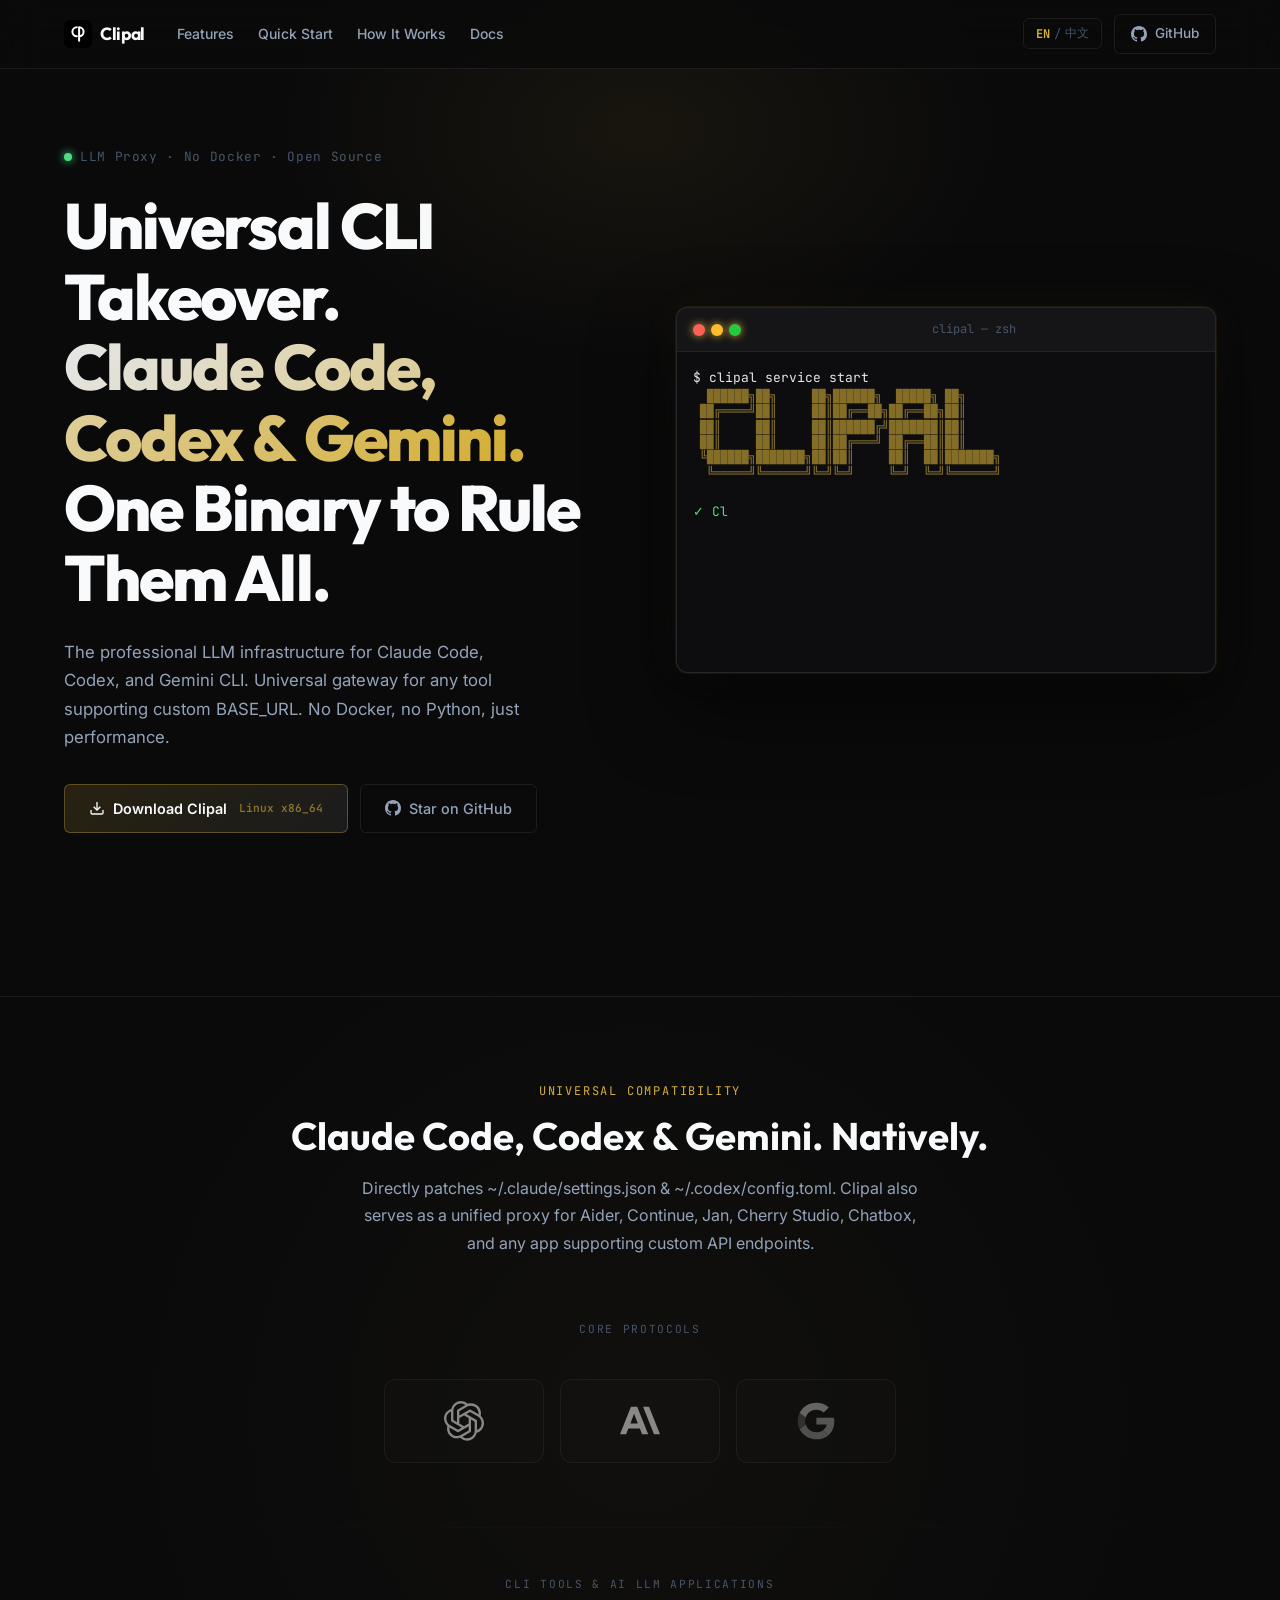
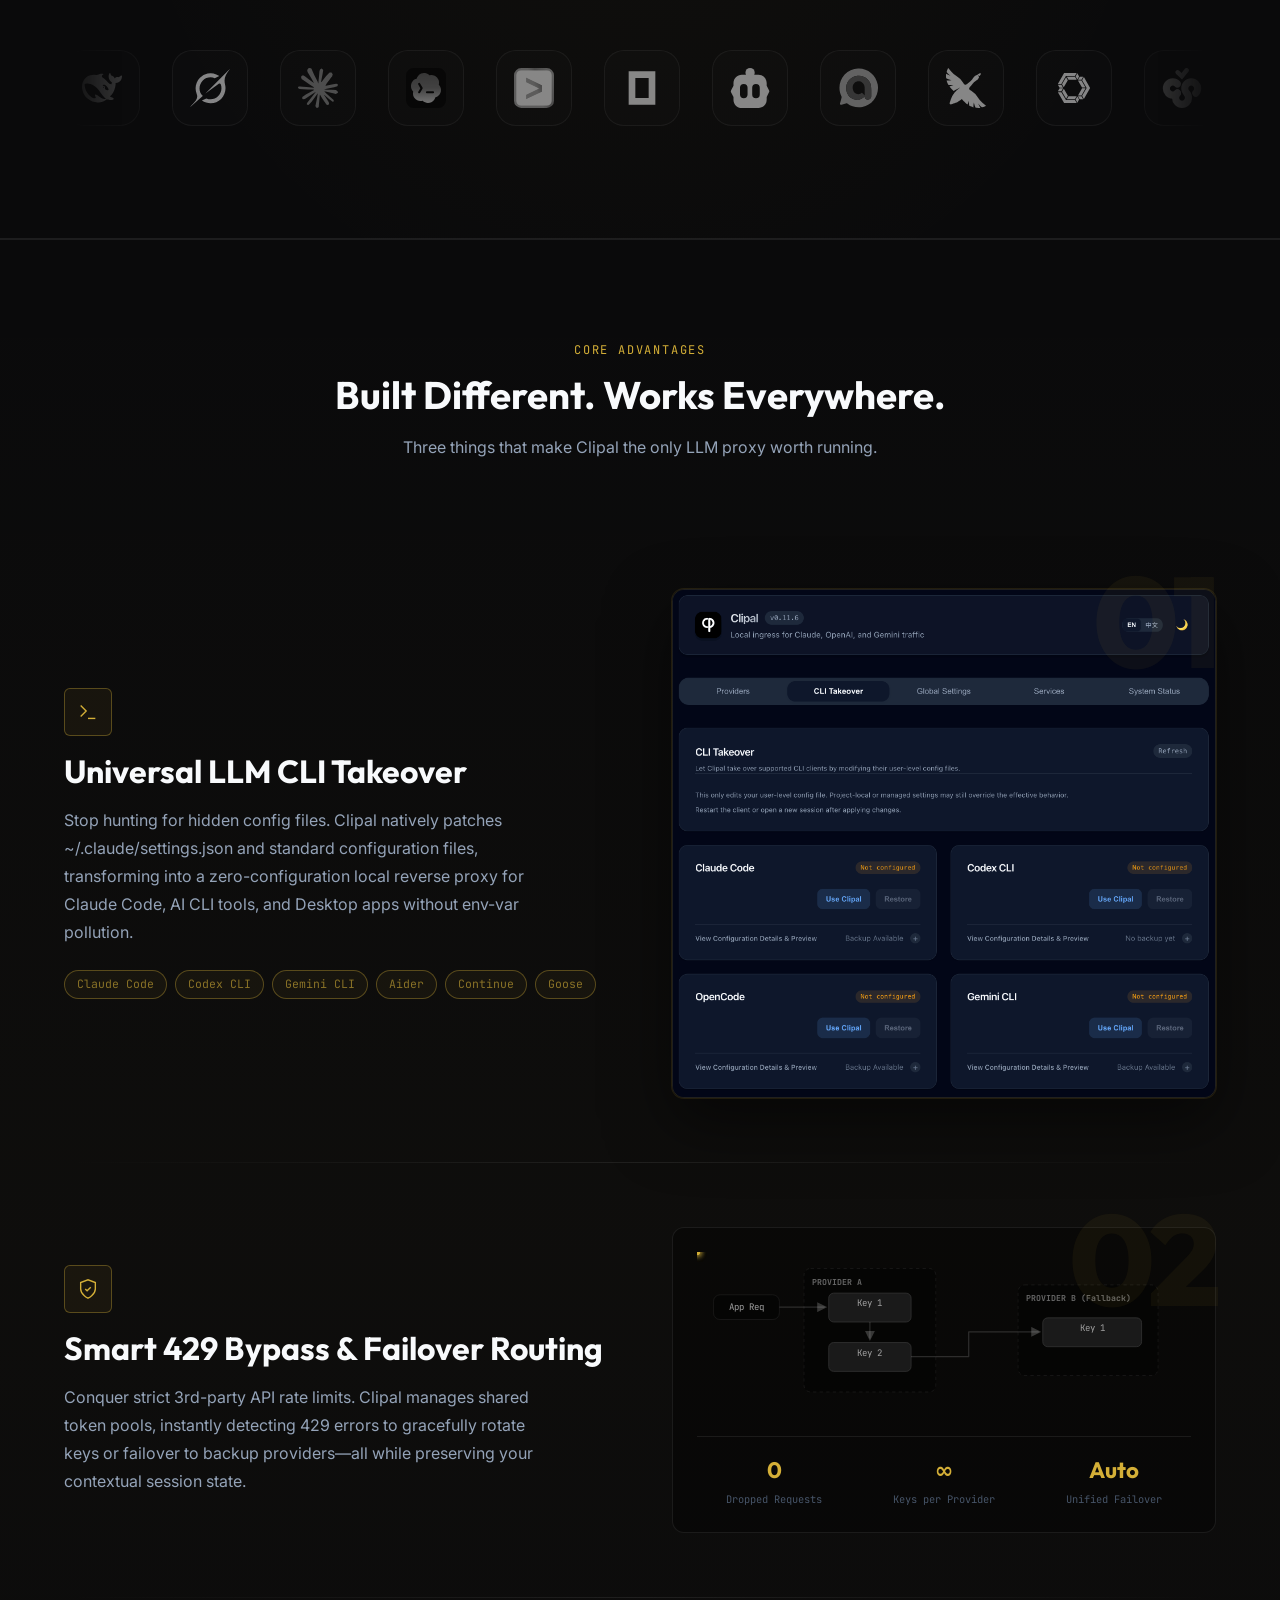
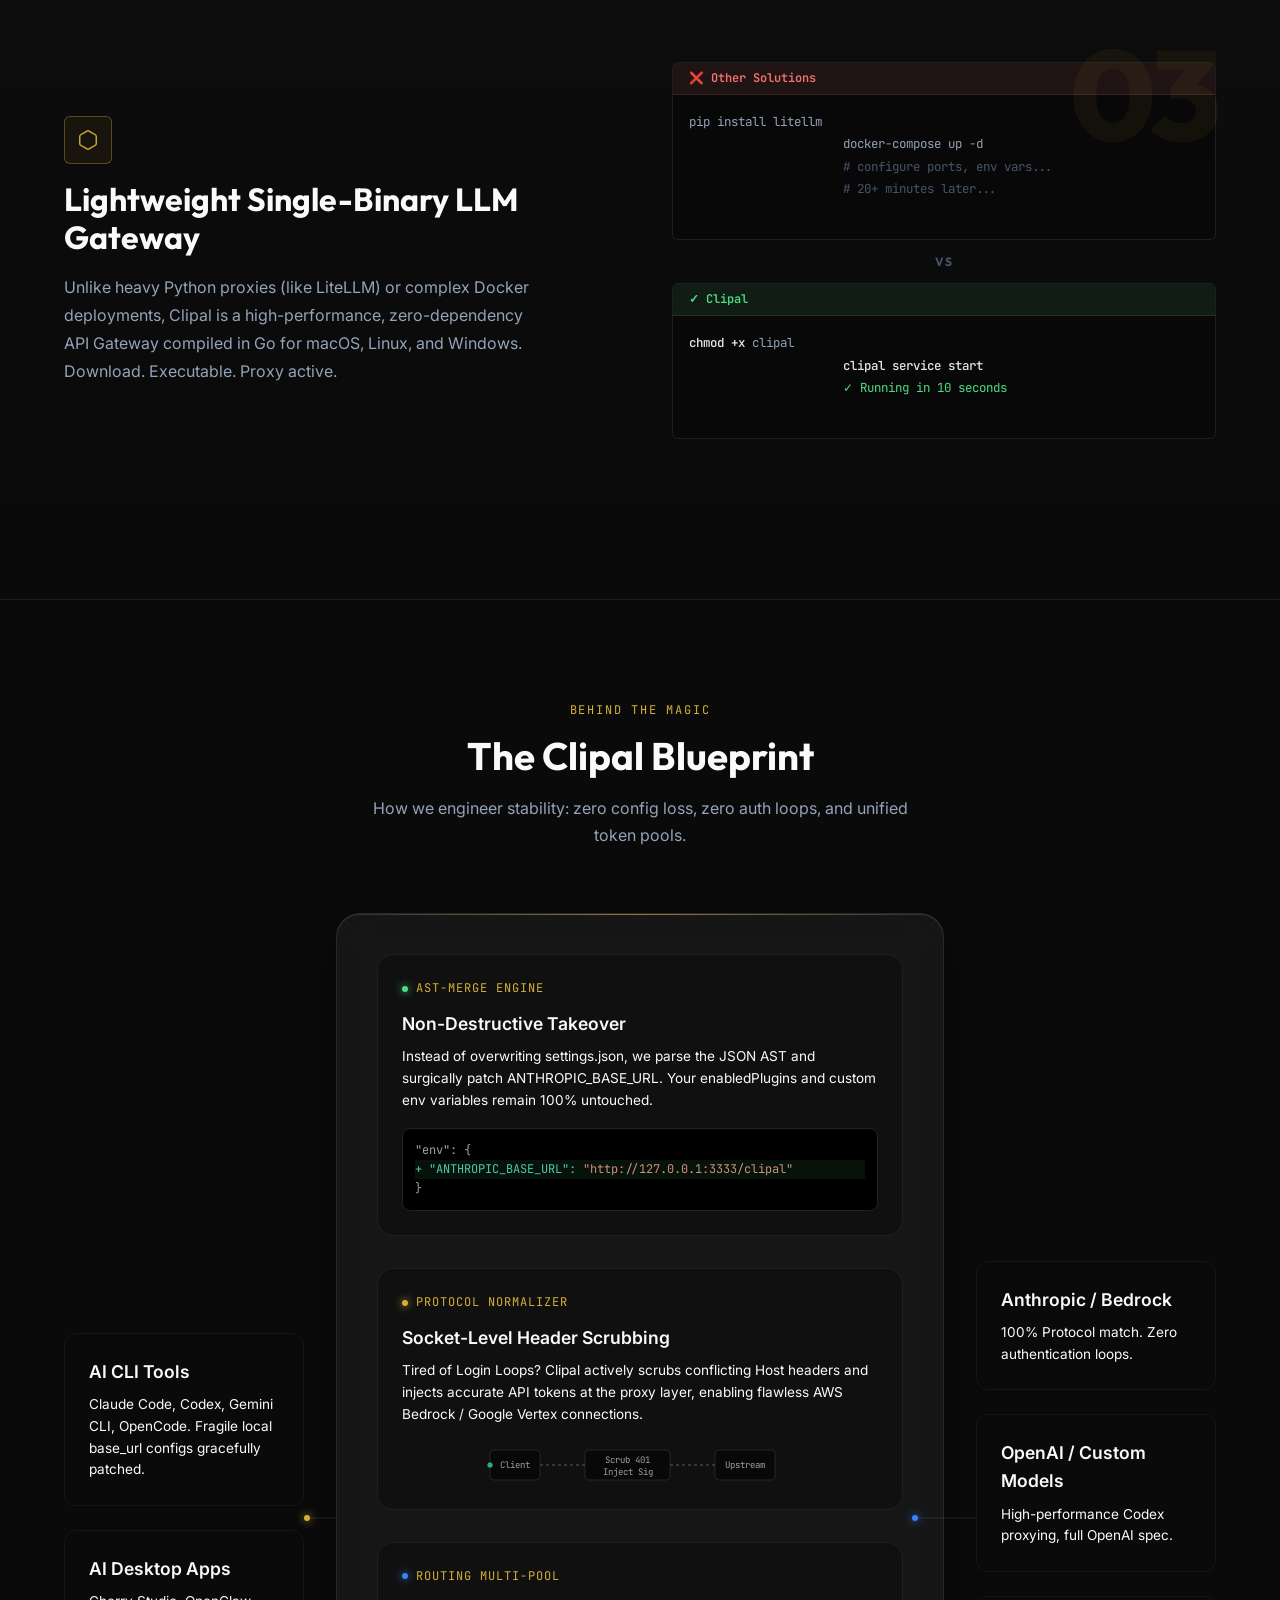
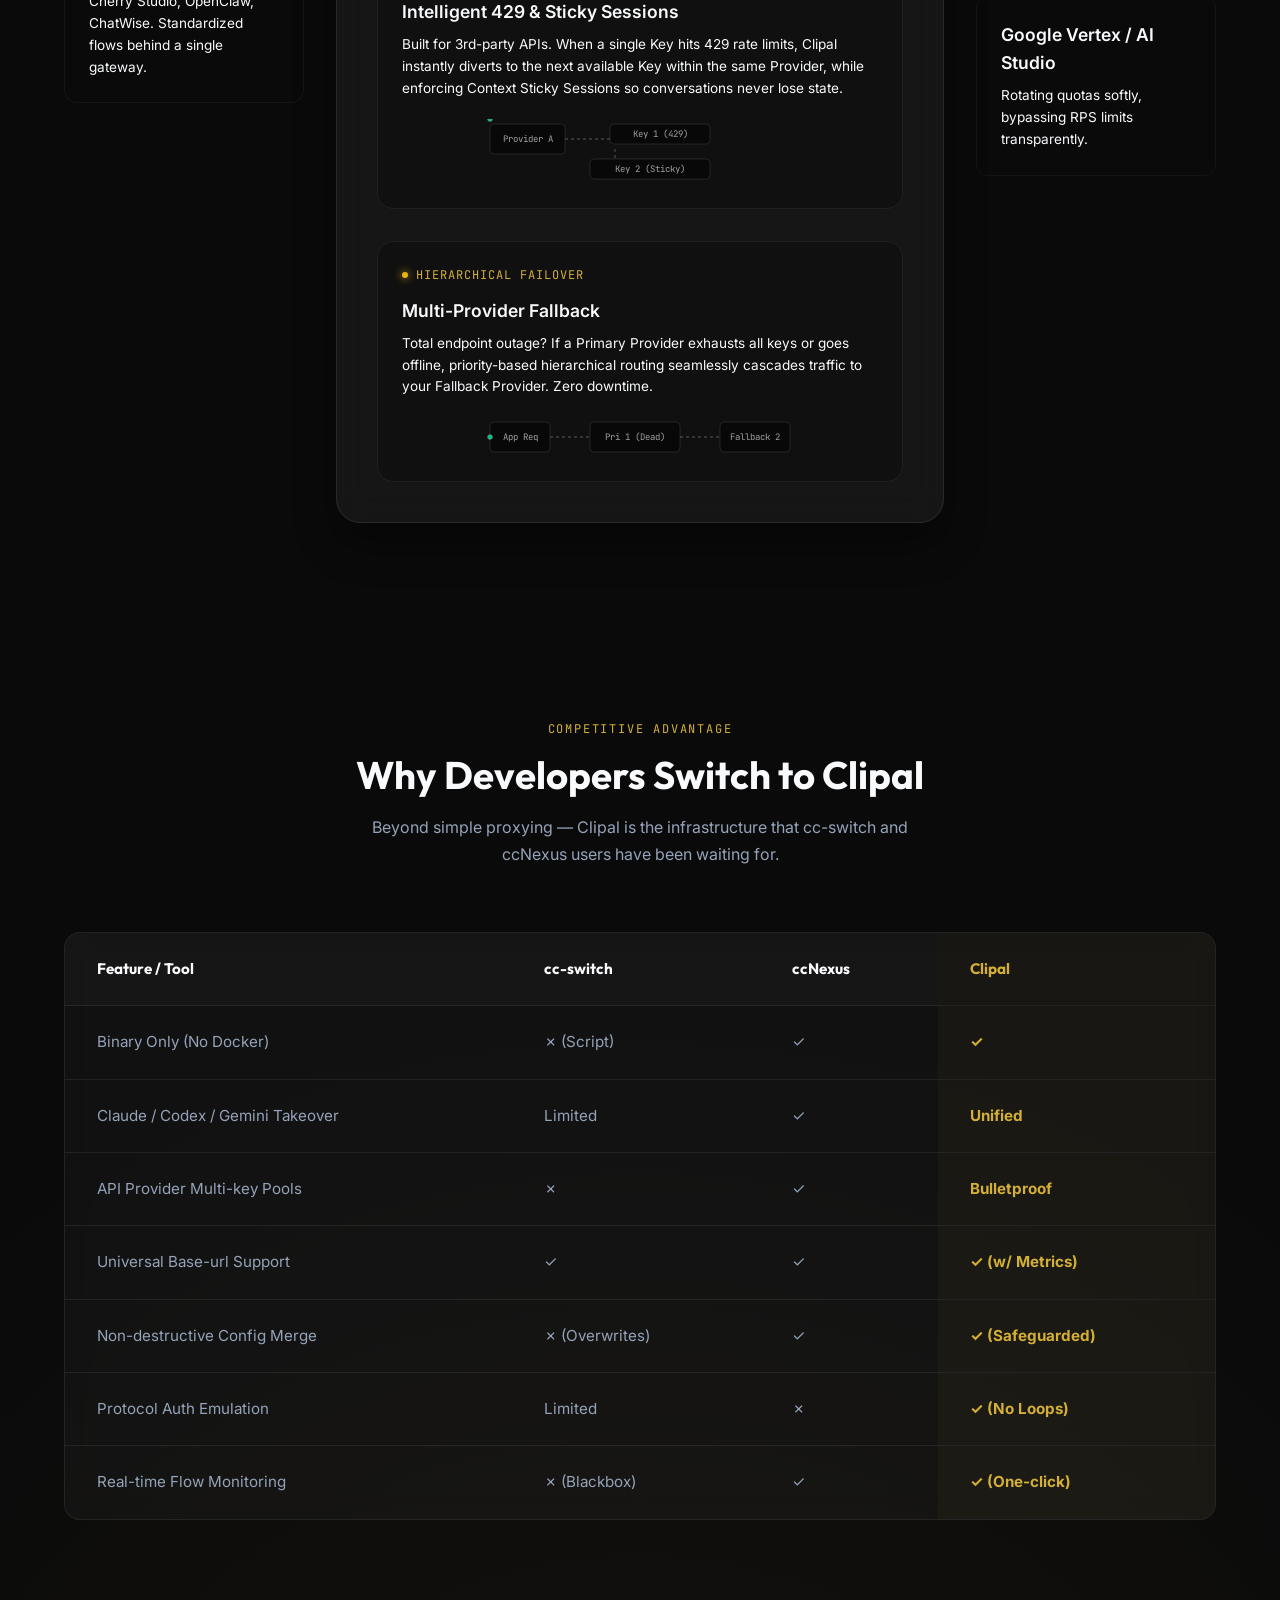
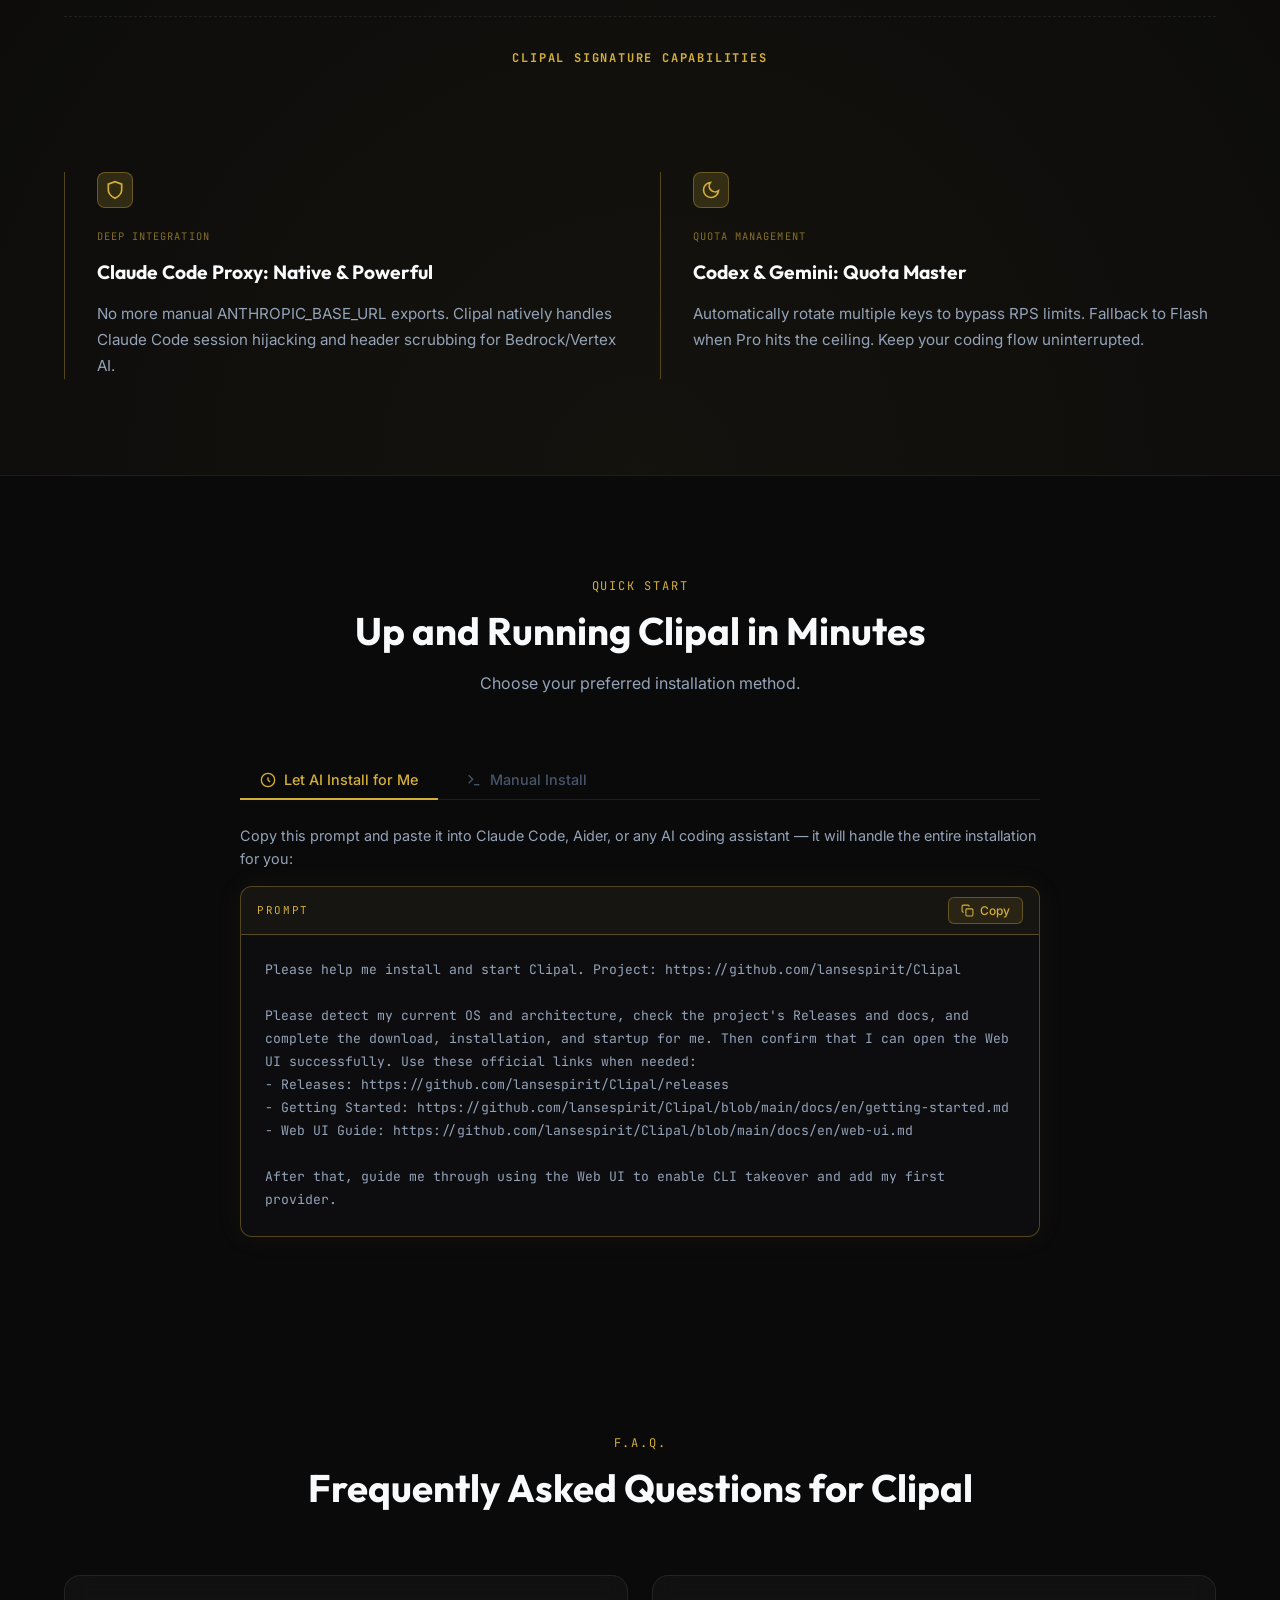
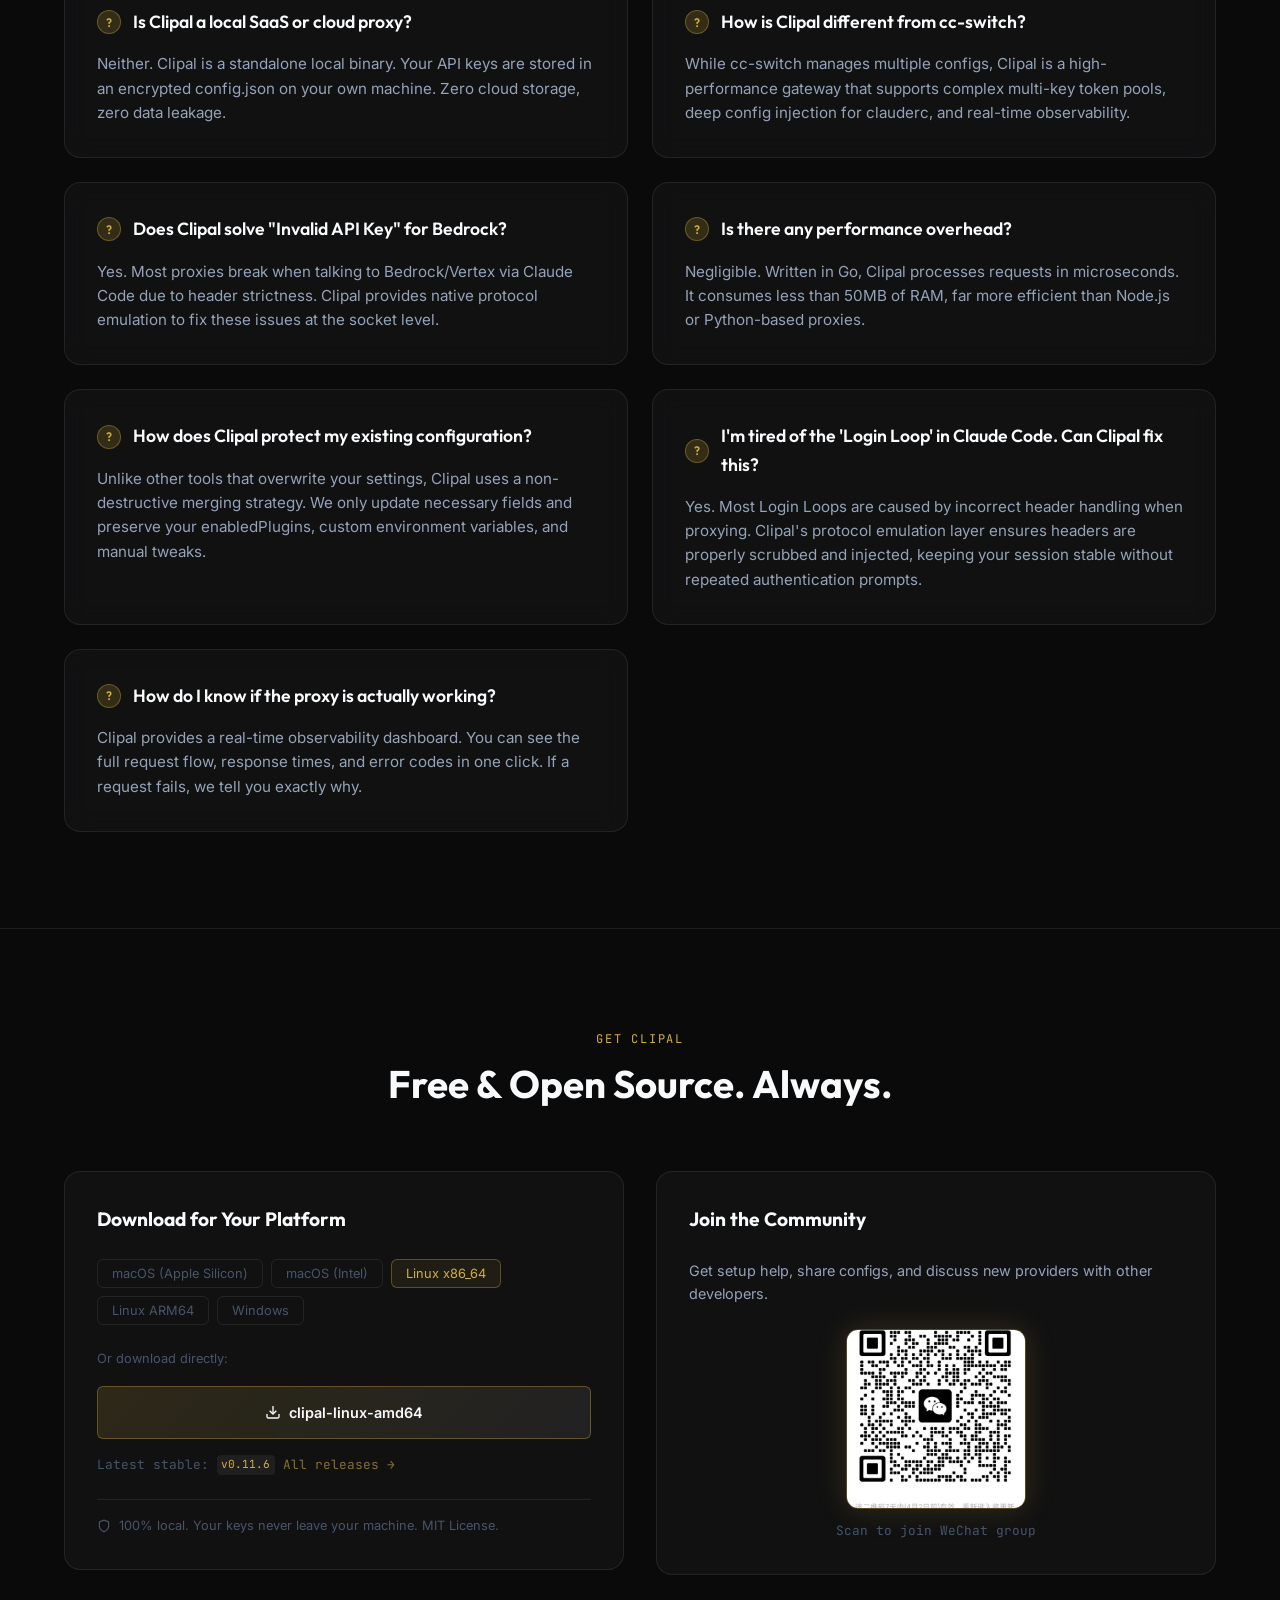
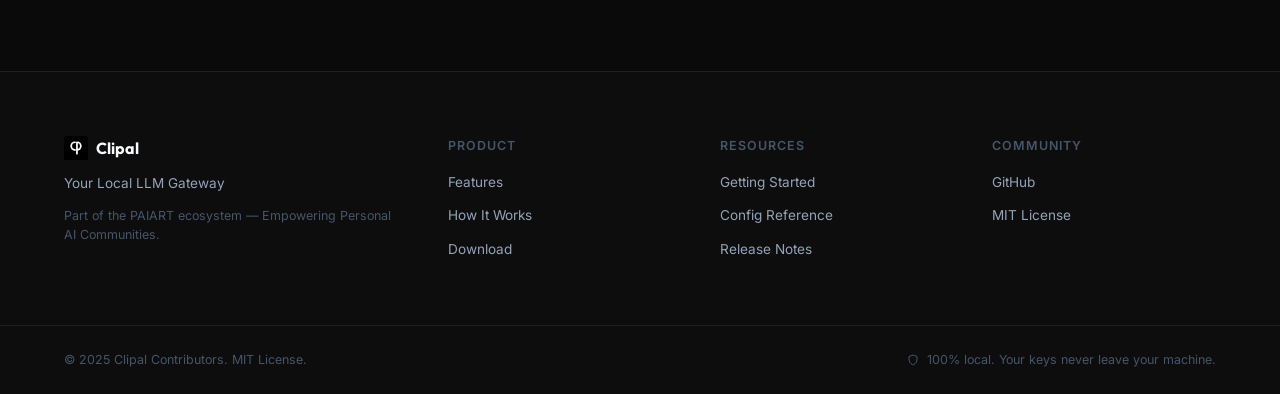
==== landing-page/index.html @ 2db9d29e "feat: add landing page with documentation, assets, and project configuration" ====
<!DOCTYPE html>
<html lang="en">

<head>
  <meta charset="UTF-8">
  <meta name="viewport" content="width=device-width, initial-scale=1.0">
  <title>Clipal — The Ultimate CLI Takeover for Claude Code, Codex & Gemini</title>
  <meta name="description"
    content="One binary CLI Takeover for Claude Code, Codex, and Gemini. Manage multi-key token pools, bypass Bedrock/Vertex protocol issues, and monitor real-time logs. No Docker, no Python.">
  <meta name="keywords"
    content="claude code proxy, codex cli token pool, gemini cli config, anthropic bedrock proxy, vertex ai claude code, clipal, cli takeover">
  <link rel="canonical" href="https://clipal.paiart.com">
  <link rel="alternate" hreflang="en" href="https://clipal.paiart.com">
  <link rel="alternate" hreflang="zh-Hans" href="https://clipal.paiart.com">
  <link rel="alternate" hreflang="x-default" href="https://clipal.paiart.com">

  <!-- Favicon -->
  <link rel="icon" href="assets/icons/favicon.ico" sizes="any">
  <link rel="icon" type="image/svg+xml" href="assets/icons/clipal-icon.svg">

  <!-- Fonts -->
  <link rel="preconnect" href="https://fonts.googleapis.com">
  <link rel="preconnect" href="https://fonts.gstatic.com" crossorigin>
  <link
    href="https://fonts.googleapis.com/css2?family=Outfit:wght@400;600;700;800&family=Inter:wght@400;500;600;700&family=JetBrains+Mono:wght@400;500&display=swap"
    rel="stylesheet">

  <!-- Styles -->
  <link rel="stylesheet" href="css/style.css">

  <!-- OpenGraph -->
  <meta property="og:title" content="Clipal — Universal CLI Takeover">
  <meta property="og:description" content="One binary. Claude Code, Codex & Gemini. Zero configuration hell.">
  <meta property="og:image" content="https://clipal.paiart.com/assets/screenshots/clipal-og-image.jpeg">
  <meta property="og:url" content="https://clipal.paiart.com">
  <meta property="og:type" content="website">
  <meta property="og:site_name" content="Clipal — PAIART">
  <meta name="twitter:card" content="summary_large_image">
  <meta name="twitter:title" content="Clipal — Local LLM Gateway">
  <meta name="twitter:description" content="One binary. All your AI tools. Zero configuration hell.">
  <meta name="twitter:image" content="https://clipal.paiart.com/assets/screenshots/clipal-og-image.jpeg">

  <!-- Structured Data -->
  <script type="application/ld+json">
  {
    "@context": "https://schema.org",
    "@type": "SoftwareApplication",
    "name": "Clipal",
    "description": "Local LLM API gateway and manager with bulletproof failover and one-click CLI takeover.",
    "applicationCategory": "DeveloperApplication",
    "operatingSystem": "macOS, Linux, Windows",
    "offers": { "@type": "Offer", "price": "0", "priceCurrency": "USD" },
    "license": "https://opensource.org/licenses/MIT",
    "url": "https://clipal.paiart.com",
    "downloadUrl": "https://github.com/lansespirit/Clipal/releases"
  }
  </script>

  <!-- FAQ Structured Data (for SERP Rich Snippets) -->
  <script type="application/ld+json">
  {
    "@context": "https://schema.org",
    "@type": "FAQPage",
    "mainEntity": [
      {
        "@type": "Question",
        "name": "How does Clipal takeover Claude Code / Codex CLI?",
        "acceptedAnswer": {
          "@type": "Answer",
          "text": "Clipal intelligently patches configuration files like ~/.claude/settings.json and project-level .clauderc to route all traffic through its local gateway, ensuring multi-key rotation and failover."
        }
      },
      {
        "@type": "Question",
        "name": "Can Clipal use AWS Bedrock or Google Vertex AI with Claude Code?",
        "acceptedAnswer": {
          "@type": "Answer",
          "text": "Yes. Clipal provides perfect Anthropic protocol emulation and header scrubbing, allowing Claude Code to communicate with Bedrock or Vertex AI seamlessly."
        }
      },
      {
        "@type": "Question",
        "name": "Is Clipal local and secure?",
        "acceptedAnswer": {
          "@type": "Answer",
          "text": "Absolutely. Clipal is a local binary. Your API keys are stored only on your machine in the encrypted config.json and never leave your hardware."
        }
      }
    ]
  }
  </script>
</head>

<body class="is-loading">

  <!-- ===================== NAVIGATION ===================== -->
  <header id="site-header">
    <nav class="nav-container" role="navigation" aria-label="Main navigation">
      <a href="#" class="nav-logo" aria-label="Clipal Home">
        <img src="assets/icons/clipal-icon.svg" alt="" width="28" height="28" class="nav-logo-icon" aria-hidden="true">
        <span class="nav-logo-text">Clipal</span>
      </a>

      <div class="nav-links">
        <a href="#features" class="nav-link" data-i18n="nav.features">Features</a>
        <a href="#install" class="nav-link" data-i18n="nav.install">Quick Start</a>
        <a href="#how-it-works" class="nav-link" data-i18n="nav.howitworks">How It Works</a>
        <a href="#" target="_blank" rel="noopener noreferrer" class="nav-link" data-i18n="nav.docs"
          data-doclink="docs">Docs</a>
      </div>

      <div class="nav-actions">
        <button class="lang-toggle" id="lang-toggle" aria-label="Switch to Chinese" aria-pressed="false">
          <span class="lang-label lang-en">EN</span>
          <span class="lang-sep">/</span>
          <span class="lang-label lang-zh">中文</span>
        </button>
        <a href="https://github.com/lansespirit/Clipal" target="_blank" rel="noopener noreferrer" class="btn-ghost"
          id="nav-github">
          <svg width="16" height="16" viewBox="0 0 24 24" fill="currentColor" aria-hidden="true">
            <path
              d="M12 0C5.37 0 0 5.37 0 12c0 5.31 3.435 9.795 8.205 11.385.6.105.825-.255.825-.57 0-.285-.015-1.23-.015-2.235-3.015.555-3.795-.735-4.035-1.41-.135-.345-.72-1.41-1.23-1.695-.42-.225-1.02-.78-.015-.795.945-.015 1.62.87 1.845 1.23 1.08 1.815 2.805 1.305 3.495.99.105-.78.42-1.305.765-1.605-2.67-.3-5.46-1.335-5.46-5.925 0-1.305.465-2.385 1.23-3.225-.12-.3-.54-1.53.12-3.18 0 0 1.005-.315 3.3 1.23.96-.27 1.98-.405 3-.405s2.04.135 3 .405c2.295-1.56 3.3-1.23 3.3-1.23.66 1.65.24 2.88.12 3.18.765.84 1.23 1.905 1.23 3.225 0 4.605-2.805 5.625-5.475 5.925.435.375.81 1.095.81 2.22 0 1.605-.015 2.895-.015 3.3 0 .315.225.69.825.57A12.02 12.02 0 0 0 24 12c0-6.63-5.37-12-12-12z" />
          </svg>
          <span data-i18n="nav.github">GitHub</span>
        </a>
      </div>
    </nav>
  </header>

  <main>
    <!-- ===================== HERO ===================== -->
    <section id="hero" aria-labelledby="hero-heading">
      <div class="hero-glow" aria-hidden="true"></div>
      <div class="container hero-container">

        <div class="hero-copy">
          <div class="eyebrow">
            <span class="eyebrow-pulse" aria-hidden="true"></span>
            <span data-i18n="hero.eyebrow">LLM Proxy · No Docker · Open Source</span>
          </div>

          <h1 id="hero-heading" class="hero-h1">
            <span data-i18n="hero.line1">Universal CLI Takeover.</span><br>
            <span class="text-gradient" data-i18n="hero.line2">Claude Code, Codex & Gemini.</span><br>
            <span data-i18n="hero.line3">One Binary to Rule Them All.</span>
          </h1>

          <p class="hero-sub" data-i18n="hero.sub">
            The professional LLM infrastructure for <strong>Claude Code</strong>, <strong>Codex</strong>, and
            <strong>Gemini CLI</strong>. Universal gateway for any tool supporting custom <code>BASE_URL</code>. No
            Docker, no Python, just performance.
          </p>

          <div class="cta-group">
            <a href="https://github.com/lansespirit/Clipal/releases" target="_blank" rel="noopener noreferrer"
              id="cta-primary" class="btn-primary">
              <svg width="16" height="16" viewBox="0 0 24 24" fill="none" stroke="currentColor" stroke-width="2"
                aria-hidden="true">
                <path d="M21 15v4a2 2 0 0 1-2 2H5a2 2 0 0 1-2-2v-4" />
                <polyline points="7 10 12 15 17 10" />
                <line x1="12" y1="15" x2="12" y2="3" />
              </svg>
              <span id="cta-primary-text" data-i18n="hero.cta.download">Download Clipal</span>
              <span id="cta-platform-badge" class="platform-badge"></span>
            </a>
            <a href="https://github.com/lansespirit/Clipal" target="_blank" rel="noopener noreferrer"
              class="btn-secondary" id="cta-github">
              <svg width="16" height="16" viewBox="0 0 24 24" fill="currentColor" aria-hidden="true">
                <path
                  d="M12 0C5.37 0 0 5.37 0 12c0 5.31 3.435 9.795 8.205 11.385.6.105.825-.255.825-.57 0-.285-.015-1.23-.015-2.235-3.015.555-3.795-.735-4.035-1.41-.135-.345-.72-1.41-1.23-1.695-.42-.225-1.02-.78-.015-.795.945-.015 1.62.87 1.845 1.23 1.08 1.815 2.805 1.305 3.495.99.105-.78.42-1.305.765-1.605-2.67-.3-5.46-1.335-5.46-5.925 0-1.305.465-2.385 1.23-3.225-.12-.3-.54-1.53.12-3.18 0 0 1.005-.315 3.3 1.23.96-.27 1.98-.405 3-.405s2.04.135 3 .405c2.295-1.56 3.3-1.23 3.3-1.23.66 1.65.24 2.88.12 3.18.765.84 1.23 1.905 1.23 3.225 0 4.605-2.805 5.625-5.475 5.925.435.375.81 1.095.81 2.22 0 1.605-.015 2.895-.015 3.3 0 .315.225.69.825.57A12.02 12.02 0 0 0 24 12c0-6.63-5.37-12-12-12z" />
              </svg>
              <span data-i18n="hero.cta.github">Star on GitHub</span>
            </a>
          </div>
        </div>

        <div class="hero-visual">
          <div class="terminal" id="hero-terminal">
            <div class="terminal-titlebar" aria-hidden="true">
              <div class="terminal-dots">
                <span class="dot dot-red"></span>
                <span class="dot dot-yellow"></span>
                <span class="dot dot-green"></span>
              </div>
              <span class="terminal-title">clipal — zsh</span>
            </div>
            <div class="terminal-body" id="terminal-output" role="log" aria-label="Terminal demo output"
              aria-live="polite"></div>
          </div>
        </div>

      </div>
    </section>

    <!-- ===================== ECOSYSTEM ===================== -->
    <section id="ecosystem" aria-labelledby="ecosystem-heading">
      <div class="container">
        <div class="section-header reveal">
          <div class="section-eyebrow" data-i18n="ecosystem.eyebrow">Universal Compatibility</div>
          <h2 id="ecosystem-heading" class="section-title" data-i18n="ecosystem.title">Claude Code, Codex & Gemini.
            Natively.</h2>
          <p class="section-sub" data-i18n="ecosystem.sub">Directly patches <code>~/.claude/settings.json</code> &
            <code>~/.codex/config.toml</code>. Clipal also serves as a unified proxy for Aider, Continue, Jan, Cherry
            Studio, Chatbox, and any
            app supporting custom API endpoints.
          </p>
        </div>
        <div class="ecosystem-track-container reveal">

          <!-- Track 1: CORE PROTOCOLS (Static & Centered) -->
          <div class="ecosystem-block">
            <p class="ecosystem-label" data-i18n="ecosystem.protocols">Supported Protocols</p>
            <div class="logo-row-static">
              <div class="logo-item brand-light" title="OpenAI"><img src="assets/logos/openai.svg" alt="OpenAI"></div>
              <div class="logo-item brand-light" title="Anthropic"><img src="assets/logos/anthropic.svg"
                  alt="Anthropic"></div>
              <div class="logo-item brand-light" title="Google Gemini"><img src="assets/logos/google.svg"
                  alt="Google Gemini"></div>
            </div>
          </div>

          <div class="ecosystem-divider" aria-hidden="true"></div>

          <!-- Track 2: EXTENDED ECOSYSTEM (Unified High-Density Marquee) -->
          <div class="ecosystem-block">
            <p class="ecosystem-label" data-i18n="ecosystem.cli">CLI Tools & AI LLM Applications</p>
            <div class="marquee-row row-cli">
              <div class="marquee-content">
                <!-- Original Set (Mini Icons) -->
                <div class="logo-item logo-eco brand-light" title="DeepSeek"><img src="assets/logos/deepseek.svg"
                    alt="DeepSeek"></div>
                <div class="logo-item logo-eco brand-light" title="Groq"><img src="assets/logos/groq.svg" alt="Groq">
                </div>
                <div class="logo-item logo-eco" title="Claude Code"><img src="assets/logos/claude-code.svg"
                    alt="Claude Code"></div>
                <div class="logo-item logo-eco brand-light" title="Codex CLI"><img src="assets/logos/codex-cli.svg"
                    alt="Codex CLI"></div>
                <div class="logo-item logo-eco brand-light" title="Gemini CLI"><img src="assets/logos/gemini-cli.svg"
                    alt="Gemini CLI"></div>
                <div class="logo-item logo-eco brand-light" title="OpenCode"><img src="assets/logos/opencode.svg"
                    alt="OpenCode"></div>
                <div class="logo-item logo-eco brand-light" title="Cline"><img src="assets/logos/cline.svg" alt="Cline">
                </div>
                <div class="logo-item logo-eco" title="Aider"><img src="assets/logos/aider.svg" alt="Aider"></div>
                <div class="logo-item logo-eco" title="Goose"><img src="assets/logos/goose.svg" alt="Goose"></div>
                <div class="logo-item logo-eco" title="Continue"><img src="assets/logos/continue.svg" alt="Continue">
                </div>
                <div class="logo-item logo-eco" title="Cherry Studio"><img src="assets/logos/cherry-studio.svg"
                    alt="Cherry Studio"></div>
                <div class="logo-item logo-eco" title="OpenClaw"><img src="assets/logos/openclaw.svg" alt="OpenClaw">
                </div>
                <div class="logo-item logo-eco" title="LobeChat"><img src="assets/logos/lobehub.svg" alt="LobeChat">
                </div>
                <div class="logo-item logo-eco" title="Ollama"><img src="assets/logos/ollama.svg" alt="Ollama"></div>
                <div class="logo-item logo-eco" title="Chatbox"><img src="assets/logos/chatbox.png" alt="Chatbox"></div>
                <div class="logo-item logo-eco brand-light" title="Jan"><img src="assets/logos/jan.svg" alt="Jan"></div>
                <div class="logo-item logo-eco brand-light" title="AnythingLLM"><img src="assets/logos/anythingllm.svg"
                    alt="AnythingLLM"></div>

                <!-- Duplicate Set (Mini Icons) -->
                <div class="logo-item logo-eco brand-light" aria-hidden="true"><img src="assets/logos/deepseek.svg"
                    alt=""></div>
                <div class="logo-item logo-eco brand-light" aria-hidden="true"><img src="assets/logos/groq.svg" alt="">
                </div>
                <div class="logo-item logo-eco" aria-hidden="true"><img src="assets/logos/claude-code.svg" alt=""></div>
                <div class="logo-item logo-eco brand-light" aria-hidden="true"><img src="assets/logos/codex-cli.svg"
                    alt=""></div>
                <div class="logo-item logo-eco brand-light" aria-hidden="true"><img src="assets/logos/gemini-cli.svg"
                    alt=""></div>
                <div class="logo-item logo-eco brand-light" aria-hidden="true"><img src="assets/logos/opencode.svg"
                    alt=""></div>
                <div class="logo-item logo-eco brand-light" aria-hidden="true"><img src="assets/logos/cline.svg" alt="">
                </div>
                <div class="logo-item logo-eco" aria-hidden="true"><img src="assets/logos/aider.svg" alt=""></div>
                <div class="logo-item logo-eco" aria-hidden="true"><img src="assets/logos/goose.svg" alt=""></div>
                <div class="logo-item logo-eco" aria-hidden="true"><img src="assets/logos/continue.svg" alt=""></div>
                <div class="logo-item logo-eco" aria-hidden="true"><img src="assets/logos/cherry-studio.svg" alt="">
                </div>
                <div class="logo-item logo-eco" aria-hidden="true"><img src="assets/logos/openclaw.svg" alt=""></div>
                <div class="logo-item logo-eco" aria-hidden="true"><img src="assets/logos/lobehub.svg" alt=""></div>
                <div class="logo-item logo-eco" aria-hidden="true"><img src="assets/logos/ollama.svg" alt=""></div>
                <div class="logo-item logo-eco" aria-hidden="true"><img src="assets/logos/chatbox.png" alt=""></div>
                <div class="logo-item logo-eco brand-light" aria-hidden="true"><img src="assets/logos/jan.svg" alt="">
                </div>
                <div class="logo-item logo-eco brand-light" aria-hidden="true"><img src="assets/logos/anythingllm.svg"
                    alt=""></div>
              </div>
            </div>
          </div>

        </div>
      </div>
    </section>

    <!-- ===================== FEATURES ===================== -->
    <section id="features" aria-labelledby="features-heading">
      <div class="container">
        <div class="section-header reveal">
          <div class="section-eyebrow" data-i18n="features.eyebrow">Core Advantages</div>
          <h2 id="features-heading" class="section-title" data-i18n="features.title">Built Different. Works Everywhere.
          </h2>
          <p class="section-sub" data-i18n="features.sub">Three things that make Clipal the only LLM proxy worth
            running.</p>
        </div>

        <div class="fstrips">

          <!-- 01 One-Click CLI Takeover -->
          <article class="fstrip reveal" id="feature-takeover">
            <span class="fstrip-num" aria-hidden="true">01</span>
            <div class="fstrip-content">
              <div class="fstrip-text">
                <div class="fstrip-icon" aria-hidden="true">
                  <svg width="22" height="22" viewBox="0 0 24 24" fill="none" stroke="currentColor" stroke-width="1.5">
                    <polyline points="4 17 10 11 4 5" />
                    <line x1="12" y1="19" x2="20" y2="19" />
                  </svg>
                </div>
                <h3 class="fstrip-title" data-i18n="features.takeover.title">Universal LLM CLI Takeover</h3>
                <p class="fstrip-desc" data-i18n="features.takeover.desc">Stop hunting for hidden config files. Clipal
                  natively patches <code>~/.claude/settings.json</code> and standard configuration files, transforming
                  into a zero-configuration local reverse proxy for Claude Code, AI CLI tools, and Desktop apps without
                  env-var pollution.
                </p>
                <div class="fstrip-tags" aria-label="Supported tools">
                  <span class="ftag">Claude Code</span>
                  <span class="ftag">Codex CLI</span>
                  <span class="ftag">Gemini CLI</span>
                  <span class="ftag">Aider</span>
                  <span class="ftag">Continue</span>
                  <span class="ftag">Goose</span>
                </div>
              </div>
              <div class="fstrip-visual">
                <div class="fstrip-screenshot-frame">
                  <img src="assets/screenshots/webui-cli-takeover.png"
                    alt="Clipal Web UI interface showing universal one-click CLI takeover for Claude Code, Codex, and Gemini with automated setting.json patching"
                    loading="lazy">
                </div>
              </div>
            </div>
          </article>

          <div class="fstrip-sep" aria-hidden="true"></div>

          <!-- 02 Bulletproof Failover -->
          <article class="fstrip fstrip-rev reveal" id="feature-failover">
            <span class="fstrip-num" aria-hidden="true">02</span>
            <div class="fstrip-content">
              <div class="fstrip-visual">
                <div class="fv-diagram" aria-hidden="true">
                  <!-- Animated SVG Diagram -->
                  <div style="width: 100%; max-width: 600px; margin: 0 auto; padding-bottom: 20px;">
                    <svg viewBox="0 0 600 180" xmlns="http://www.w3.org/2000/svg"
                      style="font-family: var(--font-mono, monospace); width: 100%; height: auto; display: block;">
                      <defs>
                        <style>
                          .svg-bg {
                            fill: rgba(0, 0, 0, 0.4);
                            rx: 8;
                            stroke: rgba(255, 255, 255, 0.08);
                            stroke-width: 1;
                          }

                          .svg-text {
                            fill: #a0a0a0;
                            font-size: 11px;
                            text-anchor: middle;
                            alignment-baseline: middle;
                          }

                          .svg-label {
                            fill: #666;
                            font-size: 10px;
                            font-weight: bold;
                            text-anchor: start;
                          }

                          .svg-key {
                            fill: #1a1a1a;
                            rx: 6;
                            stroke: #333;
                            stroke-width: 1;
                            transition: all 0.2s;
                          }

                          .svg-err-text {
                            fill: #ef4444;
                            font-size: 9px;
                            opacity: 0;
                            font-weight: bold;
                            text-anchor: middle;
                          }

                          .svg-ok-text {
                            fill: #10b981;
                            font-size: 9px;
                            opacity: 0;
                            font-weight: bold;
                            text-anchor: middle;
                          }

                          .svg-arrow {
                            stroke: rgba(255, 255, 255, 0.15);
                            stroke-width: 1.5;
                            fill: none;
                            stroke-linejoin: round;
                          }

                          .dot {
                            fill: var(--gold, #d4af37);
                            filter: drop-shadow(0 0 4px #d4af37);
                          }

                          @keyframes mDot1 {

                            0%,
                            100% {
                              opacity: 0;
                            }

                            5% {
                              transform: translate(100px, 67px);
                              opacity: 1;
                            }

                            15% {
                              transform: translate(160px, 67px);
                              opacity: 1;
                            }

                            16% {
                              opacity: 0;
                            }
                          }

                          @keyframes mDot2 {

                            0%,
                            100% {
                              opacity: 0;
                            }

                            25% {
                              transform: translate(210px, 85px);
                              opacity: 0;
                            }

                            26% {
                              transform: translate(210px, 85px);
                              opacity: 1;
                            }

                            35% {
                              transform: translate(210px, 110px);
                              opacity: 1;
                            }

                            36% {
                              opacity: 0;
                            }
                          }

                          @keyframes mDot3 {

                            0%,
                            100% {
                              opacity: 0;
                            }

                            45% {
                              transform: translate(260px, 127px);
                              opacity: 0;
                            }

                            46% {
                              transform: translate(260px, 127px);
                              opacity: 1;
                            }

                            52% {
                              transform: translate(330px, 127px);
                            }

                            56% {
                              transform: translate(330px, 97px);
                            }

                            65% {
                              transform: translate(415px, 97px);
                              opacity: 1;
                            }

                            66% {
                              opacity: 0;
                            }
                          }

                          @keyframes flashRed1 {

                            16%,
                            26% {
                              stroke: #ef4444;
                              fill: rgba(239, 68, 68, 0.1);
                            }
                          }

                          @keyframes showErr1 {

                            16%,
                            26% {
                              opacity: 1;
                            }
                          }

                          @keyframes flashRed2 {

                            36%,
                            46% {
                              stroke: #ef4444;
                              fill: rgba(239, 68, 68, 0.1);
                            }
                          }

                          @keyframes showErr2 {

                            36%,
                            46% {
                              opacity: 1;
                            }
                          }

                          @keyframes flashGreen {

                            66%,
                            86% {
                              stroke: #10b981;
                              fill: rgba(16, 185, 129, 0.1);
                            }
                          }

                          @keyframes showOk {

                            66%,
                            86% {
                              opacity: 1;
                            }
                          }

                          .anim-dot1 {
                            animation: mDot1 6s infinite linear;
                          }

                          .anim-dot2 {
                            animation: mDot2 6s infinite linear;
                          }

                          .anim-dot3 {
                            animation: mDot3 6s infinite linear;
                          }

                          .anim-key1 {
                            animation: flashRed1 6s infinite linear;
                          }

                          .anim-err1 {
                            animation: showErr1 6s infinite linear;
                          }

                          .anim-key2 {
                            animation: flashRed2 6s infinite linear;
                          }

                          .anim-err2 {
                            animation: showErr2 6s infinite linear;
                          }

                          .anim-key3 {
                            animation: flashGreen 6s infinite linear;
                          }

                          .anim-ok {
                            animation: showOk 6s infinite linear;
                          }
                        </style>
                        <marker id="arrowhead" markerWidth="8" markerHeight="8" refX="6" refY="4" orient="auto">
                          <polygon points="0 0, 8 4, 0 8" fill="rgba(255,255,255,0.2)" />
                        </marker>
                      </defs>

                      <!-- App Req -->
                      <rect class="svg-bg" x="20" y="52" width="80" height="30" />
                      <text class="svg-text" x="60" y="68">App Req</text>

                      <!-- Provider A Boundary -->
                      <rect class="svg-bg" x="130" y="20" width="160" height="150" stroke-dasharray="4"
                        fill="rgba(255,255,255,0.01)" />
                      <text class="svg-label" x="140" y="40">PROVIDER A</text>

                      <!-- Keys in Prov A -->
                      <rect class="svg-key anim-key1" x="160" y="50" width="100" height="35" />
                      <text class="svg-text" x="210" y="63">Key 1</text>
                      <text class="svg-err-text anim-err1" x="210" y="78">429 Limit</text>

                      <rect class="svg-key anim-key2" x="160" y="110" width="100" height="35" />
                      <text class="svg-text" x="210" y="123">Key 2</text>
                      <text class="svg-err-text anim-err2" x="210" y="138">429 Limit</text>

                      <!-- Provider B Boundary -->
                      <rect class="svg-bg" x="390" y="40" width="170" height="110" stroke-dasharray="4"
                        fill="rgba(255,255,255,0.01)" />
                      <text class="svg-label" x="400" y="60">PROVIDER B (Fallback)</text>

                      <!-- Keys in Prov B -->
                      <rect class="svg-key anim-key3" x="420" y="80" width="120" height="35" />
                      <text class="svg-text" x="480" y="93">Key 1</text>
                      <text class="svg-ok-text anim-ok" x="480" y="108">OK (Sticky)</text>

                      <!-- Connections -->
                      <path class="svg-arrow" d="M 100 67 L 155 67" marker-end="url(#arrowhead)" />
                      <path class="svg-arrow" d="M 210 85 L 210 105" marker-end="url(#arrowhead)" />
                      <path class="svg-arrow" d="M 260 127 L 330 127 L 330 97 L 415 97" marker-end="url(#arrowhead)" />

                      <!-- The Traveling Packets -->
                      <circle class="dot anim-dot1" cx="0" cy="0" r="3.5" />
                      <circle class="dot anim-dot2" cx="0" cy="0" r="3.5" />
                      <circle class="dot anim-dot3" cx="0" cy="0" r="3.5" />
                    </svg>
                  </div>
                  <div class="fv-stats">
                    <div class="fv-stat"><b>0</b><span data-i18n="features.failover.stat1">Dropped Requests</span></div>
                    <div class="fv-stat"><b>∞</b><span data-i18n="features.failover.stat2">Keys per Provider</span>
                    </div>
                    <div class="fv-stat"><b>Auto</b><span data-i18n="features.failover.stat3">Failover</span></div>
                  </div>
                </div>
              </div>
              <div class="fstrip-text">
                <div class="fstrip-icon" aria-hidden="true">
                  <svg width="22" height="22" viewBox="0 0 24 24" fill="none" stroke="currentColor" stroke-width="1.5">
                    <path d="M12 22s8-4 8-10V5l-8-3-8 3v7c0 6 8 10 8 10z" />
                    <polyline points="9 12 11 14 15 10" />
                  </svg>
                </div>
                <h3 class="fstrip-title" data-i18n="features.failover.title">Smart 429 Bypass & Failover Routing</h3>
                <p class="fstrip-desc" data-i18n="features.failover.desc">Conquer strict 3rd-party API rate limits.
                  Clipal manages shared token pools, instantly detecting 429 errors to gracefully rotate keys or
                  failover to backup providers—all while preserving your contextual session state.</p>
              </div>
            </div>
          </article>

          <div class="fstrip-sep" aria-hidden="true"></div>

          <!-- 03 No Docker, No Python -->
          <article class="fstrip reveal" id="feature-simple">
            <span class="fstrip-num" aria-hidden="true">03</span>
            <div class="fstrip-content">
              <div class="fstrip-text">
                <div class="fstrip-icon" aria-hidden="true">
                  <svg width="22" height="22" viewBox="0 0 24 24" fill="none" stroke="currentColor" stroke-width="1.5">
                    <path
                      d="M21 16V8a2 2 0 0 0-1-1.73l-7-4a2 2 0 0 0-2 0l-7 4A2 2 0 0 0 3 8v8a2 2 0 0 0 1 1.73l7 4a2 2 0 0 0 2 0l7-4A2 2 0 0 0 21 16z" />
                  </svg>
                </div>
                <h3 class="fstrip-title" data-i18n="features.simple.title">Lightweight Single-Binary LLM Gateway</h3>
                <p class="fstrip-desc" data-i18n="features.simple.desc">Unlike heavy Python proxies (like LiteLLM) or
                  complex Docker deployments, Clipal is a high-performance, zero-dependency API Gateway compiled in Go
                  for macOS, Linux, and Windows. Download. Executable. Proxy active.</p>
              </div>
              <div class="fstrip-visual">
                <div class="cmp-viz" aria-hidden="true">
                  <div class="cmp-block cmp-bad">
                    <div class="cmp-label" data-i18n="features.simple.other">❌ Other Solutions</div>
                    <div class="cmp-code">pip install litellm
                      docker-compose up -d
                      <span class="t-cmt"># configure ports, env vars...</span>
                      <span class="t-cmt"># 20+ minutes later...</span>
                    </div>
                  </div>
                  <div class="cmp-vs" data-i18n="features.simple.vs">vs</div>
                  <div class="cmp-block cmp-ok">
                    <div class="cmp-label">✓ Clipal</div>
                    <div class="cmp-code"><span class="t-cmd">chmod +x</span> clipal
                      <span class="t-cmd">clipal service start</span>
                      <span class="t-ok">✓ Running in 10 seconds</span>
                    </div>
                  </div>
                </div>
              </div>
            </div>
          </article>

        </div>
      </div>
    </section>

    <!-- ===================== HOW IT WORKS / BLUEPRINT ===================== -->
    <section id="how-it-works" aria-labelledby="hiw-heading">
      <div class="container">
        <div class="section-header reveal">
          <div class="section-eyebrow" data-i18n="hiw.eyebrow">Behind the Magic</div>
          <h2 id="hiw-heading" class="section-title" data-i18n="hiw.title">The Clipal Blueprint</h2>
          <p class="section-sub" data-i18n="hiw.sub">How we engineer stability: zero config loss, zero auth loops, and
            unified token pools.</p>
        </div>

        <div class="blueprint-container reveal">
          <style>
            .blueprint-container {
              margin-top: 4rem;
              display: grid;
              grid-template-columns: 1fr;
              gap: 2rem;
              position: relative;
            }

            @media(min-width: 900px) {
              .blueprint-container {
                grid-template-columns: 240px 1fr 240px;
                align-items: center;
              }
            }

            .bp-col {
              display: flex;
              flex-direction: column;
              gap: 1.5rem;
              position: relative;
              z-index: 2;
            }

            .bp-core {
              background: rgba(30, 30, 30, 0.6);
              backdrop-filter: blur(16px);
              -webkit-backdrop-filter: blur(16px);
              border: 1px solid rgba(255, 255, 255, 0.08);
              border-radius: 24px;
              padding: 2.5rem;
              box-shadow: 0 20px 40px rgba(0, 0, 0, 0.4), inset 0 1px 0 rgba(255, 255, 255, 0.1);
              display: flex;
              flex-direction: column;
              gap: 2rem;
              position: relative;
              overflow: hidden;
            }

            .bp-core::before {
              content: '';
              position: absolute;
              top: 0;
              left: 0;
              right: 0;
              height: 1px;
              background: linear-gradient(90deg, transparent, var(--gold), transparent);
              opacity: 0.6;
            }

            .bp-item {
              background: var(--bg-card);
              border: 1px solid rgba(255, 255, 255, 0.05);
              border-radius: 12px;
              padding: 1.5rem;
              transition: all 0.3s ease;
            }

            .bp-item:hover {
              border-color: var(--gold);
              transform: translateY(-2px);
              box-shadow: 0 8px 24px rgba(0, 0, 0, 0.3);
            }

            .bp-core-item {
              background: rgba(10, 10, 10, 0.4);
              border: 1px solid rgba(255, 255, 255, 0.06);
              border-radius: 16px;
              padding: 1.5rem;
              position: relative;
              transition: transform 0.3s ease, border-color 0.3s ease;
              overflow: hidden;
            }

            .bp-core-item:hover {
              transform: scale(1.02);
              border-color: rgba(168, 85, 247, 0.4);
            }

            .bp-core-item::after {
              content: '';
              position: absolute;
              top: 0;
              right: 100%;
              bottom: 0;
              width: 60px;
              background: linear-gradient(90deg, transparent, rgba(168, 85, 247, 0.1), transparent);
              animation: bpScanline 3s linear infinite;
            }

            @keyframes bpScanline {
              0% {
                right: 100%;
                opacity: 0;
              }

              10% {
                opacity: 1;
              }

              90% {
                opacity: 1;
              }

              100% {
                right: -60px;
                opacity: 0;
              }
            }

            .bp-label {
              font-family: var(--font-mono);
              font-size: 0.75rem;
              color: var(--gold);
              text-transform: uppercase;
              letter-spacing: 1px;
              margin-bottom: 0.75rem;
              display: flex;
              align-items: center;
              gap: 8px;
            }

            .bp-pulse {
              width: 6px;
              height: 6px;
              border-radius: 50%;
              background: var(--gold);
              box-shadow: 0 0 8px var(--gold);
              animation: bpPulse 2s infinite;
            }

            @keyframes bpPulse {
              0% {
                opacity: 1;
                transform: scale(1);
              }

              50% {
                opacity: 0.5;
                transform: scale(1.3);
              }

              100% {
                opacity: 1;
                transform: scale(1);
              }
            }

            .bp-title {
              font-size: 1.1rem;
              font-weight: 600;
              color: var(--text-base);
              margin-bottom: 0.5rem;
            }

            .bp-desc {
              font-size: 0.85rem;
              color: var(--text-dim);
              line-height: 1.6;
            }

            /* Flow Lines */
            .bp-flow {
              position: absolute;
              top: 50%;
              width: 100%;
              height: 2px;
              transform: translateY(-50%);
              z-index: 1;
              display: none;
            }

            @media(min-width: 900px) {
              .bp-flow {
                display: block;
              }
            }

            .bp-fline {
              position: absolute;
              top: 0;
              height: 100%;
              background: rgba(255, 255, 255, 0.05);
            }

            .bp-fline.left {
              left: 240px;
              right: calc(100% - 240px - 2rem);
              width: auto;
            }

            .bp-fline.right {
              left: auto;
              right: 240px;
              width: 4rem;
            }

            .bp-dot {
              position: absolute;
              top: -2px;
              width: 6px;
              height: 6px;
              background: var(--gold);
              border-radius: 50%;
              box-shadow: 0 0 10px var(--gold);
              animation: bpFlowAnim 2s infinite linear;
            }

            .bp-fline.left .bp-dot {
              animation-delay: 0s;
            }

            .bp-fline.right .bp-dot {
              animation-delay: 0.5s;
              background: #3b82f6;
              box-shadow: 0 0 10px #3b82f6;
            }

            @keyframes bpFlowAnim {
              0% {
                left: 0;
                opacity: 0;
              }

              10% {
                opacity: 1;
              }

              90% {
                opacity: 1;
              }

              100% {
                left: 100%;
                opacity: 0;
              }
            }

            /* Mini Terminals */
            .bp-term {
              background: #000;
              border-radius: 8px;
              padding: 12px;
              font-family: var(--font-mono);
              font-size: 0.75rem;
              margin-top: 1rem;
              color: #a0a0a0;
              border: 1px solid #222;
              overflow-x: auto;
            }

            .bp-term .diff-add {
              color: #4ec9b0;
            }

            .bp-term .str {
              color: #ce9178;
            }

            /* Flowcharts */
            .fc-wrap {
              display: flex;
              align-items: center;
              gap: 8px;
              margin-top: 1rem;
              font-family: var(--font-mono);
              font-size: 0.75rem;
              background: rgba(0, 0, 0, 0.3);
              padding: 12px;
              border-radius: 8px;
              border: 1px dashed rgba(255, 255, 255, 0.1);
              overflow-x: auto;
            }

            .fc-node {
              padding: 4px 8px;
              background: #222;
              border-radius: 4px;
              color: #ccc;
              white-space: nowrap;
            }

            .fc-box {
              padding: 4px 8px;
              background: rgba(168, 85, 247, 0.15);
              border: 1px solid rgba(168, 85, 247, 0.4);
              border-radius: 4px;
              color: #e9d5ff;
              white-space: nowrap;
            }

            .fc-arr {
              color: var(--gold);
              font-weight: bold;
            }

            .fc-pool {
              display: flex;
              flex-direction: column;
              gap: 4px;
              border-left: 2px solid #3b82f6;
              padding-left: 8px;
            }

            .fc-key {
              font-size: 0.65rem;
              padding: 2px 6px;
              background: #111;
              border-radius: 4px;
              color: #888;
              white-space: nowrap;
            }

            .fc-key.active {
              background: rgba(59, 130, 246, 0.2);
              color: #93c5fd;
              border: 1px solid rgba(59, 130, 246, 0.5);
            }
          </style>

          <!-- Animation Path Lines -->
          <div class="bp-flow" aria-hidden="true">
            <div class="bp-fline left">
              <div class="bp-dot"></div>
            </div>
            <div class="bp-fline right">
              <div class="bp-dot"></div>
            </div>
          </div>

          <!-- Left: Inputs -->
          <div class="bp-col">
            <div class="bp-item">
              <div class="bp-title" data-i18n="hiw.client.cli.title">AI CLI Tools</div>
              <div class="bp-desc" data-i18n="hiw.client.cli">Claude Code / Codex / Gemini CLI. Fragile local config
                files securely patched.</div>
            </div>
            <div class="bp-item">
              <div class="bp-title" data-i18n="hiw.client.apps.title">AI Desktop Apps</div>
              <div class="bp-desc" data-i18n="hiw.client.apps">Cherry Studio / OpenClaw / Chatwise. Unified behind one
                stable gateway endpoint.</div>
            </div>
          </div>

          <!-- Center: Core Container -->
          <div class="bp-core">
            <!-- Core 1 -->
            <div class="bp-core-item">
              <div class="bp-label">
                <div class="bp-pulse" style="background:var(--green);box-shadow:0 0 8px var(--green)"></div> <span
                  data-i18n="hiw.core1.tag">AST-Merge Engine</span>
              </div>
              <div class="bp-title" data-i18n="hiw.core1.title">Non-Destructive Takeover</div>
              <div class="bp-desc" data-i18n="hiw.core1.desc">Instead of overwriting settings.json, we parse the JSON
                AST and surgically patch ANTHROPIC_BASE_URL. Your enabledPlugins and custom env variables remain 100%
                untouched.</div>
              <div class="bp-term" aria-hidden="true">
                <div>"env": {</div>
                <div class="diff-add">+ "ANTHROPIC_BASE_URL": <span class="str">"http://127.0.0.1:3333/clipal"</span>
                </div>
                <div>}</div>
              </div>
            </div>

            <!-- Core 2 -->
            <div class="bp-core-item">
              <div class="bp-label">
                <div class="bp-pulse" style="background:var(--gold);box-shadow:0 0 8px var(--gold)"></div> <span
                  data-i18n="hiw.core2.tag">Protocol Normalizer</span>
              </div>
              <div class="bp-title" data-i18n="hiw.core2.title">Socket-Level Header Scrubbing</div>
              <div class="bp-desc" data-i18n="hiw.core2.desc">Tired of Login Loops? Clipal actively scrubs conflicting
                Host headers and injects accurate API tokens at the proxy layer, enabling flawless AWS Bedrock / Google
                Vertex connections.</div>
              <svg viewBox="0 0 300 40" style="width:100%; height:40px; margin-top:1.2rem; display:block;"
                aria-hidden="true">
                <style>
                  .mini-bg {
                    fill: rgba(0, 0, 0, 0.5);
                    rx: 4;
                    stroke: rgba(255, 255, 255, 0.1);
                    stroke-width: 1;
                  }

                  .mini-txt {
                    fill: #a0a0a0;
                    font-family: var(--font-mono);
                    font-size: 9px;
                    alignment-baseline: middle;
                    text-anchor: middle;
                  }

                  .mini-arr {
                    stroke: rgba(255, 255, 255, 0.2);
                    stroke-width: 1.5;
                    stroke-dasharray: 3;
                    fill: none;
                  }

                  @keyframes miniPack1 {
                    0% {
                      transform: translateX(50px);
                      opacity: 0;
                    }

                    10% {
                      opacity: 1;
                    }

                    40% {
                      transform: translateX(95px);
                      opacity: 1;
                    }

                    50% {
                      opacity: 0;
                    }

                    100% {
                      opacity: 0;
                    }
                  }

                  @keyframes miniPack2 {

                    0%,
                    40% {
                      opacity: 0;
                    }

                    50% {
                      transform: translateX(180px);
                      opacity: 0;
                    }

                    60% {
                      opacity: 1;
                    }

                    90% {
                      transform: translateX(225px);
                      opacity: 1;
                    }

                    100% {
                      opacity: 0;
                    }
                  }

                  @keyframes scrubPulse {

                    30%,
                    60% {
                      stroke: rgba(168, 85, 247, 0.7);
                      box-shadow: 0 0 10px rgba(168, 85, 247, 0.5);
                    }
                  }

                  .m-dot1 {
                    animation: miniPack1 3s infinite linear;
                    fill: #ef4444;
                  }

                  .m-dot2 {
                    animation: miniPack2 3s infinite linear;
                    fill: #10b981;
                  }

                  .m-scrub {
                    animation: scrubPulse 3s infinite linear;
                  }
                </style>
                <rect class="mini-bg" x="0" y="5" width="50" height="30" />
                <text class="mini-txt" x="25" y="21" fill="#dcdcaa">Client</text>

                <path class="mini-arr" d="M 50 20 L 95 20" />

                <rect class="mini-bg m-scrub" x="95" y="5" width="85" height="30" stroke="rgba(168,85,247,0.3)"
                  fill="rgba(168,85,247,0.15)" />
                <text class="mini-txt" x="137.5" y="16" fill="#e9d5ff">Scrub 401</text>
                <text class="mini-txt" x="137.5" y="28" fill="#e9d5ff">Inject Sig</text>

                <path class="mini-arr" d="M 180 20 L 225 20" />

                <rect class="mini-bg" x="225" y="5" width="60" height="30" />
                <text class="mini-txt" x="255" y="21" fill="#ce9178">Upstream</text>

                <circle class="m-dot1" cx="0" cy="20" r="2.5" />
                <circle class="m-dot2" cx="0" cy="20" r="2.5" />
              </svg>
            </div>

            <!-- Core 3 -->
            <div class="bp-core-item">
              <div class="bp-label">
                <div class="bp-pulse" style="background:#3b82f6;box-shadow:0 0 8px #3b82f6"></div> <span
                  data-i18n="hiw.core3.tag">Routing Multi-Pool</span>
              </div>
              <div class="bp-title" data-i18n="hiw.core3.title">Intelligent 429 & Sticky Sessions</div>
              <div class="bp-desc" data-i18n="hiw.core3.desc">Built for 3rd-party APIs. When a single Key hits 429 rate
                limits, Clipal instantly diverts to the next available Key within the same Provider, while enforcing
                Context Sticky Sessions so conversations never lose state.</div>
              <svg viewBox="0 0 300 65" style="width:100%; height:65px; margin-top:1.2rem; display:block;"
                aria-hidden="true">
                <style>
                  @keyframes bpPath1 {
                    0% {
                      transform: translate(75px, 20px);
                      opacity: 1;
                    }

                    20% {
                      transform: translate(120px, 20px);
                      opacity: 1;
                    }

                    25% {
                      transform: translate(120px, 20px);
                      opacity: 0;
                    }

                    100% {
                      opacity: 0;
                    }
                  }

                  @keyframes bpFlashR {

                    20%,
                    30% {
                      stroke: #ef4444;
                      fill: rgba(239, 68, 68, 0.2);
                    }
                  }

                  @keyframes bpPath2 {

                    0%,
                    40% {
                      opacity: 0;
                    }

                    45% {
                      transform: translate(125px, 30px);
                      opacity: 1;
                    }

                    65% {
                      transform: translate(125px, 45px);
                      opacity: 1;
                    }

                    70% {
                      opacity: 0;
                    }

                    100% {
                      opacity: 0;
                    }
                  }

                  @keyframes bpFlashG {

                    65%,
                    85% {
                      stroke: #10b981;
                      fill: rgba(16, 185, 129, 0.2);
                    }
                  }

                  .b-dot1 {
                    animation: bpPath1 3s infinite linear;
                    fill: #ef4444;
                  }

                  .b-dot2 {
                    animation: bpPath2 3s infinite linear;
                    fill: #10b981;
                  }

                  .b-k1 {
                    animation: bpFlashR 3s infinite linear;
                  }

                  .b-k2 {
                    animation: bpFlashG 3s infinite linear;
                  }
                </style>
                <rect class="mini-bg" x="0" y="5" width="75" height="30" />
                <text class="mini-txt" x="37.5" y="21">Provider A</text>

                <path class="mini-arr" d="M 75 20 L 120 20" />
                <path class="mini-arr" d="M 125 30 L 125 40" />

                <rect class="mini-bg b-k1" x="120" y="5" width="100" height="20" />
                <text class="mini-txt" x="170" y="16" fill="#ef4444">Key 1 (429)</text>

                <rect class="mini-bg b-k2" x="100" y="40" width="120" height="20" />
                <text class="mini-txt" x="160" y="51" fill="#10b981">Key 2 (Sticky)</text>

                <circle class="b-dot1" cx="0" cy="0" r="2.5" />
                <circle class="b-dot2" cx="0" cy="0" r="2.5" />
              </svg>
            </div>

            <!-- Core 4 -->
            <div class="bp-core-item">
              <div class="bp-label">
                <div class="bp-pulse" style="background:#eab308;box-shadow:0 0 8px #eab308"></div> <span
                  data-i18n="hiw.core4.tag">Hierarchical Failover</span>
              </div>
              <div class="bp-title" data-i18n="hiw.core4.title">Multi-Provider Fallback</div>
              <div class="bp-desc" data-i18n="hiw.core4.desc">Total endpoint outage? If a Primary Provider exhausts all
                keys or goes offline, priority-based hierarchical routing seamlessly cascades traffic to your Fallback
                Provider. Zero downtime.</div>
              <svg viewBox="0 0 300 40" style="width:100%; height:40px; margin-top:1.2rem; display:block;"
                aria-hidden="true">
                <style>
                  @keyframes hfPath1 {
                    0% {
                      transform: translateX(60px);
                      opacity: 1;
                    }

                    25% {
                      transform: translateX(100px);
                      opacity: 1;
                    }

                    30% {
                      opacity: 0;
                    }

                    100% {
                      opacity: 0;
                    }
                  }

                  @keyframes hfPath2 {

                    0%,
                    45% {
                      opacity: 0;
                    }

                    50% {
                      transform: translateX(190px);
                      opacity: 1;
                    }

                    75% {
                      transform: translateX(230px);
                      opacity: 1;
                    }

                    80% {
                      opacity: 0;
                    }

                    100% {
                      opacity: 0;
                    }
                  }

                  @keyframes hfBad {

                    25%,
                    45% {
                      stroke: #ef4444;
                      fill: rgba(239, 68, 68, 0.2);
                    }
                  }

                  @keyframes hfOk {

                    75%,
                    95% {
                      stroke: #10b981;
                      fill: rgba(16, 185, 129, 0.2);
                    }
                  }

                  .c-dot1 {
                    animation: hfPath1 3s infinite linear;
                    fill: #ef4444;
                  }

                  .c-dot2 {
                    animation: hfPath2 3s infinite linear;
                    fill: #10b981;
                  }

                  .c-b1 {
                    animation: hfBad 3s infinite linear;
                  }

                  .c-b2 {
                    animation: hfOk 3s infinite linear;
                  }
                </style>
                <rect class="mini-bg" x="0" y="5" width="60" height="30" />
                <text class="mini-txt" x="30" y="21">App Req</text>

                <path class="mini-arr" d="M 60 20 L 100 20" />

                <rect class="mini-bg c-b1" x="100" y="5" width="90" height="30" />
                <text class="mini-txt" x="145" y="21">Pri 1 (Dead)</text>

                <path class="mini-arr" d="M 190 20 L 230 20" />

                <rect class="mini-bg c-b2" x="230" y="5" width="70" height="30" />
                <text class="mini-txt" x="265" y="21">Fallback 2</text>

                <circle class="c-dot1" cx="0" cy="20" r="2.5" />
                <circle class="c-dot2" cx="0" cy="20" r="2.5" />
              </svg>
            </div>
          </div>

          <!-- Right: Upstreams -->
          <div class="bp-col">
            <div class="bp-item">
              <div class="bp-title">Anthropic / Bedrock</div>
              <div class="bp-desc" data-i18n="hiw.out.claude">100% Protocol match. Zero authentication loops.</div>
            </div>
            <div class="bp-item">
              <div class="bp-title">OpenAI / Custom Models</div>
              <div class="bp-desc" data-i18n="hiw.out.openai">High-performance Codex compatibility with load balancing.
              </div>
            </div>
            <div class="bp-item">
              <div class="bp-title">Google Vertex / AI Studio</div>
              <div class="bp-desc" data-i18n="hiw.out.gemini">Rotating quotas softly, bypassing RPS limits
                transparently.</div>
            </div>
          </div>
        </div>
      </div>
    </section>

    <!-- ===================== COMPARISON & CAPABILITIES ===================== -->
    <section id="why-clipal" aria-labelledby="why-heading">
      <div class="container">
        <div class="section-header reveal">
          <div class="section-eyebrow" data-i18n="why.eyebrow">The Competitive Edge</div>
          <h2 id="why-heading" class="section-title" data-i18n="why.title">Why Developers Switch to Clipal</h2>
          <p class="section-sub" data-i18n="why.sub">Beyond simple proxying — Clipal is the infrastructure that
            cc-switch and ccNexus users have been waiting for.</p>
        </div>

        <div class="comparison-grid reveal">
          <!-- Comparison Table -->
          <div class="comp-table-wrap glass-card">
            <table class="comp-table" role="grid">
              <thead>
                <tr>
                  <th data-i18n="comp.feature">Feature / Tool</th>
                  <th>cc-switch</th>
                  <th>ccNexus</th>
                  <th class="col-clipal">Clipal</th>
                </tr>
              </thead>
              <tbody>
                <tr>
                  <td data-i18n="comp.binary">Binary-only (No Docker)</td>
                  <td data-i18n="comp.val.binary.ccs">✗ (Script)</td>
                  <td data-i18n="comp.val.ok">✓</td>
                  <td class="col-clipal" data-i18n="comp.val.ok">✓</td>
                </tr>
                <tr>
                  <td data-i18n="comp.takeover">Claude / Codex / Gemini Takeover</td>
                  <td data-i18n="comp.val.limited">Limited</td>
                  <td data-i18n="comp.val.ok">✓</td>
                  <td class="col-clipal" data-i18n="comp.val.unified">Unified</td>
                </tr>
                <tr>
                  <td data-i18n="comp.pools">API Provider Multi-key Pools</td>
                  <td data-i18n="comp.val.err">✗</td>
                  <td data-i18n="comp.val.ok">✓</td>
                  <td class="col-clipal" data-i18n="comp.val.bulletproof">Bulletproof</td>
                </tr>
                <tr>
                  <td data-i18n="comp.logs">Universal Base-url Support</td>
                  <td data-i18n="comp.val.ok">✓</td>
                  <td data-i18n="comp.val.ok">✓</td>
                  <td class="col-clipal" data-i18n="comp.val.metrics">✓ (w/ Metrics)</td>
                </tr>
                <tr>
                  <td data-i18n="comp.non-destructive">Non-destructive Config Merge</td>
                  <td data-i18n="comp.val.overwrites">✗ (Overwrites)</td>
                  <td data-i18n="comp.val.ok">✓</td>
                  <td class="col-clipal" data-i18n="comp.val.safeguarded">✓ (Safeguarded)</td>
                </tr>
                <tr>
                  <td data-i18n="comp.auth-emulation">Protocol Auth Emulation</td>
                  <td data-i18n="comp.val.limited">Limited</td>
                  <td data-i18n="comp.val.err">✗</td>
                  <td class="col-clipal" data-i18n="comp.val.no-loops">✓ (No Loops)</td>
                </tr>
                <tr>
                  <td data-i18n="comp.diagnostics">Real-time Flow Monitoring</td>
                  <td data-i18n="comp.val.blackbox">✗ (Blackbox)</td>
                  <td data-i18n="comp.val.ok">✓</td>
                  <td class="col-clipal" data-i18n="comp.val.one-click">✓ (One-click)</td>
                </tr>
              </tbody>
            </table>
          </div>

          <!-- Deep Integration Spotlights -->
          <div class="why-highlights-header reveal">
            <h5 data-i18n="why.highlights.title">Specialized Tool Optimizations</h5>
          </div>
          <div class="why-cards reveal">
            <article class="why-card">
              <div class="why-card-icon">
                <svg width="20" height="20" viewBox="0 0 24 24" fill="none" stroke="currentColor" stroke-width="2">
                  <path d="M12 22s8-4 8-10V5l-8-3-8 3v7c0 6 8 10 8 10z" />
                </svg>
              </div>
              <div class="why-card-tag">Deep Integration</div>
              <h4 data-i18n="why.claude.title">Claude Code Proxy: Native & Powerful</h4>
              <p data-i18n="why.claude.desc">Directly hijacking <code>ANTHROPIC_BASE_URL</code> without environment
                pollution. Perfect for relaying requests to Bedrock, Vertex AI, or any 3rd-party Claude Mirror without
                protocol header errors.</p>
            </article>

            <article class="why-card">
              <div class="why-card-icon">
                <svg width="20" height="20" viewBox="0 0 24 24" fill="none" stroke="currentColor" stroke-width="2">
                  <path d="M21 12.79A9 9 0 1 1 11.21 3 7 7 0 0 0 21 12.79z" />
                </svg>
              </div>
              <div class="why-card-tag">Quota Management</div>
              <h4 data-i18n="why.gemini.title">Gemini CLI: Bypass RPS Limits</h4>
              <p data-i18n="why.gemini.desc">Distribute requests across multiple Google Gemini API keys. Automatically
                fallback to Flash models via weighted pools when Pro quotas hit their ceiling.</p>
            </article>
          </div>
        </div>
      </div>
    </section>

    <!-- ===================== INSTALL GUIDE ===================== -->
    <section id="install" aria-labelledby="install-heading">
      <div class="container">
        <div class="section-header reveal">
          <div class="section-eyebrow" data-i18n="install.eyebrow">Quick Start</div>
          <h2 id="install-heading" class="section-title" data-i18n="install.title">Up and Running Clipal in Minutes</h2>
          <p class="section-sub" data-i18n="install.sub">Choose your preferred installation method.</p>
        </div>

        <div class="install-wrap reveal">
          <div class="install-tabs-nav" role="tablist" aria-label="Install method">
            <button class="itab active" role="tab" aria-selected="true" aria-controls="panel-ai" id="tab-ai"
              data-tab="ai">
              <svg width="16" height="16" viewBox="0 0 24 24" fill="none" stroke="currentColor" stroke-width="2"
                aria-hidden="true">
                <circle cx="12" cy="12" r="10" />
                <path d="M12 8v4l3 3" />
              </svg>
              <span data-i18n="install.tab.ai">Let AI Install for Me</span>
            </button>
            <button class="itab" role="tab" aria-selected="false" aria-controls="panel-manual" id="tab-manual"
              data-tab="manual">
              <svg width="16" height="16" viewBox="0 0 24 24" fill="none" stroke="currentColor" stroke-width="2"
                aria-hidden="true">
                <polyline points="4 17 10 11 4 5" />
                <line x1="12" y1="19" x2="20" y2="19" />
              </svg>
              <span data-i18n="install.tab.manual">Manual Install</span>
            </button>
          </div>

          <!-- AI Install Panel -->
          <div class="itab-panel active" id="panel-ai" role="tabpanel" aria-labelledby="tab-ai">
            <p class="install-hint" data-i18n="install.ai.hint">Copy this prompt and paste it into <strong>Claude
                Code</strong>, <strong>Aider</strong>, or <strong>Goose</strong> — it will handle the entire binary
              installation and <code>PATH</code> setup for you:</p>
            <div class="prompt-card">
              <div class="prompt-header">
                <span class="prompt-tag">PROMPT</span>
                <button class="copy-btn" id="copy-ai-prompt">
                  <svg width="13" height="13" viewBox="0 0 24 24" fill="none" stroke="currentColor" stroke-width="2"
                    aria-hidden="true">
                    <rect x="9" y="9" width="13" height="13" rx="2" />
                    <path d="M5 15H4a2 2 0 0 1-2-2V4a2 2 0 0 1 2-2h9a2 2 0 0 1 2 2v1" />
                  </svg>
                  <span data-i18n="install.copy">Copy</span>
                </button>
              </div>
              <pre class="prompt-text" id="ai-prompt-content"></pre>
            </div>
          </div>

          <!-- Manual Install Panel -->
          <div class="itab-panel" id="panel-manual" role="tabpanel" aria-labelledby="tab-manual">
            <div class="manual-steps">

              <div class="mstep">
                <div class="mstep-num">1</div>
                <div class="mstep-body">
                  <h4 class="mstep-title" data-i18n="install.step1.title">Download the Binary</h4>
                  <div class="platform-tabs" id="install-ptabs" role="tablist">
                    <button class="ptab active" role="tab" data-platform="mac-arm">macOS (Apple Silicon)</button>
                    <button class="ptab" role="tab" data-platform="mac-intel">macOS (Intel)</button>
                    <button class="ptab" role="tab" data-platform="linux-x64">Linux x86_64</button>
                    <button class="ptab" role="tab" data-platform="linux-arm">Linux ARM64</button>
                    <button class="ptab" role="tab" data-platform="windows">Windows</button>
                  </div>
                  <a href="https://github.com/lansespirit/Clipal/releases" target="_blank" rel="noopener noreferrer"
                    class="btn-primary" id="manual-dl-btn" style="margin-top:12px;display:inline-flex">
                    <svg width="15" height="15" viewBox="0 0 24 24" fill="none" stroke="currentColor" stroke-width="2"
                      aria-hidden="true">
                      <path d="M21 15v4a2 2 0 0 1-2 2H5a2 2 0 0 1-2-2v-4" />
                      <polyline points="7 10 12 15 17 10" />
                      <line x1="12" y1="15" x2="12" y2="3" />
                    </svg>
                    <span id="manual-dl-text" data-i18n="install.step1.btn">Download Binary</span>
                  </a>
                </div>
              </div>

              <div class="mstep">
                <div class="mstep-num">2</div>
                <div class="mstep-body">
                  <h4 class="mstep-title" data-i18n="install.step2.title">Move to PATH & Start</h4>
                  <div class="code-block" style="margin-top:12px">
                    <span class="t-cmt"># macOS / Linux</span><br>
                    <span class="t-cmd">chmod +x</span> clipal-darwin-arm64<br>
                    <span class="t-cmd">mv</span> clipal-darwin-arm64 /usr/local/bin/clipal<br>
                    <span class="t-cmd">clipal service install</span><br>
                    <span class="t-cmd">clipal service start</span><br>
                    <span class="t-ok">✓ Running on http://127.0.0.1:3333</span>
                  </div>
                </div>
              </div>

              <div class="mstep">
                <div class="mstep-num">3</div>
                <div class="mstep-body">
                  <h4 class="mstep-title" data-i18n="install.step3.title">Open Web UI & Configure</h4>
                  <p class="mstep-desc" data-i18n="install.step3.desc">Visit <code>http://127.0.0.1:3333</code> to add
                    your API keys, apply CLI Takeover, and manage providers.</p>
                </div>
              </div>

            </div>
          </div>
        </div>
      </div>
    </section>

    <!-- ===================== FAQ ===================== -->
    <section id="faq" aria-labelledby="faq-heading">
      <div class="container">
        <div class="section-header reveal">
          <div class="section-eyebrow" data-i18n="faq.eyebrow">F.A.Q.</div>
          <h2 id="faq-heading" class="section-title" data-i18n="faq.title">Frequently Asked Questions for Clipal</h2>
        </div>

        <div class="faq-grid reveal">
          <div class="faq-item glass-card">
            <h4 class="faq-q" data-i18n="faq.q1">Is Clipal a local SaaS or cloud proxy?</h4>
            <p class="faq-a" data-i18n="faq.a1">Neither. Clipal is a standalone <strong>local binary</strong>. Your API
              keys are stored in an encrypted <code>config.json</code> on your own machine. Zero cloud storage, zero
              data leakage.</p>
          </div>
          <div class="faq-item glass-card">
            <h4 class="faq-q" data-i18n="faq.q2">How is Clipal different from cc-switch?</h4>
            <p class="faq-a" data-i18n="faq.a2">While cc-switch manages multiple configs, Clipal is a
              <strong>high-performance gateway</strong> that supports complex multi-key token pools, deep config
              injection for <code>clauderc</code>, and real-time observability.
            </p>
          </div>
          <div class="faq-item glass-card">
            <h4 class="faq-q" data-i18n="faq.q3">Does Clipal solve "Invalid API Key" for Bedrock?</h4>
            <p class="faq-a" data-i18n="faq.a3">Yes. Most proxies break when talking to Bedrock/Vertex via Claude Code
              due to header strictness. Clipal provides <strong>native protocol emulation</strong> to fix these issues
              at the socket level.</p>
          </div>
          <div class="faq-item glass-card">
            <h4 class="faq-q" data-i18n="faq.q4">Is there any performance overhead?</h4>
            <p class="faq-a" data-i18n="faq.a4">Negligible. Written in Go, Clipal processes requests in microseconds. It
              consumes less than 50MB of RAM, far more efficient than Node.js or Python-based proxies.</p>
          </div>
          <div class="faq-item glass-card">
            <h4 class="faq-q" data-i18n="faq.q5">How does Clipal protect my existing configuration?</h4>
            <p class="faq-a" data-i18n="faq.a5">Unlike other tools that overwrite your settings, Clipal uses a
              non-destructive merging strategy. We only update necessary fields and preserve your
              <code>enabledPlugins</code>, custom environment variables, and manual tweaks.
            </p>
          </div>
          <div class="faq-item glass-card">
            <h4 class="faq-q" data-i18n="faq.q6">I'm tired of the "Login Loop" in Claude Code. Can Clipal fix this?</h4>
            <p class="faq-a" data-i18n="faq.a6">Yes. Most Login Loops are caused by incorrect header handling when
              proxying. Clipal's protocol emulation layer ensures headers are properly scrubbed and injected, keeping
              your session stable without repeated authentication prompts.</p>
          </div>
          <div class="faq-item glass-card">
            <h4 class="faq-q" data-i18n="faq.q7">How do I know if the proxy is actually working?</h4>
            <p class="faq-a" data-i18n="faq.a7">Clipal provides a real-time observability dashboard. You can see the
              full
              request flow, response times, and error codes in one click. If a request fails, we'll tell you exactly if
              it was a network timeout or an invalid key.</p>
          </div>
        </div>
      </div>
    </section>

    <!-- ===================== DOWNLOAD + COMMUNITY ===================== -->
    <section id="download" aria-labelledby="download-heading">
      <div class="container">
        <div class="section-header reveal">
          <div class="section-eyebrow" data-i18n="download.eyebrow">Get Clipal</div>
          <h2 id="download-heading" class="section-title" data-i18n="download.title">Free & Open Source. Always.</h2>
        </div>

        <div class="download-grid reveal">

          <!-- Download Panel -->
          <div class="download-panel" id="download-panel">
            <h3 class="download-panel-title" data-i18n="download.panel.title">Download for Your Platform</h3>

            <div class="platform-tabs" id="platform-tabs" role="tablist" aria-label="Select platform">
              <button class="ptab active" role="tab" aria-selected="true" data-platform="mac-arm"
                data-i18n="platform.mac-arm">macOS (Apple Silicon)</button>
              <button class="ptab" role="tab" aria-selected="false" data-platform="mac-intel"
                data-i18n="platform.mac-intel">macOS (Intel)</button>
              <button class="ptab" role="tab" aria-selected="false" data-platform="linux-x64"
                data-i18n="platform.linux-x64">Linux x86_64</button>
              <button class="ptab" role="tab" aria-selected="false" data-platform="linux-arm"
                data-i18n="platform.linux-arm">Linux ARM64</button>
              <button class="ptab" role="tab" aria-selected="false" data-platform="windows"
                data-i18n="platform.windows">Windows</button>
            </div>

            <div class="install-cmd-wrap">
              <div class="install-label" data-i18n="download.manual">Or download directly:</div>
              <a href="https://github.com/lansespirit/Clipal/releases" target="_blank" rel="noopener noreferrer"
                class="btn-primary download-btn" id="download-direct-btn">
                <svg width="16" height="16" viewBox="0 0 24 24" fill="none" stroke="currentColor" stroke-width="2"
                  aria-hidden="true">
                  <path d="M21 15v4a2 2 0 0 1-2 2H5a2 2 0 0 1-2-2v-4" />
                  <polyline points="7 10 12 15 17 10" />
                  <line x1="12" y1="15" x2="12" y2="3" />
                </svg>
                <span id="download-btn-text" data-i18n="download.btn">Download Binary</span>
              </a>
              <div class="version-note">
                <span data-i18n="download.version">Latest stable:</span>
                <code>v0.11.6</code>
                <a href="https://github.com/lansespirit/Clipal/releases" target="_blank" rel="noopener noreferrer"
                  class="version-link" data-i18n="download.all">All releases →</a>
              </div>
            </div>

            <div class="security-note">
              <svg width="14" height="14" viewBox="0 0 24 24" fill="none" stroke="currentColor" stroke-width="2"
                aria-hidden="true">
                <path d="M12 22s8-4 8-10V5l-8-3-8 3v7c0 6 8 10 8 10z" />
              </svg>
              <span data-i18n="download.security">100% local. Your keys never leave your machine. MIT License.</span>
            </div>
          </div>

          <!-- Community Panel -->
          <div class="community-panel" id="community-panel">
            <h3 class="community-panel-title" data-i18n="community.title">Join the Community</h3>
            <p class="community-sub" data-i18n="community.sub">Get setup help, share configs, and discuss new providers
              with other developers.</p>
            <div class="qr-wrap">
              <img src="assets/community/wechat-group.png"
                alt="Clipal WeChat Developer Community QR Code - Join for Claude Code and Gemini setup support"
                loading="lazy" width="180" height="180" class="qr-img">
              <p class="qr-label" data-i18n="community.qr.label">Scan to join WeChat group</p>
            </div>
          </div>

        </div>
      </div>
    </section>
  </main>

  <!-- ===================== FOOTER ===================== -->
  <footer id="site-footer">
    <div class="container footer-container">
      <div class="footer-brand">
        <a href="#" class="footer-logo" aria-label="Clipal Home">
          <img src="assets/icons/clipal-icon.svg" alt="" width="24" height="24" aria-hidden="true">
          <span>Clipal</span>
        </a>
        <p class="footer-tagline" data-i18n="footer.tagline">Your Local LLM Gateway</p>
        <p class="footer-paiart" data-i18n="footer.paiart">Part of the <a href="https://paiart.com" target="_blank"
            rel="noopener noreferrer">PAIART</a> ecosystem — Empowering Personal AI Communities.</p>
      </div>

      <nav class="footer-links" aria-label="Footer navigation">
        <div class="footer-link-col">
          <div class="footer-link-heading" data-i18n="footer.product">Product</div>
          <a href="#features" class="footer-link" data-i18n="nav.features">Features</a>
          <a href="#how-it-works" class="footer-link" data-i18n="nav.howitworks">How It Works</a>
          <a href="#download" class="footer-link" data-i18n="footer.download">Download</a>
        </div>
        <div class="footer-link-col">
          <div class="footer-link-heading" data-i18n="footer.resources">Resources</div>
          <a href="https://github.com/lansespirit/Clipal/blob/main/docs/en/getting-started.md" target="_blank"
            rel="noopener noreferrer" class="footer-link" data-i18n="footer.gettingstarted"
            data-doclink="getting-started">Getting Started</a>
          <a href="https://github.com/lansespirit/Clipal/blob/main/docs/en/config-reference.md" target="_blank"
            rel="noopener noreferrer" class="footer-link" data-i18n="footer.config" data-doclink="config">Config
            Reference</a>
          <a href="https://github.com/lansespirit/Clipal/releases" target="_blank" rel="noopener noreferrer"
            class="footer-link" data-i18n="footer.releases">Release Notes</a>
        </div>
        <div class="footer-link-col">
          <div class="footer-link-heading" data-i18n="footer.community">Community</div>
          <a href="https://github.com/lansespirit/Clipal" target="_blank" rel="noopener noreferrer"
            class="footer-link">GitHub</a>
          <a href="https://github.com/lansespirit/Clipal/blob/main/LICENSE" target="_blank" rel="noopener noreferrer"
            class="footer-link" data-i18n="footer.license">MIT License</a>
        </div>
      </nav>
    </div>

    <div class="footer-bottom">
      <div class="container footer-bottom-inner">
        <p class="footer-copy" data-i18n="footer.copyright">© 2025 Clipal Contributors. MIT License.</p>
        <p class="footer-security">
          <svg width="12" height="12" viewBox="0 0 24 24" fill="none" stroke="currentColor" stroke-width="2"
            aria-hidden="true">
            <path d="M12 22s8-4 8-10V5l-8-3-8 3v7c0 6 8 10 8 10z" />
          </svg>
          <span data-i18n="footer.security">100% local. Your keys never leave your machine.</span>
        </p>
      </div>
    </div>
  </footer>

  <script src="js/main.js" defer></script>
</body>

</html>
---- landing-page/css/style.css ----
/* ============================================================
   CLIPAL LANDING PAGE — css/style.css
   Design System: Industrial Precision (Black × Silver × Gold)
   ============================================================ */

/* ── 1. RESET + BASE ─────────────────────────────────────── */
*,
*::before,
*::after {
  box-sizing: border-box;
  margin: 0;
  padding: 0;
}

html {
  scroll-behavior: smooth;
  font-size: 16px;
  -webkit-font-smoothing: antialiased;
  -moz-osx-font-smoothing: grayscale;
}

body {
  background-color: var(--bg-base);
  color: var(--text-primary);
  font-family: var(--font-body);
  line-height: 1.6;
  overflow-x: hidden;
  transition: opacity 0.4s ease;
}

body.is-loading {
  opacity: 0;
}

img {
  display: block;
  max-width: 100%;
}

a {
  color: inherit;
  text-decoration: none;
}

code {
  font-family: var(--font-mono);
  font-size: 0.875em;
  background: rgba(255, 255, 255, 0.06);
  padding: 0.1em 0.4em;
  border-radius: 4px;
  color: var(--gold);
}

/* ── 2. DESIGN TOKENS ────────────────────────────────────── */
:root {
  /* Colors */
  --bg-base: #0a0a0b;
  --bg-surface: rgba(255, 255, 255, 0.03);
  --bg-surface-hover: rgba(255, 255, 255, 0.06);
  --bg-terminal: #0d0d10;
  --silver: #e5e7eb;
  --silver-dim: #9ca3af;
  --gold: #d4af37;
  --gold-dim: rgba(212, 175, 55, 0.6);
  --gold-glow: rgba(212, 175, 55, 0.18);
  --border: rgba(255, 255, 255, 0.08);
  --border-gold: rgba(212, 175, 55, 0.35);
  --text-primary: #f8fafc;
  --text-secondary: #94a3b8;
  --text-muted: #475569;
  --green: #4ade80;
  --red: #f87171;

  /* Typography */
  --font-display: 'Outfit', system-ui, sans-serif;
  --font-body: 'Inter', system-ui, sans-serif;
  --font-mono: 'JetBrains Mono', 'Fira Code', 'Cascadia Code', monospace;

  /* Spacing scale */
  --space-1: 4px;
  --space-2: 8px;
  --space-3: 12px;
  --space-4: 16px;
  --space-6: 24px;
  --space-8: 32px;
  --space-10: 40px;
  --space-12: 48px;
  --space-16: 64px;
  --space-20: 80px;
  --space-24: 96px;

  /* Radii */
  --radius-sm: 6px;
  --radius-md: 12px;
  --radius-lg: 16px;
  --radius-xl: 24px;

  /* Transitions */
  --ease-out: cubic-bezier(0.16, 1, 0.3, 1);
  --ease-in-out: cubic-bezier(0.4, 0, 0.2, 1);
  --dur-fast: 0.18s;
  --dur-std: 0.3s;
  --dur-slow: 0.6s;
}

/* ── 3. LAYOUT UTILITIES ─────────────────────────────────── */
.container {
  width: 100%;
  max-width: 1200px;
  margin-inline: auto;
  padding-inline: var(--space-6);
}

section {
  padding-block: var(--space-24);
  position: relative;
}

.section-header {
  text-align: center;
  margin-bottom: var(--space-16);
}

.section-eyebrow {
  display: inline-block;
  font-family: var(--font-mono);
  font-size: 0.75rem;
  letter-spacing: 0.15em;
  text-transform: uppercase;
  color: var(--gold);
  margin-bottom: var(--space-3);
}

.section-title {
  font-family: var(--font-display);
  font-size: clamp(1.75rem, 3vw, 2.5rem);
  font-weight: 700;
  color: var(--text-primary);
  line-height: 1.2;
  margin-bottom: var(--space-4);
}

.section-sub {
  font-size: 1rem;
  color: var(--text-secondary);
  max-width: 560px;
  margin-inline: auto;
  line-height: 1.7;
}

/* ── 4. SCROLL REVEAL ────────────────────────────────────── */
.reveal {
  opacity: 0;
  transform: translateY(24px);
  transition: opacity var(--dur-slow) var(--ease-out),
    transform var(--dur-slow) var(--ease-out);
}

.reveal.visible {
  opacity: 1;
  transform: translateY(0);
}

/* ── 5. GLASS CARD ───────────────────────────────────────── */
.glass-card {
  background: var(--bg-surface);
  border: 1px solid var(--border);
  border-radius: var(--radius-lg);
  backdrop-filter: blur(12px);
  -webkit-backdrop-filter: blur(12px);
  transition: border-color var(--dur-std) var(--ease-out),
    box-shadow var(--dur-std) var(--ease-out),
    transform var(--dur-std) var(--ease-out);
}

.glass-card:hover {
  border-color: var(--border-gold);
  box-shadow: 0 0 30px var(--gold-glow);
  transform: translateY(-2px);
}

/* ── 6. BUTTONS ──────────────────────────────────────────── */
.btn-primary {
  display: inline-flex;
  align-items: center;
  gap: var(--space-2);
  padding: 12px 24px;
  background: linear-gradient(135deg, rgba(212, 175, 55, 0.15) 0%, rgba(229, 231, 235, 0.08) 100%);
  border: 1px solid var(--border-gold);
  border-radius: var(--radius-sm);
  color: var(--text-primary);
  font-family: var(--font-body);
  font-size: 0.9rem;
  font-weight: 600;
  cursor: pointer;
  transition: background var(--dur-std), box-shadow var(--dur-std), transform var(--dur-fast);
  white-space: nowrap;
  text-decoration: none;
  position: relative;
  overflow: hidden;
}

.btn-primary::before {
  content: '';
  position: absolute;
  inset: 0;
  background: linear-gradient(135deg, transparent 0%, rgba(212, 175, 55, 0.08) 100%);
  opacity: 0;
  transition: opacity var(--dur-std);
}

.btn-primary:hover {
  box-shadow: 0 0 24px var(--gold-glow);
  transform: translateY(-1px);
}

.btn-primary:hover::before {
  opacity: 1;
}

.btn-primary:active {
  transform: translateY(0);
}

.btn-secondary {
  display: inline-flex;
  align-items: center;
  gap: var(--space-2);
  padding: 12px 24px;
  background: transparent;
  border: 1px solid var(--border);
  border-radius: var(--radius-sm);
  color: var(--text-secondary);
  font-family: var(--font-body);
  font-size: 0.9rem;
  font-weight: 500;
  cursor: pointer;
  transition: border-color var(--dur-std), color var(--dur-std), background var(--dur-std);
  text-decoration: none;
}

.btn-secondary:hover {
  border-color: var(--silver-dim);
  color: var(--text-primary);
  background: var(--bg-surface-hover);
}

.btn-ghost {
  display: inline-flex;
  align-items: center;
  gap: var(--space-2);
  padding: 8px 16px;
  background: transparent;
  border: 1px solid var(--border);
  border-radius: var(--radius-sm);
  color: var(--text-secondary);
  font-size: 0.85rem;
  font-weight: 500;
  transition: border-color var(--dur-std), color var(--dur-std);
  text-decoration: none;
}

.btn-ghost:hover {
  border-color: var(--silver-dim);
  color: var(--text-primary);
}

/* ── 7. TYPOGRAPHY SPECIAL ───────────────────────────────── */
.text-gradient {
  background: linear-gradient(135deg, #e5e7eb 0%, #d4af37 50%, #e5e7eb 100%);
  background-size: 200% auto;
  -webkit-background-clip: text;
  -webkit-text-fill-color: transparent;
  background-clip: text;
  animation: shimmer-text 4s linear infinite;
}

@keyframes shimmer-text {
  0% {
    background-position: 0% center;
  }

  100% {
    background-position: 200% center;
  }
}

/* ── 8. HEADER / NAV ─────────────────────────────────────── */
#site-header {
  position: fixed;
  top: 0;
  left: 0;
  right: 0;
  z-index: 100;
  background: rgba(10, 10, 11, 0.8);
  backdrop-filter: blur(20px);
  -webkit-backdrop-filter: blur(20px);
  border-bottom: 1px solid var(--border);
  transition: border-color var(--dur-std);
}

.nav-container {
  max-width: 1200px;
  margin-inline: auto;
  padding: 14px var(--space-6);
  display: flex;
  align-items: center;
  gap: var(--space-8);
}

.nav-logo {
  display: flex;
  align-items: center;
  gap: var(--space-2);
  text-decoration: none;
  flex-shrink: 0;
}

.nav-logo-icon {
  border-radius: 6px;
}

.nav-logo-text {
  font-family: var(--font-display);
  font-size: 1.1rem;
  font-weight: 700;
  color: var(--text-primary);
  letter-spacing: -0.02em;
}

.nav-links {
  display: flex;
  align-items: center;
  gap: var(--space-6);
  flex: 1;
}

.nav-link {
  font-size: 0.875rem;
  font-weight: 500;
  color: var(--text-secondary);
  transition: color var(--dur-fast);
  text-decoration: none;
}

.nav-link:hover {
  color: var(--text-primary);
}

.nav-actions {
  display: flex;
  align-items: center;
  gap: var(--space-3);
  flex-shrink: 0;
}

.lang-toggle {
  background: none;
  border: 1px solid var(--border);
  border-radius: var(--radius-sm);
  padding: 6px 12px;
  font-family: var(--font-mono);
  font-size: 0.75rem;
  color: var(--text-muted);
  cursor: pointer;
  display: flex;
  align-items: center;
  gap: 4px;
  transition: border-color var(--dur-fast), color var(--dur-fast);
}

.lang-toggle:hover {
  border-color: var(--border-gold);
  color: var(--gold);
}

.lang-sep {
  color: var(--text-muted);
}

/* ── 9. HERO ─────────────────────────────────────────────── */
#hero {
  min-height: 100vh;
  display: flex;
  align-items: center;
  padding-top: 80px;
  overflow: hidden;
}

.hero-glow {
  position: absolute;
  top: -120px;
  left: 50%;
  transform: translateX(-50%);
  width: 800px;
  height: 500px;
  background: radial-gradient(ellipse, rgba(212, 175, 55, 0.07) 0%, transparent 65%);
  pointer-events: none;
}

.hero-container {
  display: grid;
  grid-template-columns: 1fr 540px;
  align-items: center;
  gap: var(--space-16);
  min-height: calc(100vh - 80px);
  padding-block: var(--space-16);
}

@media (max-width: 1024px) {
  .hero-container {
    grid-template-columns: 1fr;
    justify-items: center;
    text-align: center;
    gap: var(--space-12);
  }
  .hero-copy {
    align-items: center;
  }
  .hero-sub {
    margin-inline: auto;
  }
}

.hero-copy {
  display: flex;
  flex-direction: column;
  gap: var(--space-6);
}

.eyebrow {
  display: inline-flex;
  align-items: center;
  gap: var(--space-2);
  font-family: var(--font-mono);
  font-size: 0.8rem;
  color: var(--text-muted);
  letter-spacing: 0.05em;
}

.eyebrow-pulse {
  width: 8px;
  height: 8px;
  border-radius: 50%;
  background: var(--green);
  box-shadow: 0 0 8px var(--green);
  animation: pulse 2s ease-in-out infinite;
}

@keyframes pulse {

  0%,
  100% {
    opacity: 1;
    transform: scale(1);
  }

  50% {
    opacity: 0.6;
    transform: scale(0.85);
  }
}

.hero-h1 {
  font-family: var(--font-display);
  font-size: clamp(2.5rem, 5vw, 4rem);
  font-weight: 800;
  line-height: 1.1;
  letter-spacing: -0.03em;
  color: var(--text-primary);
}

.hero-sub {
  font-size: 1.05rem;
  color: var(--text-secondary);
  line-height: 1.7;
  max-width: 480px;
}

.cta-group {
  display: flex;
  align-items: center;
  gap: var(--space-3);
  flex-wrap: wrap;
  padding-top: var(--space-2);
}

.platform-badge {
  display: none;
  font-family: var(--font-mono);
  font-size: 0.7rem;
  color: var(--gold-dim);
  margin-left: var(--space-1);
}

.platform-badge.visible {
  display: inline;
}

/* ── 10. TERMINAL ────────────────────────────────────────── */
.hero-visual {
  display: flex;
  align-items: center;
  justify-content: center;
  width: 100%;
  max-width: 540px;
  flex-shrink: 1;
}

.terminal {
  width: 100%;
  max-width: 540px;
  background: var(--bg-terminal);
  border: 1px solid rgba(255, 255, 255, 0.1);
  border-radius: var(--radius-md);
  box-shadow: 0 0 0 1px rgba(212, 175, 55, 0.08),
    0 32px 80px rgba(0, 0, 0, 0.6),
    0 0 40px rgba(212, 175, 55, 0.05);
  overflow: hidden;
  font-family: var(--font-mono);
  font-size: 13px;
  line-height: 1.6;
  /* Prevent content from stretching the terminal width */
  contain: layout;
}

.terminal-titlebar {
  display: flex;
  align-items: center;
  gap: var(--space-2);
  padding: 12px var(--space-4);
  background: rgba(255, 255, 255, 0.03);
  border-bottom: 1px solid rgba(255, 255, 255, 0.06);
}

.terminal-dots {
  display: flex;
  gap: 6px;
}

.dot {
  width: 12px;
  height: 12px;
  border-radius: 50%;
}

.dot-red {
  background: #ff5f56;
}

.dot-yellow {
  background: #ffbd2e;
}

.dot-green {
  background: #27c93f;
}

.terminal-title {
  flex: 1;
  text-align: center;
  font-size: 0.75rem;
  color: var(--text-muted);
}

.terminal-body {
  padding: var(--space-4);
  min-height: 320px;
  white-space: pre;
  overflow-x: hidden;
  word-break: break-all;
}

/* Terminal text color classes (applied by JS) */
.t-prompt {
  color: var(--silver);
}

.t-ascii {
  color: var(--gold-dim);
  font-size: 11px;
  line-height: 1.4;
  display: block;
}

.t-ok {
  color: var(--green);
}

.t-err {
  color: var(--red);
}

.t-arrow {
  color: var(--gold);
}

.t-dim {
  color: var(--text-muted);
}

.t-tag {
  color: var(--silver-dim);
}

.t-cursor {
  display: inline-block;
  width: 8px;
  height: 1.1em;
  background: var(--silver);
  vertical-align: text-bottom;
  animation: blink 1.1s step-end infinite;
}

@keyframes blink {

  0%,
  100% {
    opacity: 1;
  }

  50% {
    opacity: 0;
  }
}

/* ── 11. ECOSYSTEM (MARQUEE) ───────────────────────────── */
#ecosystem {
  border-top: 1px solid var(--border);
  border-bottom: 1px solid var(--border);
  padding-block: var(--space-20);
  background: radial-gradient(circle at center, rgba(212, 175, 55, 0.03) 0%, transparent 70%);
  overflow: hidden;
  /* Crucial for marquee */
}

.ecosystem-track-container {
  display: flex;
  flex-direction: column;
  gap: var(--space-8);
  margin-top: var(--space-10);
  width: 100%;
}

.logo-row-static {
  display: flex;
  justify-content: center;
  gap: var(--space-4);
  padding: var(--space-4);
}

.ecosystem-block {
  display: flex;
  flex-direction: column;
  align-items: center;
  gap: var(--space-6);
  width: 100%;
}

.ecosystem-label {
  font-family: var(--font-mono);
  font-size: 0.7rem;
  letter-spacing: 0.15em;
  text-transform: uppercase;
  color: var(--text-muted);
  text-align: center;
}

/* Marquee setup */
.marquee-row {
  display: flex;
  overflow: hidden;
  user-select: none;
  padding-block: var(--space-8);
  /* Increased room for hover */
  margin-inline: auto;
  max-width: 100%;
  /* Stronger double-sided fade */
  mask-image: linear-gradient(to right, transparent, black 10%, black 90%, transparent);
  -webkit-mask-image: linear-gradient(to right, transparent, black 10%, black 90%, transparent);
}

.marquee-content {
  display: flex;
  gap: var(--space-8);
  /* Wider gap for better focus */
  flex-shrink: 0;
  min-width: 100%;
}

/* Speed and direction */
.row-cli .marquee-content {
  animation: scroll-left-center 50s linear infinite reverse;
}

.marquee-row:hover .marquee-content {
  animation-play-state: paused;
}

@keyframes scroll-left-center {

  /* Starting at -25% makes the content centered on load */
  0% {
    transform: translateX(-25%);
  }

  100% {
    transform: translateX(-75%);
  }
}

/* Base Logo Item (Protocols) */
.logo-item {
  display: flex;
  align-items: center;
  justify-content: center;
  width: 160px;
  height: 84px;
  padding: 12px 24px;
  background: rgba(255, 255, 255, 0.012);
  border: 1px solid rgba(255, 255, 255, 0.05);
  border-radius: var(--radius-md);
  transition: all 0.5s var(--ease-out);
  cursor: default;
  flex-shrink: 0;
  position: relative;
}

/* Ecosystem Mini Icon Style */
.logo-eco {
  width: 76px;
  height: 76px;
  border-radius: 20px;
  padding: 16px;
}

.logo-item img {
  max-height: 40px;
  max-width: 100%;
  width: auto;
  height: auto;
  /* DEFAULT: Subtle Silver Silhouette */
  filter: grayscale(1) invert(1) brightness(1.2) opacity(0.5);
  transition: all 0.5s var(--ease-out);
  object-fit: contain;
  z-index: 1;
}

.logo-item:hover {
  border-color: var(--border-gold);
  background: rgba(255, 255, 255, 0.03);
  box-shadow: 0 10px 40px -10px rgba(0, 0, 0, 0.7), 0 0 15px rgba(212, 175, 55, 0.1);
  transform: translateY(-4px) scale(1.04);
}

.logo-item:hover img {
  /* HOVER: Wake up to Original Brand Colors */
  filter: grayscale(0) invert(0) brightness(1) opacity(1);
  transform: scale(1.08);
}

/* Specific logic for Black-Brand Logos (OpenAI, Anthropic, etc.) on dark cards */
.logo-item.brand-light:hover img {
  /* For brands that are naturally black, we map them to the theme's Gold color on hover
     to ensure they remain visible against the dark background. */
  filter: sepia(1) saturate(8) hue-rotate(5deg) brightness(1) contrast(1.1);
}

/* Row-specific speeds */
.row-protocols .marquee-content {
  animation: scroll-left 45s linear infinite;
}

.row-cli .marquee-content {
  animation: scroll-left 60s linear infinite reverse;
}

.row-apps .marquee-content {
  animation: scroll-left 52s linear infinite;
}

.marquee-row:hover .marquee-content {
  animation-play-state: paused;
}

@keyframes scroll-left {
  0% {
    transform: translateX(0);
  }

  100% {
    transform: translateX(-50%);
  }
}

.ecosystem-divider {
  height: 1px;
  background: linear-gradient(to right, transparent, var(--border), transparent);
  margin: var(--space-4) 0;
  opacity: 0.2;
}

/* ── 12. FEATURES ────────────────────────────────────────── */
#features {
  background: linear-gradient(180deg, transparent 0%, rgba(212, 175, 55, 0.02) 50%, transparent 100%);
}

.features-grid {
  display: grid;
  grid-template-columns: repeat(2, 1fr);
  gap: var(--space-6);
}

.feature-card {
  background: var(--bg-surface);
  border: 1px solid var(--border);
  border-radius: var(--radius-lg);
  padding: var(--space-8);
  display: flex;
  flex-direction: column;
  gap: var(--space-4);
  transition: border-color var(--dur-std), transform var(--dur-std), box-shadow var(--dur-std);
}

.feature-card:hover {
  border-color: var(--border-gold);
  transform: translateY(-3px);
  box-shadow: 0 12px 48px rgba(0, 0, 0, 0.3), 0 0 30px var(--gold-glow);
}

.feature-icon {
  width: 44px;
  height: 44px;
  border: 1px solid var(--border-gold);
  border-radius: var(--radius-sm);
  display: flex;
  align-items: center;
  justify-content: center;
  color: var(--gold);
  background: rgba(212, 175, 55, 0.06);
  flex-shrink: 0;
}

.feature-title {
  font-family: var(--font-display);
  font-size: 1.15rem;
  font-weight: 700;
  color: var(--text-primary);
  line-height: 1.3;
}

.feature-desc {
  font-size: 0.9rem;
  color: var(--text-secondary);
  line-height: 1.7;
  flex: 1;
}

.feature-visual {
  margin-top: var(--space-2);
  border-radius: var(--radius-sm);
  overflow: hidden;
}

/* Failover diagram */
.failover-diagram {
  background: rgba(0, 0, 0, 0.3);
  border: 1px solid var(--border);
  border-radius: var(--radius-sm);
  padding: var(--space-4);
  font-family: var(--font-mono);
  font-size: 0.75rem;
  display: flex;
  flex-direction: column;
  gap: var(--space-2);
}

.flow-row {
  display: flex;
  align-items: center;
  gap: var(--space-2);
  flex-wrap: wrap;
}

.flow-secondary {
  padding-left: var(--space-4);
}

.flow-corner {
  color: var(--text-muted);
}

.flow-node {
  display: inline-flex;
  flex-direction: column;
  align-items: flex-start;
  background: rgba(255, 255, 255, 0.04);
  border: 1px solid var(--border);
  border-radius: 4px;
  padding: 3px 8px;
  font-size: 0.7rem;
  color: var(--text-secondary);
  line-height: 1.4;
}

.flow-node em {
  font-style: normal;
  font-size: 0.65rem;
  display: block;
}

.flow-bad {
  border-color: rgba(248, 113, 113, 0.3);
}

.flow-bad em {
  color: var(--red);
}

.flow-good {
  border-color: rgba(74, 222, 128, 0.3);
}

.flow-good em {
  color: var(--green);
}

.flow-arr {
  color: var(--text-muted);
}

.flow-arrow.flow-gold,
.flow-arr.flow-gold {
  color: var(--gold);
}

/* Code diff */
.code-diff {
  background: #0d0d10;
  border: 1px solid var(--border);
  border-radius: var(--radius-sm);
  overflow: hidden;
  font-family: var(--font-mono);
  font-size: 0.75rem;
}

.diff-filename {
  padding: 6px var(--space-3);
  background: rgba(255, 255, 255, 0.03);
  border-bottom: 1px solid var(--border);
  color: var(--text-muted);
  font-size: 0.7rem;
}

.diff-body {
  padding: var(--space-3);
  display: flex;
  flex-direction: column;
  gap: 2px;
}

.diff-line {
  display: flex;
  align-items: baseline;
  gap: var(--space-2);
  padding: 2px var(--space-2);
  border-radius: 3px;
  line-height: 1.6;
}

.diff-del {
  background: rgba(248, 113, 113, 0.08);
  color: var(--red);
}

.diff-add {
  background: rgba(74, 222, 128, 0.08);
  color: var(--green);
}

.diff-sign {
  width: 10px;
  flex-shrink: 0;
  font-weight: 700;
}

/* Screenshot wrapper */
.screenshot-wrap {
  border-radius: var(--radius-sm);
  overflow: hidden;
  border: 1px solid var(--border);
  box-shadow: 0 0 0 1px rgba(212, 175, 55, 0.08);
}

.feature-screenshot {
  width: 100%;
  display: block;
}

/* Privacy box */
.privacy-box {
  border: 1px solid var(--border-gold);
  border-radius: var(--radius-sm);
  padding: var(--space-4);
  background: rgba(212, 175, 55, 0.03);
}

.privacy-machine {
  display: flex;
  flex-direction: column;
  gap: var(--space-2);
}

.privacy-machine-label {
  font-family: var(--font-mono);
  font-size: 0.65rem;
  letter-spacing: 0.1em;
  text-transform: uppercase;
  color: var(--gold);
  margin-bottom: var(--space-1);
}

.privacy-flow {
  display: flex;
  flex-direction: column;
  gap: var(--space-1);
  font-family: var(--font-mono);
  font-size: 0.75rem;
}

.privacy-item {
  background: rgba(255, 255, 255, 0.04);
  border: 1px solid var(--border);
  border-radius: 4px;
  padding: 4px 10px;
  color: var(--text-secondary);
}

.privacy-clipal {
  border-color: var(--border-gold);
  color: var(--gold);
  background: rgba(212, 175, 55, 0.06);
  animation: softGlow 2s ease-in-out infinite;
}

@keyframes softGlow {

  0%,
  100% {
    box-shadow: none;
  }

  50% {
    box-shadow: 0 0 12px rgba(212, 175, 55, 0.2);
  }
}

.privacy-line {
  color: var(--text-muted);
  font-size: 0.7rem;
  padding-left: var(--space-3);
}

.privacy-badge-text {
  font-family: var(--font-mono);
  font-size: 0.65rem;
  color: var(--green);
  margin-top: var(--space-2);
  text-align: center;
  letter-spacing: 0.05em;
}

/* ── 13. HOW IT WORKS ────────────────────────────────────── */
#how-it-works {
  border-top: 1px solid var(--border);
}

.steps-layout {
  display: flex;
  flex-direction: column;
  gap: 0;
}

.step {
  display: grid;
  grid-template-columns: 80px 1fr;
  gap: var(--space-8);
  position: relative;
}

.step-left {
  display: flex;
  flex-direction: column;
  align-items: center;
  padding-top: 4px;
}

.step-num {
  width: 48px;
  height: 48px;
  border-radius: 50%;
  border: 1px solid var(--border-gold);
  background: rgba(212, 175, 55, 0.06);
  display: flex;
  align-items: center;
  justify-content: center;
  font-family: var(--font-mono);
  font-size: 0.85rem;
  font-weight: 700;
  color: var(--gold);
  flex-shrink: 0;
}

.step-connector {
  width: 1px;
  flex: 1;
  min-height: 40px;
  background: linear-gradient(to bottom, var(--border-gold), transparent);
  margin-top: var(--space-3);
}

.step-right {
  padding-bottom: var(--space-12);
  display: flex;
  flex-direction: column;
  gap: var(--space-4);
}

.step:last-child .step-right {
  padding-bottom: 0;
}

.step-title {
  font-family: var(--font-display);
  font-size: 1.3rem;
  font-weight: 700;
  color: var(--text-primary);
}

.step-caption {
  font-size: 0.95rem;
  color: var(--text-secondary);
  line-height: 1.6;
}

.code-block {
  background: var(--bg-terminal);
  border: 1px solid var(--border);
  border-radius: var(--radius-sm);
  padding: var(--space-4) var(--space-6);
  font-family: var(--font-mono);
  font-size: 0.82rem;
  line-height: 1.9;
  white-space: pre-wrap;
  word-break: break-all;
}

.t-cmt {
  color: var(--text-muted);
}

.t-cmd {
  color: var(--silver);
  font-weight: 500;
}

.t-flag {
  color: var(--silver-dim);
}

.t-out {
  color: var(--text-muted);
}

.t-ok {
  color: var(--green);
}

.step-screenshot-wrap {
  border-radius: var(--radius-md);
  overflow: hidden;
  border: 1px solid var(--border);
  box-shadow: 0 0 0 1px rgba(212, 175, 55, 0.1), 0 16px 48px rgba(0, 0, 0, 0.4);
}

.step-screenshot {
  width: 100%;
  display: block;
}

/* ── 14. DOWNLOAD ────────────────────────────────────────── */
#download {
  border-top: 1px solid var(--border);
}

.download-grid {
  display: grid;
  grid-template-columns: 1fr 1fr;
  gap: var(--space-8);
  align-items: start;
}

.download-panel,
.community-panel {
  background: var(--bg-surface);
  border: 1px solid var(--border);
  border-radius: var(--radius-lg);
  padding: var(--space-8);
  display: flex;
  flex-direction: column;
  gap: var(--space-6);
}

.download-panel-title,
.community-panel-title {
  font-family: var(--font-display);
  font-size: 1.2rem;
  font-weight: 700;
  color: var(--text-primary);
}

/* Platform tabs */
.platform-tabs {
  display: flex;
  flex-wrap: wrap;
  gap: var(--space-2);
}

.ptab {
  padding: 6px 14px;
  border: 1px solid var(--border);
  border-radius: var(--radius-sm);
  background: transparent;
  color: var(--text-muted);
  font-family: var(--font-body);
  font-size: 0.8rem;
  cursor: pointer;
  transition: all var(--dur-fast);
}

.ptab:hover {
  border-color: var(--silver-dim);
  color: var(--text-secondary);
}

.ptab.active {
  border-color: var(--border-gold);
  background: rgba(212, 175, 55, 0.08);
  color: var(--gold);
}

.install-cmd-wrap {
  display: flex;
  flex-direction: column;
  gap: var(--space-4);
}

.install-label {
  font-size: 0.8rem;
  color: var(--text-muted);
}

.download-btn {
  width: 100%;
  justify-content: center;
  padding: 14px 24px;
}

.version-note {
  display: flex;
  align-items: center;
  gap: var(--space-2);
  font-size: 0.8rem;
  color: var(--text-muted);
  font-family: var(--font-mono);
}

.version-link {
  color: var(--gold-dim);
  transition: color var(--dur-fast);
}

.version-link:hover {
  color: var(--gold);
}

.security-note {
  display: flex;
  align-items: center;
  gap: var(--space-2);
  font-size: 0.8rem;
  color: var(--text-muted);
  margin-top: auto;
  padding-top: var(--space-4);
  border-top: 1px solid var(--border);
}

/* Community */
.community-sub {
  font-size: 0.9rem;
  color: var(--text-secondary);
  line-height: 1.6;
}

.qr-wrap {
  display: flex;
  flex-direction: column;
  align-items: center;
  gap: var(--space-3);
}

.qr-img {
  border-radius: var(--radius-md);
  border: 1px solid var(--border-gold);
  box-shadow: 0 0 30px var(--gold-glow);
  width: 180px;
  height: 180px;
  object-fit: cover;
}

.qr-label {
  font-size: 0.8rem;
  color: var(--text-muted);
  font-family: var(--font-mono);
}

.community-links {
  display: flex;
  gap: var(--space-3);
  margin-top: auto;
}

.community-link {
  display: inline-flex;
  align-items: center;
  gap: var(--space-2);
  font-size: 0.85rem;
  color: var(--text-secondary);
  text-decoration: none;
  transition: color var(--dur-fast);
}

.community-link:hover {
  color: var(--text-primary);
}

/* ── 15. FOOTER ──────────────────────────────────────────── */
#site-footer {
  border-top: 1px solid var(--border);
  background: rgba(255, 255, 255, 0.01);
}

.footer-container {
  display: grid;
  grid-template-columns: 1.5fr 1fr 1fr 1fr;
  gap: var(--space-12);
  padding-block: var(--space-16);
}

.footer-brand {
  display: flex;
  flex-direction: column;
  gap: var(--space-3);
}

.footer-logo {
  display: inline-flex;
  align-items: center;
  gap: var(--space-2);
  font-family: var(--font-display);
  font-size: 1rem;
  font-weight: 700;
  color: var(--text-primary);
  text-decoration: none;
}

.footer-tagline {
  font-size: 0.85rem;
  color: var(--text-secondary);
}

.footer-paiart {
  font-size: 0.78rem;
  color: var(--text-muted);
  line-height: 1.5;
}

.footer-paiart a {
  color: var(--gold-dim);
  transition: color var(--dur-fast);
}

.footer-paiart a:hover {
  color: var(--gold);
}

.footer-links {
  display: contents;
}

.footer-link-col {
  display: flex;
  flex-direction: column;
  gap: var(--space-3);
}

.footer-link-heading {
  font-size: 0.78rem;
  font-weight: 600;
  letter-spacing: 0.08em;
  text-transform: uppercase;
  color: var(--text-muted);
  margin-bottom: var(--space-1);
}

.footer-link {
  font-size: 0.85rem;
  color: var(--text-secondary);
  transition: color var(--dur-fast);
  text-decoration: none;
}

.footer-link:hover {
  color: var(--text-primary);
}

.footer-bottom {
  border-top: 1px solid var(--border);
}

.footer-bottom-inner {
  display: flex;
  justify-content: space-between;
  align-items: center;
  padding-block: var(--space-6);
}

.footer-copy,
.footer-security {
  font-size: 0.78rem;
  color: var(--text-muted);
  display: flex;
  align-items: center;
  gap: var(--space-2);
}

/* ── 16. RESPONSIVE ──────────────────────────────────────── */
@media (max-width: 1024px) {
  .footer-container {
    grid-template-columns: 1fr 1fr;
  }

  .footer-brand {
    grid-column: 1 / -1;
  }
}

@media (max-width: 768px) {
  section {
    padding-block: var(--space-16);
  }

.hero-container {
  display: grid;
  grid-template-columns: 1fr 540px;
  align-items: center;
  gap: var(--space-16);
  min-height: calc(100vh - 80px);
  padding-block: var(--space-16);
}

@media (max-width: 1024px) {
  .hero-container {
    grid-template-columns: 1fr;
    justify-items: center;
    text-align: center;
    gap: var(--space-12);
  }
}

  .hero-h1 {
    font-size: clamp(2rem, 8vw, 3rem);
  }

  .hero-sub {
    margin-inline: auto;
  }

  .eyebrow {
    justify-content: center;
  }

  .cta-group {
    justify-content: center;
  }

  .hero-visual {
    order: -1;
  }

  .terminal {
    max-width: 100%;
    font-size: 11.5px;
  }

  .terminal-body {
    min-height: 240px;
  }

  .nav-links {
    display: none;
  }

  .features-grid {
    grid-template-columns: 1fr;
  }

  .step {
    grid-template-columns: 56px 1fr;
    gap: var(--space-4);
  }

  .download-grid {
    grid-template-columns: 1fr;
  }

  .footer-container {
    grid-template-columns: 1fr;
    gap: var(--space-8);
    padding-block: var(--space-10);
  }

  .footer-links {
    display: flex;
    flex-direction: column;
    gap: var(--space-8);
  }

  .footer-bottom-inner {
    flex-direction: column;
    gap: var(--space-3);
    text-align: center;
  }
}

@media (max-width: 480px) {
  .platform-tabs {
    gap: var(--space-1);
  }

  .ptab {
    font-size: 0.72rem;
    padding: 5px 10px;
  }

  .logo-row {
    gap: var(--space-1);
  }

  .logo-item {
    width: 100px;
    height: 56px;
  }
}

/* ── NEW: LOGO ROW — scrollable on mobile ────────────────── */
.logo-row {
  display: flex;
  flex-wrap: wrap;
  justify-content: center;
  align-items: center;
  gap: var(--space-2);
}

/* ── NEW: FEATURE STRIPS ─────────────────────────────────── */
#features {
  border-top: 1px solid var(--border);
}

.fstrips {
  display: flex;
  flex-direction: column;
}

.fstrip {
  padding-block: var(--space-16);
  position: relative;
}

.fstrip-num {
  font-family: var(--font-display);
  font-size: clamp(5rem, 10vw, 9rem);
  font-weight: 800;
  color: rgba(212, 175, 55, 0.06);
  position: absolute;
  top: var(--space-8);
  right: 0;
  line-height: 1;
  pointer-events: none;
  user-select: none;
  letter-spacing: -0.05em;
}

.fstrip-content {
  display: grid;
  grid-template-columns: 1fr 1fr;
  gap: var(--space-16);
  align-items: center;
}

.fstrip-rev .fstrip-content {
  direction: rtl;
}

.fstrip-rev .fstrip-content>* {
  direction: ltr;
}

.fstrip-text {
  display: flex;
  flex-direction: column;
  gap: var(--space-4);
}

.fstrip-icon {
  width: 48px;
  height: 48px;
  border: 1px solid var(--border-gold);
  border-radius: var(--radius-sm);
  display: flex;
  align-items: center;
  justify-content: center;
  color: var(--gold);
  background: rgba(212, 175, 55, 0.06);
  flex-shrink: 0;
}

.fstrip-title {
  font-family: var(--font-display);
  font-size: clamp(1.4rem, 2.5vw, 2rem);
  font-weight: 700;
  color: var(--text-primary);
  line-height: 1.2;
}

.fstrip-desc {
  font-size: 1rem;
  color: var(--text-secondary);
  line-height: 1.75;
  max-width: 480px;
}

.fstrip-tags {
  display: flex;
  flex-wrap: wrap;
  gap: var(--space-2);
  margin-top: var(--space-2);
}

.ftag {
  padding: 4px 12px;
  border: 1px solid var(--border-gold);
  border-radius: 20px;
  font-family: var(--font-mono);
  font-size: 0.72rem;
  color: var(--gold-dim);
  background: rgba(212, 175, 55, 0.05);
  white-space: nowrap;
}

.fstrip-visual {
  display: flex;
  align-items: center;
  justify-content: center;
}

.fstrip-screenshot-frame {
  border-radius: var(--radius-md);
  overflow: hidden;
  border: 1px solid var(--border);
  box-shadow: 0 0 0 1px rgba(212, 175, 55, 0.12),
    0 24px 64px rgba(0, 0, 0, 0.5);
  width: 100%;
}

.fstrip-screenshot-frame img {
  width: 100%;
  display: block;
}

.fstrip-sep {
  height: 1px;
  background: linear-gradient(90deg, transparent, var(--border), transparent);
}

/* Failover diagram (fv-*) */
.fv-diagram {
  background: rgba(0, 0, 0, 0.35);
  border: 1px solid var(--border);
  border-radius: var(--radius-md);
  padding: var(--space-6);
  font-family: var(--font-mono);
  font-size: 0.8rem;
  display: flex;
  flex-direction: column;
  gap: var(--space-4);
  width: 100%;
}

.fv-row {
  display: flex;
  align-items: center;
  gap: var(--space-3);
  flex-wrap: wrap;
}

.fv-sub {
  padding-left: var(--space-4);
}

.fv-corner {
  color: var(--text-muted);
}

.fv-node {
  display: inline-flex;
  flex-direction: column;
  align-items: center;
  background: rgba(255, 255, 255, 0.04);
  border: 1px solid var(--border);
  border-radius: var(--radius-sm);
  padding: var(--space-2) var(--space-3);
  font-size: 0.75rem;
  color: var(--text-secondary);
  gap: 2px;
}

.fv-node small {
  font-size: 0.65rem;
  display: block;
}

.fv-bad {
  border-color: rgba(248, 113, 113, 0.3);
}

.fv-bad small {
  color: var(--red);
}

.fv-ok {
  border-color: rgba(74, 222, 128, 0.3);
}

.fv-ok small {
  color: var(--green);
}

.fv-arr {
  color: var(--text-muted);
  letter-spacing: -2px;
}

.fv-gold {
  color: var(--gold);
}

.fv-stats {
  display: flex;
  gap: var(--space-4);
  padding-top: var(--space-4);
  border-top: 1px solid var(--border);
  flex-wrap: wrap;
}

.fv-stat {
  display: flex;
  flex-direction: column;
  align-items: center;
  gap: 2px;
  flex: 1;
}

.fv-stat b {
  font-family: var(--font-display);
  font-size: 1.4rem;
  font-weight: 700;
  color: var(--gold);
}

.fv-stat span {
  font-size: 0.65rem;
  color: var(--text-muted);
  text-align: center;
}

/* Comparison viz (cmp-*) */
.cmp-viz {
  display: flex;
  flex-direction: column;
  gap: var(--space-3);
  width: 100%;
}

.cmp-block {
  border-radius: var(--radius-sm);
  overflow: hidden;
  border: 1px solid var(--border);
}

.cmp-label {
  padding: 6px var(--space-4);
  font-size: 0.75rem;
  font-weight: 600;
  font-family: var(--font-mono);
}

.cmp-bad .cmp-label {
  background: rgba(248, 113, 113, 0.08);
  color: var(--red);
  border-bottom: 1px solid rgba(248, 113, 113, 0.15);
}

.cmp-ok .cmp-label {
  background: rgba(74, 222, 128, 0.08);
  color: var(--green);
  border-bottom: 1px solid rgba(74, 222, 128, 0.15);
}

.cmp-code {
  padding: var(--space-4);
  font-family: var(--font-mono);
  font-size: 0.78rem;
  line-height: 1.8;
  background: rgba(0, 0, 0, 0.3);
  color: var(--text-secondary);
  white-space: pre;
}

.cmp-vs {
  text-align: center;
  font-family: var(--font-display);
  font-size: 0.75rem;
  font-weight: 700;
  letter-spacing: 0.1em;
  color: var(--text-muted);
  text-transform: uppercase;
}

/* ── NEW: INSTALL SECTION ────────────────────────────────── */
#install {
  border-top: 1px solid var(--border);
}

.install-wrap {
  max-width: 800px;
  margin-inline: auto;
}

.install-tabs-nav {
  display: flex;
  gap: var(--space-2);
  border-bottom: 1px solid var(--border);
  margin-bottom: var(--space-6);
}

.itab {
  display: inline-flex;
  align-items: center;
  gap: var(--space-2);
  padding: 10px 20px;
  background: none;
  border: none;
  border-bottom: 2px solid transparent;
  margin-bottom: -1px;
  font-family: var(--font-body);
  font-size: 0.9rem;
  font-weight: 500;
  color: var(--text-muted);
  cursor: pointer;
  transition: color var(--dur-fast), border-color var(--dur-fast);
}

.itab:hover {
  color: var(--text-secondary);
}

.itab.active {
  color: var(--gold);
  border-bottom-color: var(--gold);
}

.itab-panel {
  display: none;
}

.itab-panel.active {
  display: block;
}

.install-hint {
  font-size: 0.9rem;
  color: var(--text-secondary);
  margin-bottom: var(--space-4);
  line-height: 1.6;
}

/* AI prompt card */
.prompt-card {
  background: var(--bg-terminal);
  border: 1px solid var(--border-gold);
  border-radius: var(--radius-md);
  overflow: hidden;
  box-shadow: 0 0 30px rgba(212, 175, 55, 0.06);
}

.prompt-header {
  display: flex;
  align-items: center;
  justify-content: space-between;
  padding: 10px var(--space-4);
  background: rgba(212, 175, 55, 0.05);
  border-bottom: 1px solid var(--border-gold);
}

.prompt-tag {
  font-family: var(--font-mono);
  font-size: 0.68rem;
  letter-spacing: 0.15em;
  color: var(--gold);
}

.copy-btn {
  display: inline-flex;
  align-items: center;
  gap: 6px;
  padding: 5px 12px;
  background: rgba(212, 175, 55, 0.1);
  border: 1px solid var(--border-gold);
  border-radius: var(--radius-sm);
  font-family: var(--font-body);
  font-size: 0.75rem;
  font-weight: 500;
  color: var(--gold);
  cursor: pointer;
  transition: background var(--dur-fast), color var(--dur-fast);
}

.copy-btn:hover {
  background: rgba(212, 175, 55, 0.2);
}

.copy-btn.copied {
  color: var(--green);
  border-color: rgba(74, 222, 128, 0.4);
  background: rgba(74, 222, 128, 0.08);
}

.prompt-text {
  padding: var(--space-6);
  font-family: var(--font-mono);
  font-size: 0.82rem;
  line-height: 1.75;
  color: var(--text-secondary);
  white-space: pre-wrap;
  word-break: break-word;
  margin: 0;
}

/* Manual install steps */
.manual-steps {
  display: flex;
  flex-direction: column;
  gap: var(--space-6);
}

.mstep {
  display: grid;
  grid-template-columns: 40px 1fr;
  gap: var(--space-4);
  align-items: start;
}

.mstep-num {
  width: 36px;
  height: 36px;
  border-radius: 50%;
  border: 1px solid var(--border-gold);
  background: rgba(212, 175, 55, 0.06);
  display: flex;
  align-items: center;
  justify-content: center;
  font-family: var(--font-mono);
  font-size: 0.8rem;
  font-weight: 700;
  color: var(--gold);
  flex-shrink: 0;
}

.mstep-title {
  font-family: var(--font-display);
  font-size: 1rem;
  font-weight: 700;
  color: var(--text-primary);
  margin-bottom: var(--space-2);
}

.mstep-desc {
  font-size: 0.9rem;
  color: var(--text-secondary);
  line-height: 1.6;
}

/* ── RESPONSIVE ADDITIONS ────────────────────────────────── */
@media (max-width: 900px) {
  .fstrip-content {
    grid-template-columns: 1fr;
    gap: var(--space-8);
  }

  .fstrip-rev .fstrip-content {
    direction: ltr;
  }

  .fstrip-num {
    font-size: 5rem;
    right: 0;
    top: 0;
    opacity: 0.5;
  }
}

@media (max-width: 768px) {
  .hero-container {
    grid-template-columns: 1fr;
  }

  .hero-visual {
    width: 100%;
  }

  .fstrip {
    padding-block: var(--space-10);
  }

  .itab {
    padding: 8px 14px;
    font-size: 0.82rem;
  }
}
/* ── 13. COMPARISON SECTION ──────────────────────────────── */
#why-clipal {
  background: radial-gradient(circle at bottom, rgba(212, 175, 55, 0.05) 0%, transparent 70%);
}

.comparison-grid {
  display: flex;
  flex-direction: column;
  gap: var(--space-12);
}

.comp-table-wrap {
  width: 100%;
  overflow-x: auto;
  -webkit-overflow-scrolling: touch;
}

.comp-table {
  width: 100%;
  border-collapse: collapse;
  min-width: 600px;
  font-size: 0.95rem;
}

.comp-table th, 
.comp-table td {
  padding: var(--space-6) var(--space-8);
  text-align: left;
  border-bottom: 1px solid var(--border);
}

.comp-table thead th {
  font-family: var(--font-display);
  font-weight: 700;
  color: var(--text-primary);
  background: rgba(255, 255, 255, 0.02);
}

.comp-table td {
  color: var(--text-secondary);
}

.comp-table .col-clipal {
  color: var(--gold);
  font-weight: 700;
  background: rgba(212, 175, 55, 0.03);
  position: relative;
}

.comp-table tr:last-child td {
  border-bottom: none;
}

.why-cards {
  display: grid;
  grid-template-columns: repeat(2, 1fr);
  gap: var(--space-10);
  padding-top: var(--space-6);
}

.why-highlights-header {
  margin-top: var(--space-12);
  margin-bottom: var(--space-8);
  padding-top: var(--space-8);
  border-top: 1px dashed var(--border);
  text-align: center;
}

.why-highlights-header h5 {
  font-family: var(--font-mono);
  font-size: 0.75rem;
  letter-spacing: 0.15em;
  text-transform: uppercase;
  color: var(--gold);
}

.why-card {
  display: flex;
  flex-direction: column;
  gap: var(--space-4);
  padding-left: var(--space-8);
  border-left: 1px solid var(--border-gold);
  position: relative;
  transition: all var(--dur-std);
}

.why-card:hover {
  transform: translateX(4px);
  border-left-color: var(--gold);
  border-left-width: 3px;
  padding-left: calc(var(--space-8) - 2px);
}

.why-card-icon {
  width: 36px;
  height: 36px;
  border-radius: 8px;
  background: var(--gold-glow);
  border: 1px solid var(--border-gold);
  display: flex;
  align-items: center;
  justify-content: center;
  color: var(--gold);
  margin-bottom: var(--space-1);
}

.why-card-tag {
  font-family: var(--font-mono);
  font-size: 0.65rem;
  letter-spacing: 0.1em;
  text-transform: uppercase;
  color: var(--gold-dim);
}

.why-card h4 {
  font-family: var(--font-display);
  font-size: 1.2rem;
  font-weight: 700;
  color: var(--text-primary);
  line-height: 1.3;
}

.why-card p {
  color: var(--text-secondary);
  font-size: 0.95rem;
  line-height: 1.7;
}

/* ── 14. FAQ GRID ────────────────────────────────────────── */
#faq {
  padding-block: var(--space-24);
}

.faq-grid {
  display: grid;
  grid-template-columns: repeat(2, 1fr);
  gap: var(--space-6);
}

.faq-item {
  padding: var(--space-8);
}

.faq-q {
  font-family: var(--font-display);
  font-size: 1.1rem;
  font-weight: 600;
  color: var(--text-primary);
  margin-bottom: var(--space-4);
  display: flex;
  align-items: center;
  gap: var(--space-3);
}

.faq-q::before {
  content: '?';
  display: flex;
  align-items: center;
  justify-content: center;
  width: 24px;
  height: 24px;
  background: var(--gold-glow);
  border: 1px solid var(--border-gold);
  border-radius: 50%;
  color: var(--gold);
  font-size: 0.75rem;
  flex-shrink: 0;
}

.faq-a {
  color: var(--text-secondary);
  font-size: 0.95rem;
  line-height: 1.6;
}

@media (max-width: 768px) {
  .why-cards, .faq-grid {
    grid-template-columns: 1fr;
  }
}
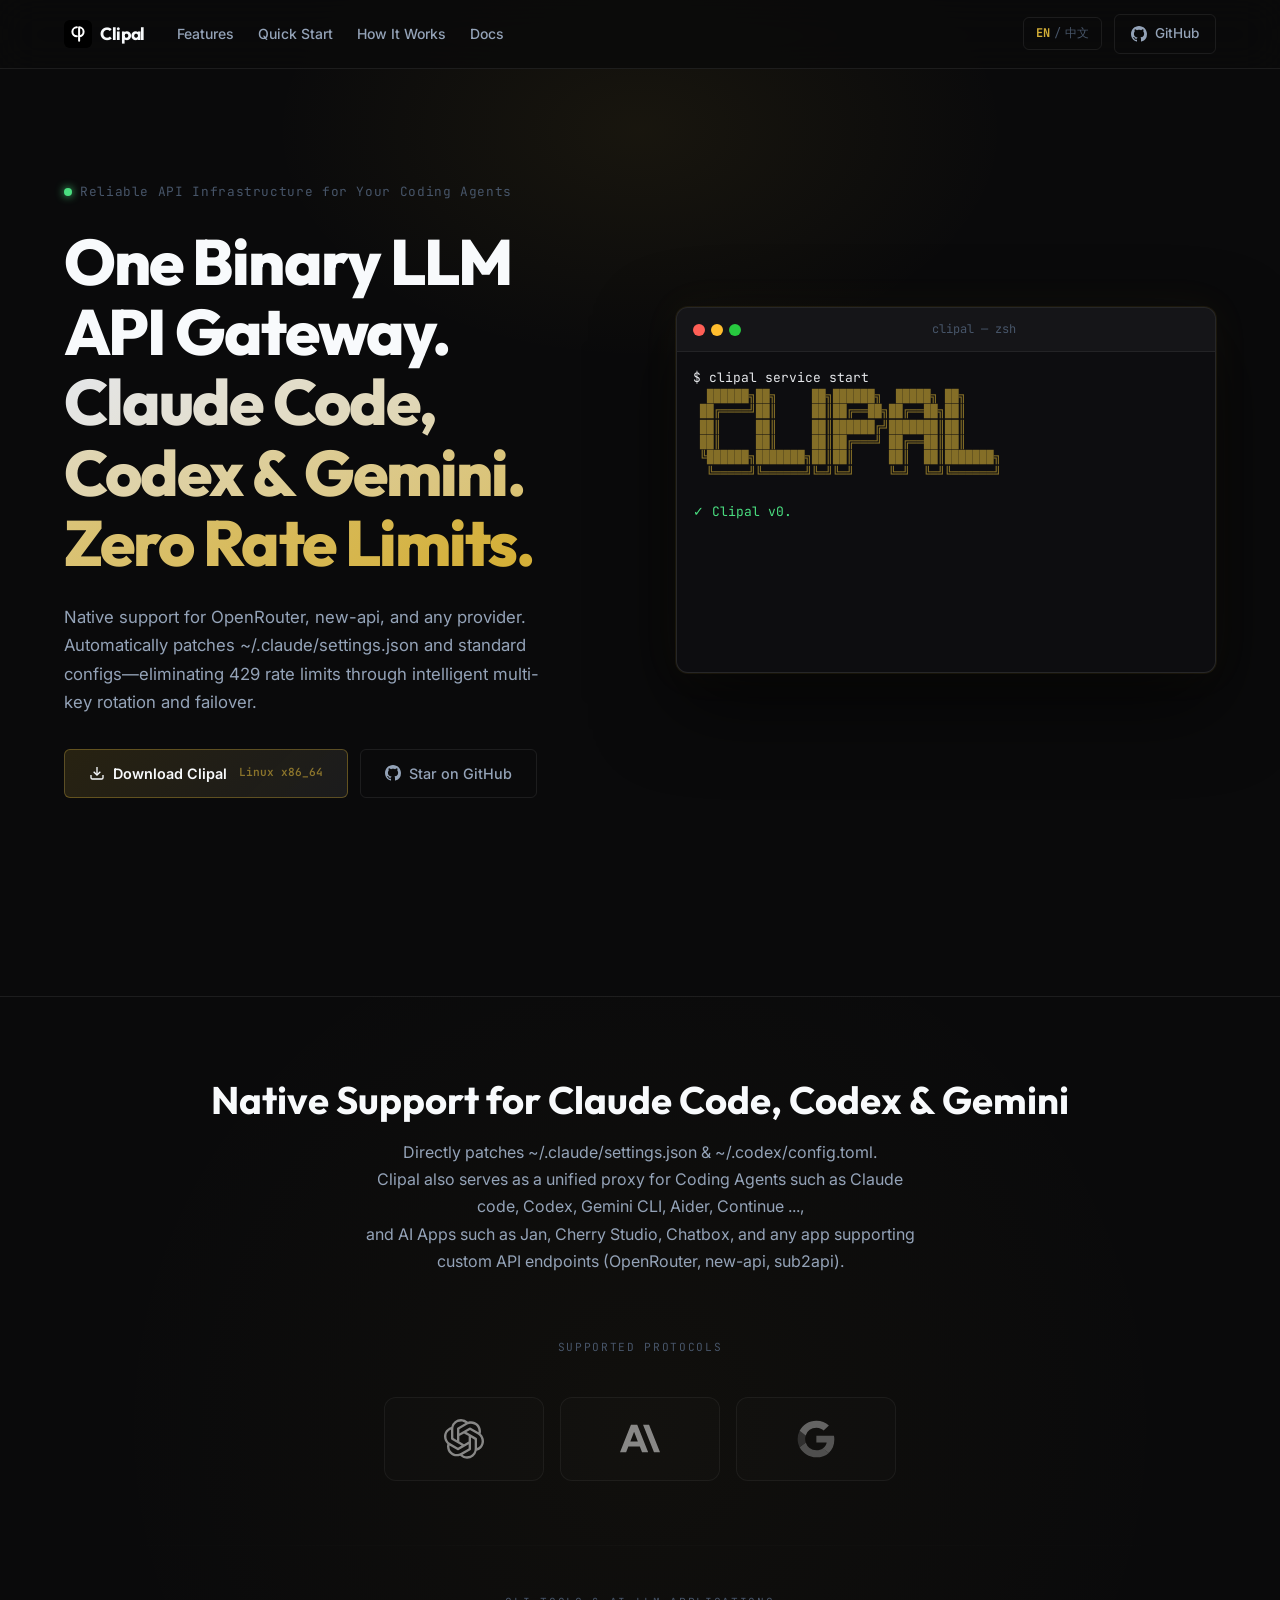
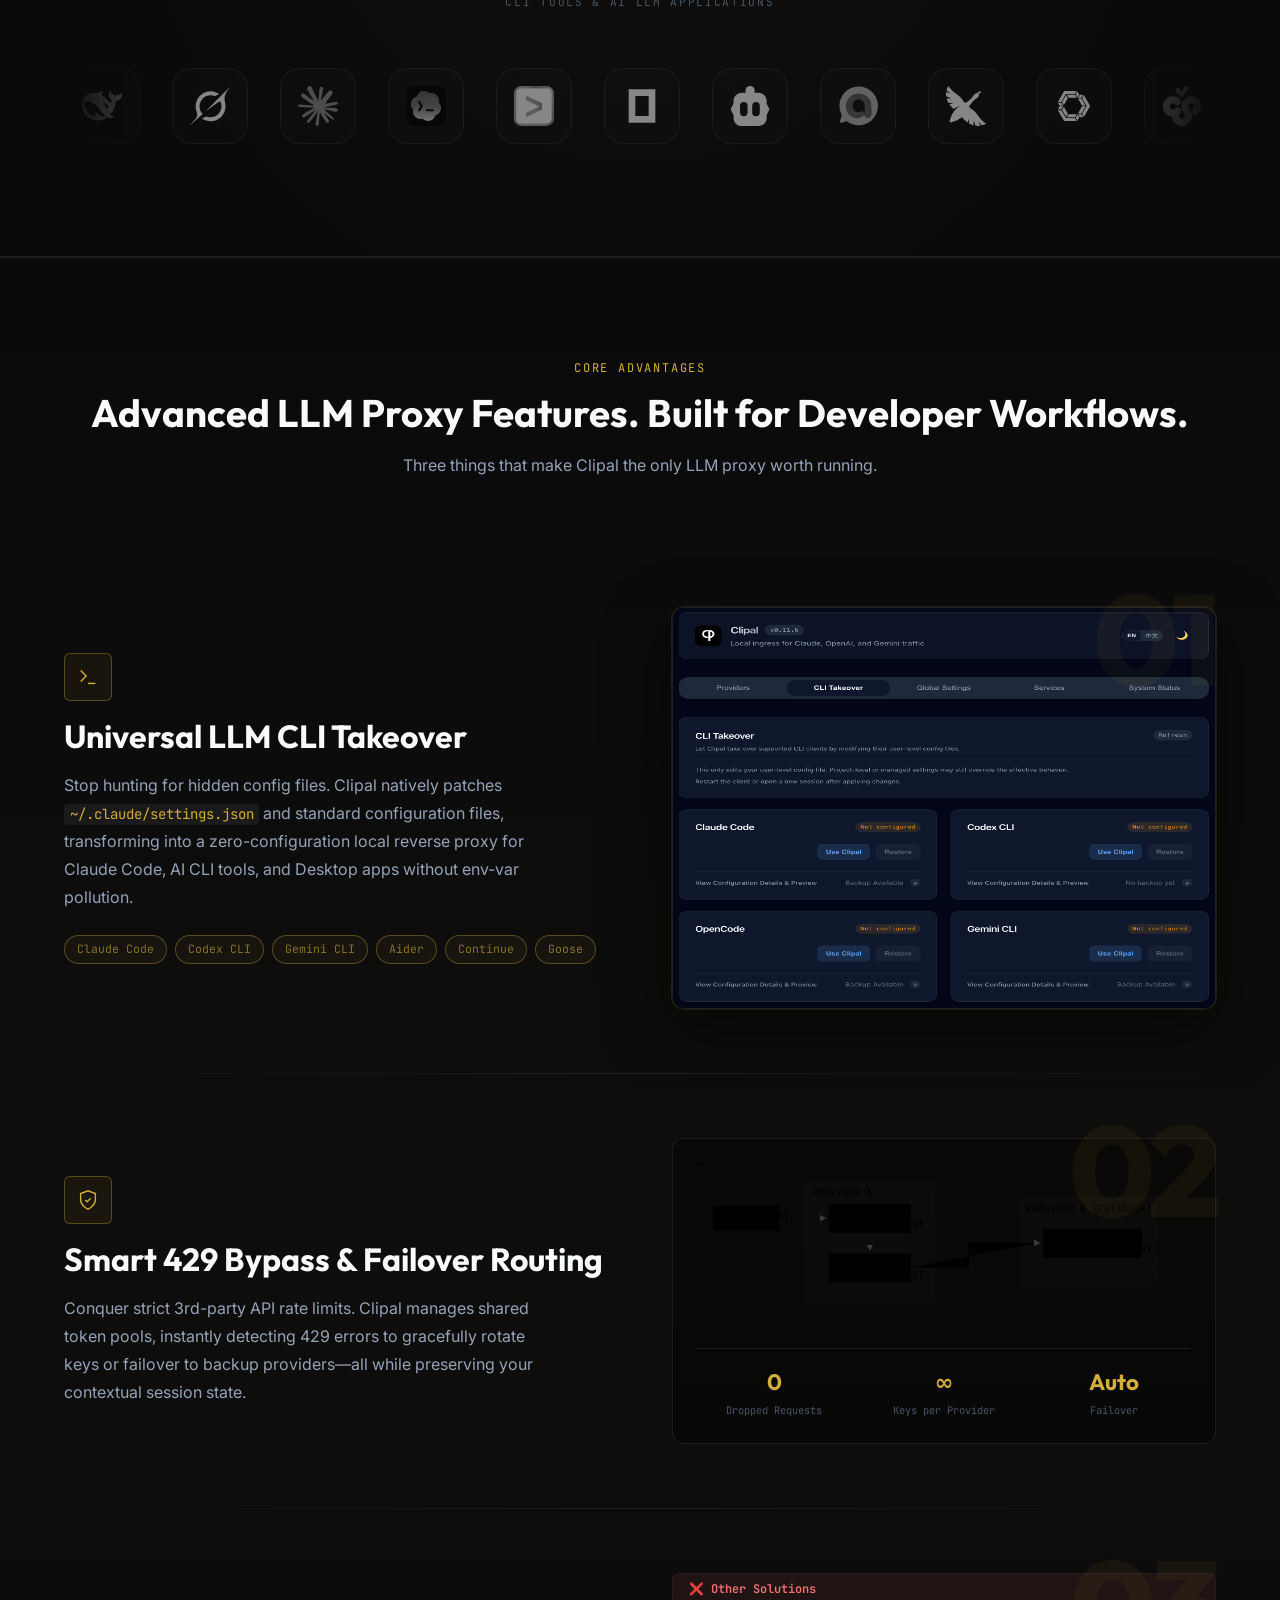
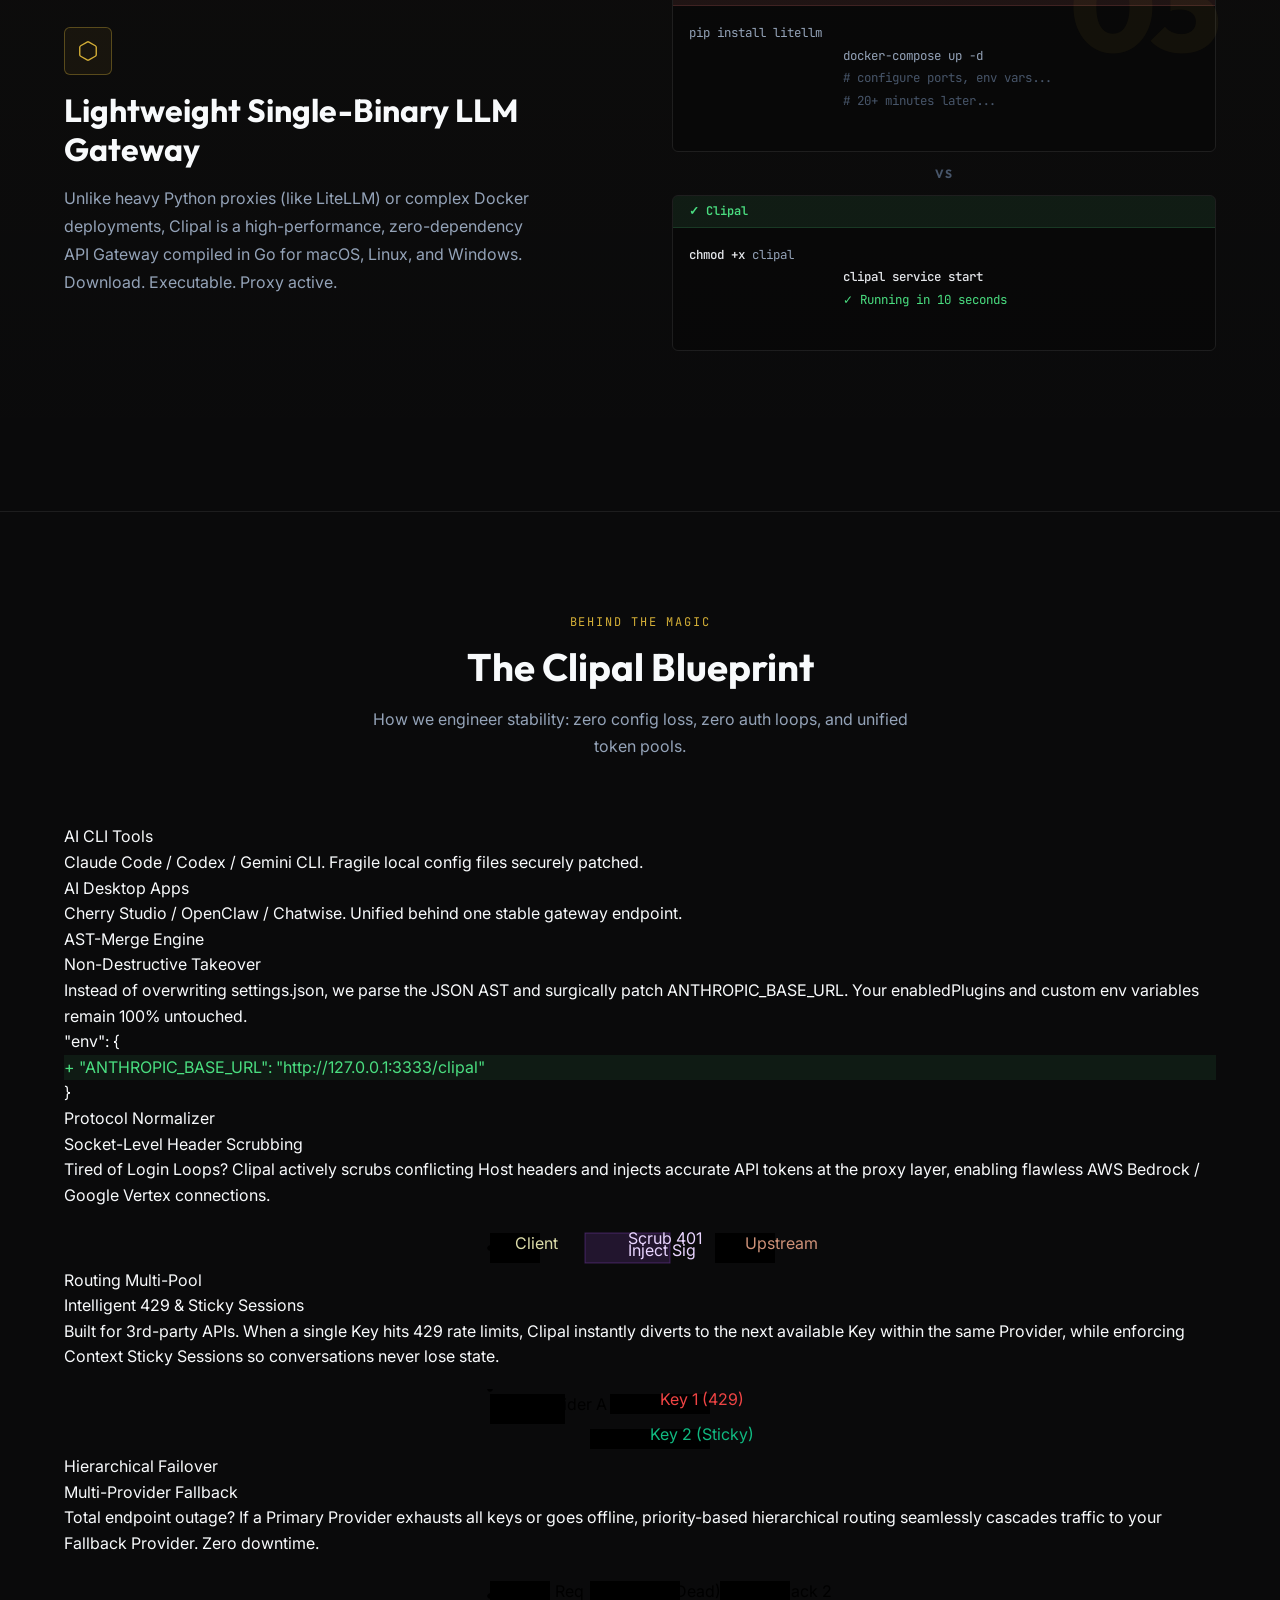
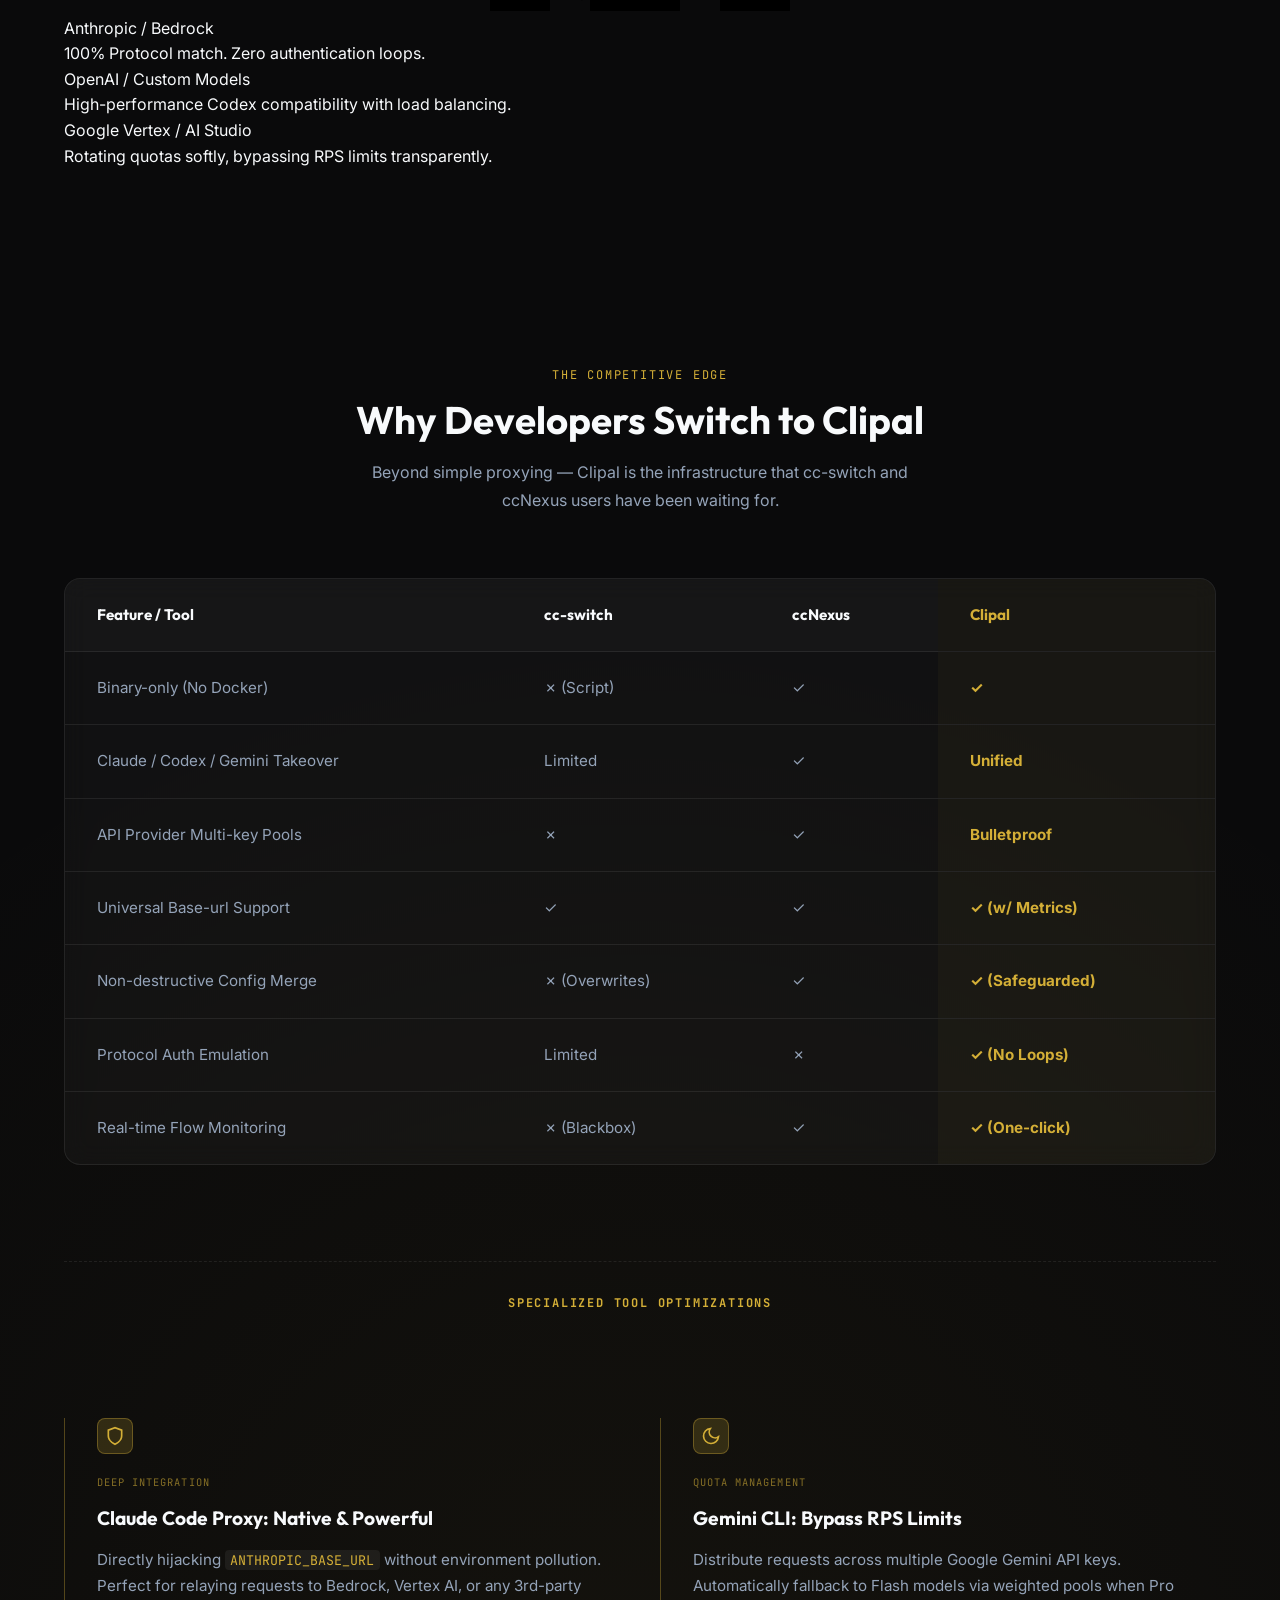
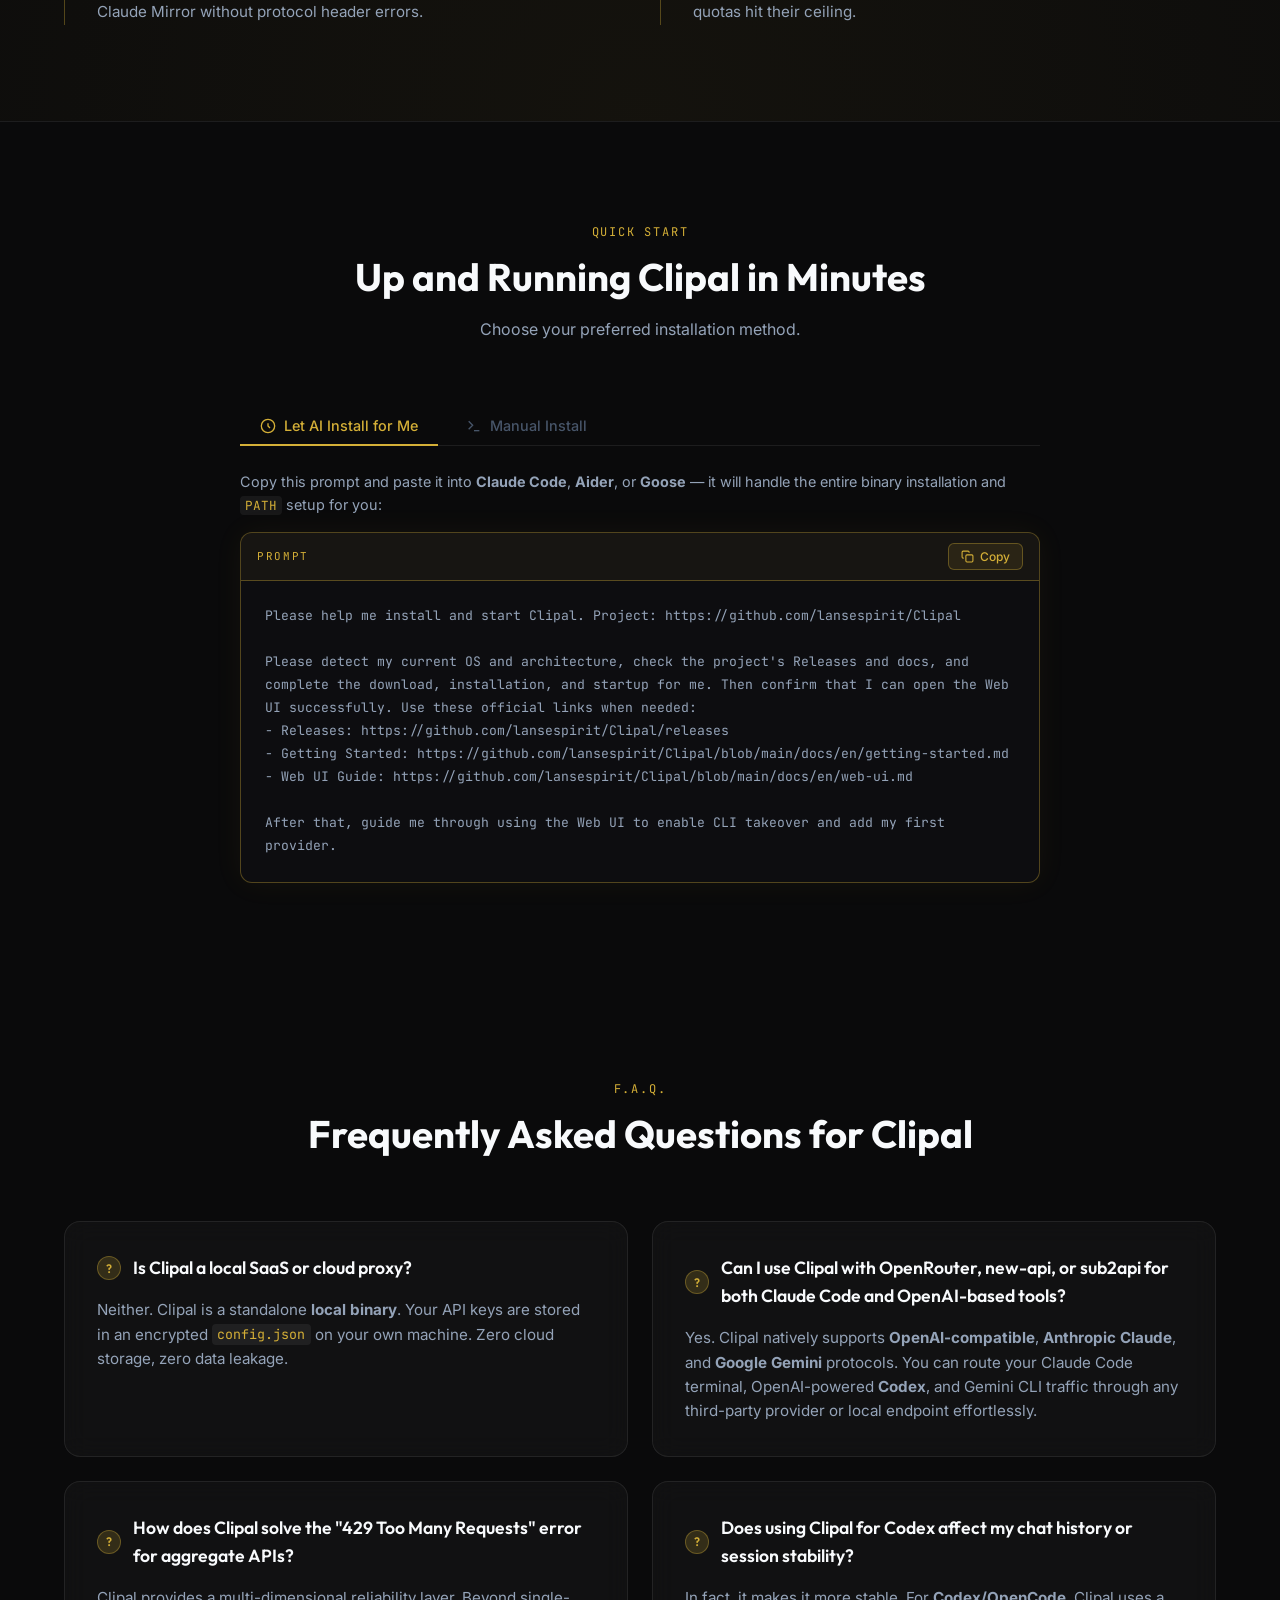
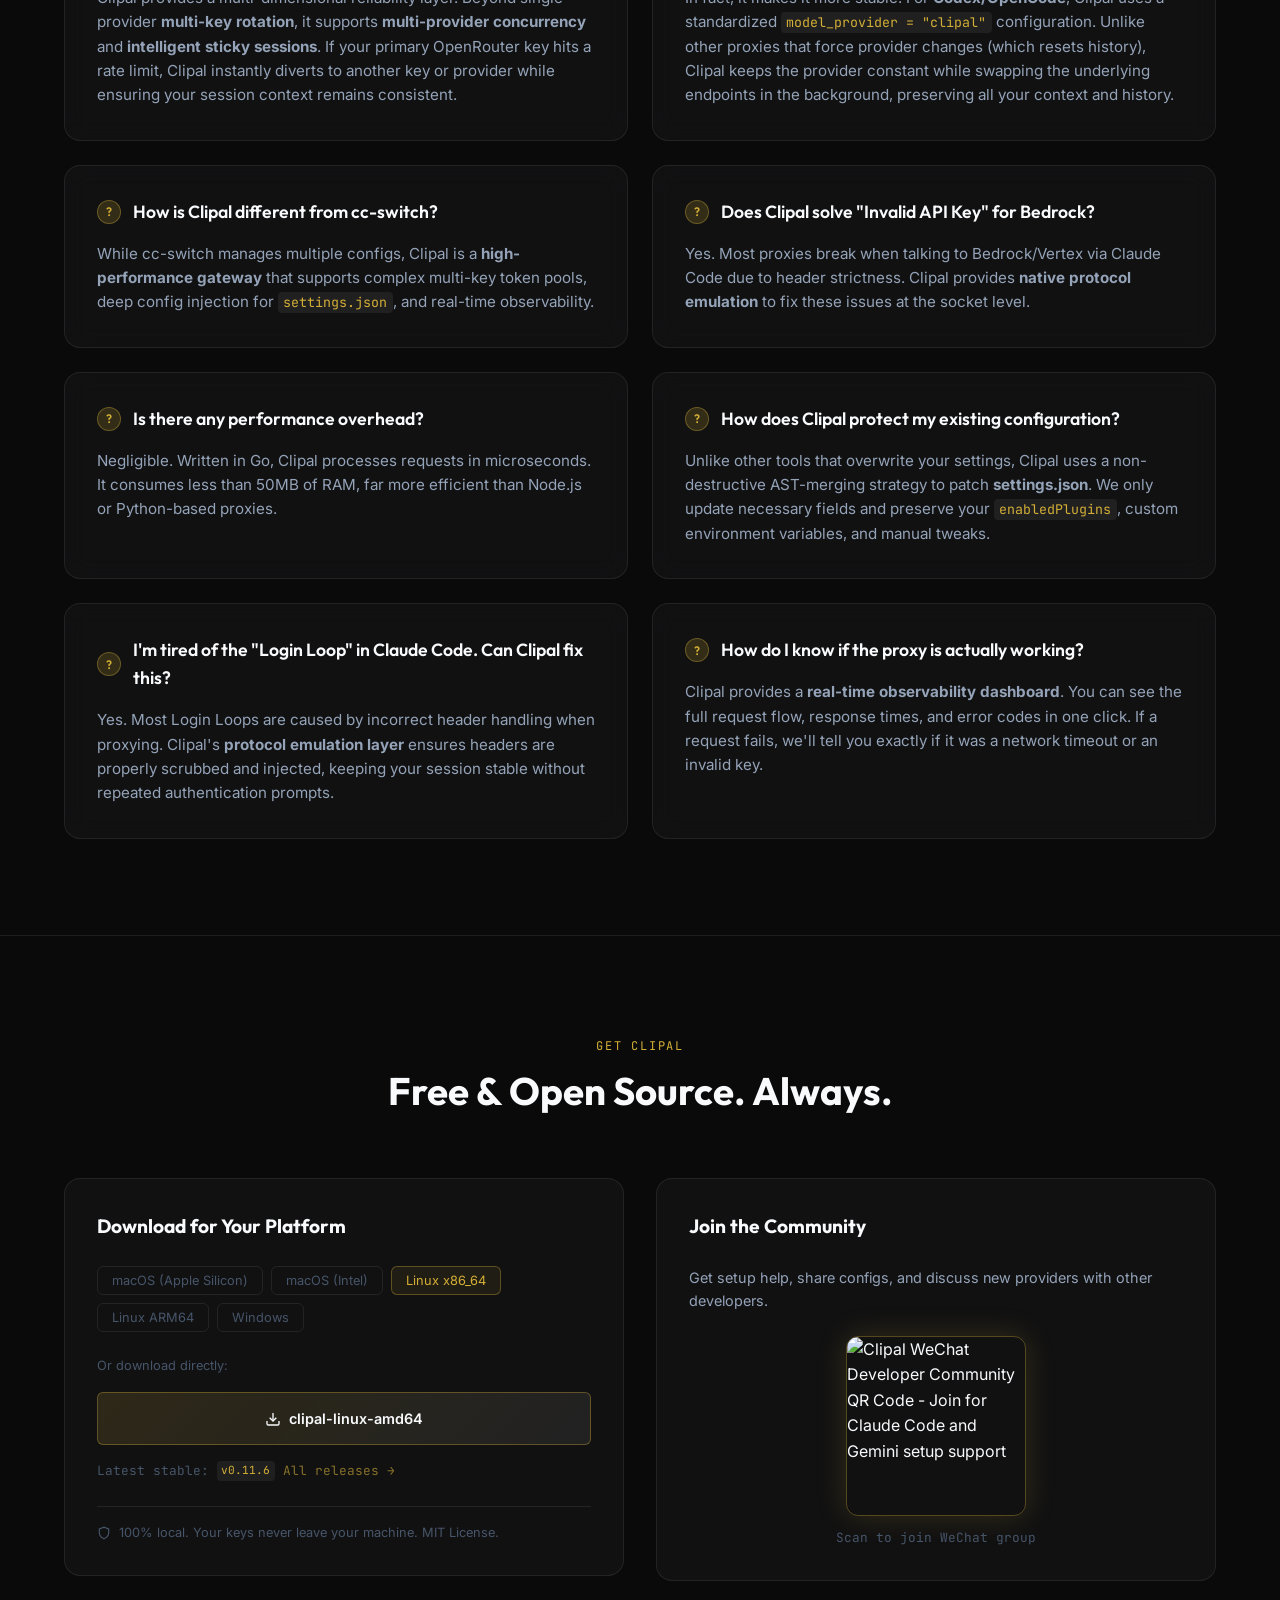
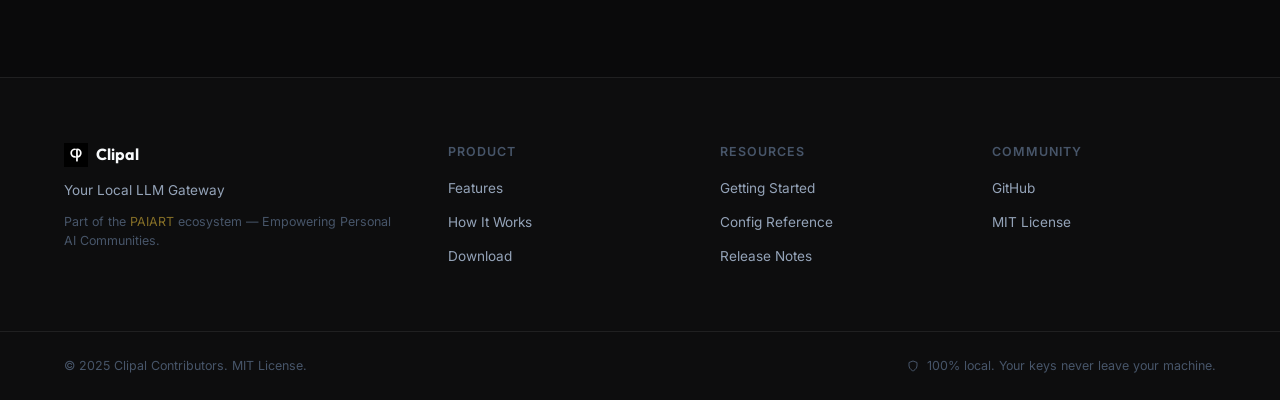
==== commit 3e9ce008: "docs: update documentation to prioritize Web UI configuration and fix broken documentation links" ====
--- a/landing-page/index.html
+++ b/landing-page/index.html
@@ -4,14 +4,14 @@
 <head>
   <meta charset="UTF-8">
   <meta name="viewport" content="width=device-width, initial-scale=1.0">
-  <title>Clipal — The Ultimate CLI Takeover for Claude Code, Codex & Gemini</title>
+  <title>Clipal — LLM API Gateway for Claude Code, Codex & Gemini CLI</title>
   <meta name="description"
-    content="One binary CLI Takeover for Claude Code, Codex, and Gemini. Manage multi-key token pools, bypass Bedrock/Vertex protocol issues, and monitor real-time logs. No Docker, no Python.">
+    content="Clipal is a free, local LLM API gateway. One binary to manage multi-key pools, bypass 429 rate limits, and proxy Claude Code, Codex & Gemini CLI. No Docker, no Python. Download in seconds.">
   <meta name="keywords"
-    content="claude code proxy, codex cli token pool, gemini cli config, anthropic bedrock proxy, vertex ai claude code, clipal, cli takeover">
+    content="claude code proxy, llm api gateway, openrouter proxy, 429 rate limit bypass, gemini cli proxy, codex cli proxy, anthropic bedrock proxy, vertex ai claude code, clipal">
   <link rel="canonical" href="https://clipal.paiart.com">
   <link rel="alternate" hreflang="en" href="https://clipal.paiart.com">
-  <link rel="alternate" hreflang="zh-Hans" href="https://clipal.paiart.com">
+  <link rel="alternate" hreflang="zh-Hans" href="https://clipal.paiart.com/zh/">
   <link rel="alternate" hreflang="x-default" href="https://clipal.paiart.com">
 
   <!-- Favicon -->
@@ -29,15 +29,17 @@
   <link rel="stylesheet" href="css/style.css">
 
   <!-- OpenGraph -->
-  <meta property="og:title" content="Clipal — Universal CLI Takeover">
-  <meta property="og:description" content="One binary. Claude Code, Codex & Gemini. Zero configuration hell.">
+  <meta property="og:title" content="Clipal — LLM API Gateway for Claude Code, Codex & Gemini">
+  <meta property="og:description"
+    content="Free local binary. Manage multi-key pools, bypass 429 rate limits, and proxy Claude Code, Codex & Gemini. No Docker required.">
   <meta property="og:image" content="https://clipal.paiart.com/assets/screenshots/clipal-og-image.jpeg">
   <meta property="og:url" content="https://clipal.paiart.com">
   <meta property="og:type" content="website">
-  <meta property="og:site_name" content="Clipal — PAIART">
+  <meta property="og:site_name" content="Clipal">
   <meta name="twitter:card" content="summary_large_image">
-  <meta name="twitter:title" content="Clipal — Local LLM Gateway">
-  <meta name="twitter:description" content="One binary. All your AI tools. Zero configuration hell.">
+  <meta name="twitter:title" content="Clipal — LLM API Gateway for Claude Code, Codex & Gemini">
+  <meta name="twitter:description"
+    content="Free local binary. Bypass 429 rate limits. Proxy Claude Code, Codex & Gemini CLI. No Docker.">
   <meta name="twitter:image" content="https://clipal.paiart.com/assets/screenshots/clipal-og-image.jpeg">
 
   <!-- Structured Data -->
@@ -46,13 +48,21 @@
     "@context": "https://schema.org",
     "@type": "SoftwareApplication",
     "name": "Clipal",
-    "description": "Local LLM API gateway and manager with bulletproof failover and one-click CLI takeover.",
+    "description": "Free local LLM API gateway with bulletproof failover, multi-key rotation, and one-click CLI takeover for Claude Code, Codex, and Gemini.",
     "applicationCategory": "DeveloperApplication",
     "operatingSystem": "macOS, Linux, Windows",
+    "softwareVersion": "0.11.6",
     "offers": { "@type": "Offer", "price": "0", "priceCurrency": "USD" },
     "license": "https://opensource.org/licenses/MIT",
     "url": "https://clipal.paiart.com",
-    "downloadUrl": "https://github.com/lansespirit/Clipal/releases"
+    "downloadUrl": "https://github.com/lansespirit/Clipal/releases",
+    "screenshot": "https://clipal.paiart.com/assets/screenshots/clipal-og-image.jpeg",
+    "releaseNotes": "https://github.com/lansespirit/Clipal/releases",
+    "author": {
+      "@type": "Organization",
+      "name": "PAIART",
+      "url": "https://paiart.com"
+    }
   }
   </script>
 
@@ -64,26 +74,82 @@
     "mainEntity": [
       {
         "@type": "Question",
-        "name": "How does Clipal takeover Claude Code / Codex CLI?",
+        "name": "Is Clipal a local SaaS or cloud proxy?",
         "acceptedAnswer": {
           "@type": "Answer",
-          "text": "Clipal intelligently patches configuration files like ~/.claude/settings.json and project-level .clauderc to route all traffic through its local gateway, ensuring multi-key rotation and failover."
+          "text": "Neither. Clipal is a standalone local binary. Your API keys are stored in an encrypted config.json on your own machine. Zero cloud storage, zero data leakage."
         }
       },
       {
         "@type": "Question",
-        "name": "Can Clipal use AWS Bedrock or Google Vertex AI with Claude Code?",
+        "name": "Can I use Clipal with OpenRouter, new-api, or sub2api for both Claude Code and OpenAI-based tools?",
         "acceptedAnswer": {
           "@type": "Answer",
-          "text": "Yes. Clipal provides perfect Anthropic protocol emulation and header scrubbing, allowing Claude Code to communicate with Bedrock or Vertex AI seamlessly."
+          "text": "Yes. Clipal natively supports OpenAI-compatible, Anthropic Claude, and Google Gemini protocols. You can route your Claude Code terminal, OpenAI-powered Codex, and Gemini CLI traffic through any third-party provider or local endpoint effortlessly."
         }
       },
       {
         "@type": "Question",
-        "name": "Is Clipal local and secure?",
+        "name": "How does Clipal solve the '429 Too Many Requests' error for aggregate APIs?",
         "acceptedAnswer": {
           "@type": "Answer",
-          "text": "Absolutely. Clipal is a local binary. Your API keys are stored only on your machine in the encrypted config.json and never leave your hardware."
+          "text": "Clipal provides a multi-dimensional reliability layer. Beyond single-provider multi-key rotation, it supports multi-provider concurrency and intelligent sticky sessions. If your primary OpenRouter key hits a rate limit, Clipal instantly diverts to another key or provider while ensuring your session context remains consistent."
+        }
+      },
+      {
+        "@type": "Question",
+        "name": "Does using Clipal for Codex affect my chat history or session stability?",
+        "acceptedAnswer": {
+          "@type": "Answer",
+          "text": "In fact, it makes it more stable. For Codex/OpenCode, Clipal uses a standardized model_provider = 'clipal' configuration. Unlike other proxies that force provider changes (which resets history), Clipal keeps the provider constant while swapping the underlying endpoints in the background, preserving all your context and history."
+        }
+      },
+      {
+        "@type": "Question",
+        "name": "How is Clipal different from cc-switch?",
+        "acceptedAnswer": {
+          "@type": "Answer",
+          "text": "While cc-switch manages multiple configs, Clipal is a high-performance gateway that supports complex multi-key token pools, deep config injection for settings.json, and real-time observability."
+        }
+      },
+      {
+        "@type": "Question",
+        "name": "Does Clipal solve 'Invalid API Key' errors for Bedrock?",
+        "acceptedAnswer": {
+          "@type": "Answer",
+          "text": "Yes. Most proxies break when talking to Bedrock/Vertex via Claude Code due to header strictness. Clipal provides native protocol emulation to fix these issues at the socket level."
+        }
+      },
+      {
+        "@type": "Question",
+        "name": "Is there any performance overhead when using Clipal?",
+        "acceptedAnswer": {
+          "@type": "Answer",
+          "text": "Negligible. Written in Go, Clipal processes requests in microseconds. It consumes less than 50MB of RAM, far more efficient than Node.js or Python-based proxies."
+        }
+      },
+      {
+        "@type": "Question",
+        "name": "How does Clipal protect my existing configuration?",
+        "acceptedAnswer": {
+          "@type": "Answer",
+          "text": "Unlike other tools that overwrite your settings, Clipal uses a non-destructive AST-merging strategy to patch settings.json. We only update necessary fields and preserve your enabledPlugins, custom environment variables, and manual tweaks."
+        }
+      },
+      {
+        "@type": "Question",
+        "name": "Can Clipal fix the 'Login Loop' issue in Claude Code?",
+        "acceptedAnswer": {
+          "@type": "Answer",
+          "text": "Yes. Most Login Loops are caused by incorrect header handling when proxying. Clipal's protocol emulation layer ensures headers are properly scrubbed and injected, keeping your session stable without repeated authentication prompts."
+        }
+      },
+      {
+        "@type": "Question",
+        "name": "How do I know if the proxy is actually working?",
+        "acceptedAnswer": {
+          "@type": "Answer",
+          "text": "Clipal provides a real-time observability dashboard. You can see the full request flow, response times, and error codes in one click. If a request fails, we will tell you exactly if it was a network timeout or an invalid key."
         }
       }
     ]
@@ -96,32 +162,32 @@
   <!-- ===================== NAVIGATION ===================== -->
   <header id="site-header">
     <nav class="nav-container" role="navigation" aria-label="Main navigation">
-      <a href="#" class="nav-logo" aria-label="Clipal Home">
+      <a href="/" class="nav-logo" aria-label="Clipal Home">
         <img src="assets/icons/clipal-icon.svg" alt="" width="28" height="28" class="nav-logo-icon" aria-hidden="true">
         <span class="nav-logo-text">Clipal</span>
       </a>
 
       <div class="nav-links">
-        <a href="#features" class="nav-link" data-i18n="nav.features">Features</a>
-        <a href="#install" class="nav-link" data-i18n="nav.install">Quick Start</a>
-        <a href="#how-it-works" class="nav-link" data-i18n="nav.howitworks">How It Works</a>
-        <a href="#" target="_blank" rel="noopener noreferrer" class="nav-link" data-i18n="nav.docs"
-          data-doclink="docs">Docs</a>
+        <a href="#features" class="nav-link">Features</a>
+        <a href="#install" class="nav-link">Quick Start</a>
+        <a href="#how-it-works" class="nav-link">How It Works</a>
+        <a href="https://github.com/lansespirit/Clipal/tree/main/docs/en/README.md" target="_blank"
+          rel="noopener noreferrer" class="nav-link">Docs</a>
       </div>
 
       <div class="nav-actions">
-        <button class="lang-toggle" id="lang-toggle" aria-label="Switch to Chinese" aria-pressed="false">
-          <span class="lang-label lang-en">EN</span>
+        <a href="/zh/" class="lang-toggle" id="lang-toggle" aria-label="Switch to Chinese">
+          <span class="lang-label lang-en active">EN</span>
           <span class="lang-sep">/</span>
           <span class="lang-label lang-zh">中文</span>
-        </button>
+        </a>
         <a href="https://github.com/lansespirit/Clipal" target="_blank" rel="noopener noreferrer" class="btn-ghost"
           id="nav-github">
           <svg width="16" height="16" viewBox="0 0 24 24" fill="currentColor" aria-hidden="true">
             <path
               d="M12 0C5.37 0 0 5.37 0 12c0 5.31 3.435 9.795 8.205 11.385.6.105.825-.255.825-.57 0-.285-.015-1.23-.015-2.235-3.015.555-3.795-.735-4.035-1.41-.135-.345-.72-1.41-1.23-1.695-.42-.225-1.02-.78-.015-.795.945-.015 1.62.87 1.845 1.23 1.08 1.815 2.805 1.305 3.495.99.105-.78.42-1.305.765-1.605-2.67-.3-5.46-1.335-5.46-5.925 0-1.305.465-2.385 1.23-3.225-.12-.3-.54-1.53.12-3.18 0 0 1.005-.315 3.3 1.23.96-.27 1.98-.405 3-.405s2.04.135 3 .405c2.295-1.56 3.3-1.23 3.3-1.23.66 1.65.24 2.88.12 3.18.765.84 1.23 1.905 1.23 3.225 0 4.605-2.805 5.625-5.475 5.925.435.375.81 1.095.81 2.22 0 1.605-.015 2.895-.015 3.3 0 .315.225.69.825.57A12.02 12.02 0 0 0 24 12c0-6.63-5.37-12-12-12z" />
           </svg>
-          <span data-i18n="nav.github">GitHub</span>
+          <span>GitHub</span>
         </a>
       </div>
     </nav>
@@ -134,21 +200,19 @@
       <div class="container hero-container">
 
         <div class="hero-copy">
-          <div class="eyebrow">
+          <div class="eyebrow reveal">
             <span class="eyebrow-pulse" aria-hidden="true"></span>
-            <span data-i18n="hero.eyebrow">LLM Proxy · No Docker · Open Source</span>
-          </div>
-
-          <h1 id="hero-heading" class="hero-h1">
-            <span data-i18n="hero.line1">Universal CLI Takeover.</span><br>
-            <span class="text-gradient" data-i18n="hero.line2">Claude Code, Codex & Gemini.</span><br>
-            <span data-i18n="hero.line3">One Binary to Rule Them All.</span>
+            <span>Reliable API Infrastructure for Your Coding Agents</span>
+          </div>
+
+          <h1 id="hero-heading" class="hero-h1 reveal">
+            <span>One Binary LLM API Gateway.</span><br>
+            <span class="text-gradient">Claude Code, Codex & Gemini. Zero Rate Limits.</span>
           </h1>
 
-          <p class="hero-sub" data-i18n="hero.sub">
-            The professional LLM infrastructure for <strong>Claude Code</strong>, <strong>Codex</strong>, and
-            <strong>Gemini CLI</strong>. Universal gateway for any tool supporting custom <code>BASE_URL</code>. No
-            Docker, no Python, just performance.
+          <p class="hero-sub reveal">
+            Native support for OpenRouter, new-api, and any provider. Automatically patches ~/.claude/settings.json and
+            standard configs—eliminating 429 rate limits through intelligent multi-key rotation and failover.
           </p>
 
           <div class="cta-group">
@@ -160,7 +224,7 @@
                 <polyline points="7 10 12 15 17 10" />
                 <line x1="12" y1="15" x2="12" y2="3" />
               </svg>
-              <span id="cta-primary-text" data-i18n="hero.cta.download">Download Clipal</span>
+              <span id="cta-primary-text">Download Clipal</span>
               <span id="cta-platform-badge" class="platform-badge"></span>
             </a>
             <a href="https://github.com/lansespirit/Clipal" target="_blank" rel="noopener noreferrer"
@@ -169,7 +233,7 @@
                 <path
                   d="M12 0C5.37 0 0 5.37 0 12c0 5.31 3.435 9.795 8.205 11.385.6.105.825-.255.825-.57 0-.285-.015-1.23-.015-2.235-3.015.555-3.795-.735-4.035-1.41-.135-.345-.72-1.41-1.23-1.695-.42-.225-1.02-.78-.015-.795.945-.015 1.62.87 1.845 1.23 1.08 1.815 2.805 1.305 3.495.99.105-.78.42-1.305.765-1.605-2.67-.3-5.46-1.335-5.46-5.925 0-1.305.465-2.385 1.23-3.225-.12-.3-.54-1.53.12-3.18 0 0 1.005-.315 3.3 1.23.96-.27 1.98-.405 3-.405s2.04.135 3 .405c2.295-1.56 3.3-1.23 3.3-1.23.66 1.65.24 2.88.12 3.18.765.84 1.23 1.905 1.23 3.225 0 4.605-2.805 5.625-5.475 5.925.435.375.81 1.095.81 2.22 0 1.605-.015 2.895-.015 3.3 0 .315.225.69.825.57A12.02 12.02 0 0 0 24 12c0-6.63-5.37-12-12-12z" />
               </svg>
-              <span data-i18n="hero.cta.github">Star on GitHub</span>
+              <span>Star on GitHub</span>
             </a>
           </div>
         </div>
@@ -196,20 +260,20 @@
     <section id="ecosystem" aria-labelledby="ecosystem-heading">
       <div class="container">
         <div class="section-header reveal">
-          <div class="section-eyebrow" data-i18n="ecosystem.eyebrow">Universal Compatibility</div>
-          <h2 id="ecosystem-heading" class="section-title" data-i18n="ecosystem.title">Claude Code, Codex & Gemini.
-            Natively.</h2>
-          <p class="section-sub" data-i18n="ecosystem.sub">Directly patches <code>~/.claude/settings.json</code> &
-            <code>~/.codex/config.toml</code>. Clipal also serves as a unified proxy for Aider, Continue, Jan, Cherry
-            Studio, Chatbox, and any
-            app supporting custom API endpoints.
+          <h2 class="section-title">Native Support for Claude Code, Codex & Gemini</h2>
+          <p class="section-sub">
+            Directly patches ~/.claude/settings.json & ~/.codex/config.toml.<br>
+            Clipal also serves as a unified proxy for Coding Agents such as Claude code, Codex, Gemini CLI, Aider,
+            Continue ...,<br>
+            and AI Apps such as Jan, Cherry Studio, Chatbox, and any app supporting custom API endpoints (OpenRouter,
+            new-api, sub2api).
           </p>
         </div>
         <div class="ecosystem-track-container reveal">
 
           <!-- Track 1: CORE PROTOCOLS (Static & Centered) -->
           <div class="ecosystem-block">
-            <p class="ecosystem-label" data-i18n="ecosystem.protocols">Supported Protocols</p>
+            <p class="ecosystem-label">Supported Protocols</p>
             <div class="logo-row-static">
               <div class="logo-item brand-light" title="OpenAI"><img src="assets/logos/openai.svg" alt="OpenAI"></div>
               <div class="logo-item brand-light" title="Anthropic"><img src="assets/logos/anthropic.svg"
@@ -223,7 +287,7 @@
 
           <!-- Track 2: EXTENDED ECOSYSTEM (Unified High-Density Marquee) -->
           <div class="ecosystem-block">
-            <p class="ecosystem-label" data-i18n="ecosystem.cli">CLI Tools & AI LLM Applications</p>
+            <p class="ecosystem-label">CLI Tools & AI LLM Applications</p>
             <div class="marquee-row row-cli">
               <div class="marquee-content">
                 <!-- Original Set (Mini Icons) -->
@@ -296,10 +360,10 @@
     <section id="features" aria-labelledby="features-heading">
       <div class="container">
         <div class="section-header reveal">
-          <div class="section-eyebrow" data-i18n="features.eyebrow">Core Advantages</div>
-          <h2 id="features-heading" class="section-title" data-i18n="features.title">Built Different. Works Everywhere.
+          <div class="section-eyebrow">Core Advantages</div>
+          <h2 id="features-heading" class="section-title">Advanced LLM Proxy Features. Built for Developer Workflows.
           </h2>
-          <p class="section-sub" data-i18n="features.sub">Three things that make Clipal the only LLM proxy worth
+          <p class="section-sub">Three things that make Clipal the only LLM proxy worth
             running.</p>
         </div>
 
@@ -316,8 +380,8 @@
                     <line x1="12" y1="19" x2="20" y2="19" />
                   </svg>
                 </div>
-                <h3 class="fstrip-title" data-i18n="features.takeover.title">Universal LLM CLI Takeover</h3>
-                <p class="fstrip-desc" data-i18n="features.takeover.desc">Stop hunting for hidden config files. Clipal
+                <h3 class="fstrip-title">Universal LLM CLI Takeover</h3>
+                <p class="fstrip-desc">Stop hunting for hidden config files. Clipal
                   natively patches <code>~/.claude/settings.json</code> and standard configuration files, transforming
                   into a zero-configuration local reverse proxy for Claude Code, AI CLI tools, and Desktop apps without
                   env-var pollution.
@@ -335,7 +399,7 @@
                 <div class="fstrip-screenshot-frame">
                   <img src="assets/screenshots/webui-cli-takeover.png"
                     alt="Clipal Web UI interface showing universal one-click CLI takeover for Claude Code, Codex, and Gemini with automated setting.json patching"
-                    loading="lazy">
+                    width="600" height="400" loading="lazy">
                 </div>
               </div>
             </div>
@@ -354,235 +418,6 @@
                     <svg viewBox="0 0 600 180" xmlns="http://www.w3.org/2000/svg"
                       style="font-family: var(--font-mono, monospace); width: 100%; height: auto; display: block;">
                       <defs>
-                        <style>
-                          .svg-bg {
-                            fill: rgba(0, 0, 0, 0.4);
-                            rx: 8;
-                            stroke: rgba(255, 255, 255, 0.08);
-                            stroke-width: 1;
-                          }
-
-                          .svg-text {
-                            fill: #a0a0a0;
-                            font-size: 11px;
-                            text-anchor: middle;
-                            alignment-baseline: middle;
-                          }
-
-                          .svg-label {
-                            fill: #666;
-                            font-size: 10px;
-                            font-weight: bold;
-                            text-anchor: start;
-                          }
-
-                          .svg-key {
-                            fill: #1a1a1a;
-                            rx: 6;
-                            stroke: #333;
-                            stroke-width: 1;
-                            transition: all 0.2s;
-                          }
-
-                          .svg-err-text {
-                            fill: #ef4444;
-                            font-size: 9px;
-                            opacity: 0;
-                            font-weight: bold;
-                            text-anchor: middle;
-                          }
-
-                          .svg-ok-text {
-                            fill: #10b981;
-                            font-size: 9px;
-                            opacity: 0;
-                            font-weight: bold;
-                            text-anchor: middle;
-                          }
-
-                          .svg-arrow {
-                            stroke: rgba(255, 255, 255, 0.15);
-                            stroke-width: 1.5;
-                            fill: none;
-                            stroke-linejoin: round;
-                          }
-
-                          .dot {
-                            fill: var(--gold, #d4af37);
-                            filter: drop-shadow(0 0 4px #d4af37);
-                          }
-
-                          @keyframes mDot1 {
-
-                            0%,
-                            100% {
-                              opacity: 0;
-                            }
-
-                            5% {
-                              transform: translate(100px, 67px);
-                              opacity: 1;
-                            }
-
-                            15% {
-                              transform: translate(160px, 67px);
-                              opacity: 1;
-                            }
-
-                            16% {
-                              opacity: 0;
-                            }
-                          }
-
-                          @keyframes mDot2 {
-
-                            0%,
-                            100% {
-                              opacity: 0;
-                            }
-
-                            25% {
-                              transform: translate(210px, 85px);
-                              opacity: 0;
-                            }
-
-                            26% {
-                              transform: translate(210px, 85px);
-                              opacity: 1;
-                            }
-
-                            35% {
-                              transform: translate(210px, 110px);
-                              opacity: 1;
-                            }
-
-                            36% {
-                              opacity: 0;
-                            }
-                          }
-
-                          @keyframes mDot3 {
-
-                            0%,
-                            100% {
-                              opacity: 0;
-                            }
-
-                            45% {
-                              transform: translate(260px, 127px);
-                              opacity: 0;
-                            }
-
-                            46% {
-                              transform: translate(260px, 127px);
-                              opacity: 1;
-                            }
-
-                            52% {
-                              transform: translate(330px, 127px);
-                            }
-
-                            56% {
-                              transform: translate(330px, 97px);
-                            }
-
-                            65% {
-                              transform: translate(415px, 97px);
-                              opacity: 1;
-                            }
-
-                            66% {
-                              opacity: 0;
-                            }
-                          }
-
-                          @keyframes flashRed1 {
-
-                            16%,
-                            26% {
-                              stroke: #ef4444;
-                              fill: rgba(239, 68, 68, 0.1);
-                            }
-                          }
-
-                          @keyframes showErr1 {
-
-                            16%,
-                            26% {
-                              opacity: 1;
-                            }
-                          }
-
-                          @keyframes flashRed2 {
-
-                            36%,
-                            46% {
-                              stroke: #ef4444;
-                              fill: rgba(239, 68, 68, 0.1);
-                            }
-                          }
-
-                          @keyframes showErr2 {
-
-                            36%,
-                            46% {
-                              opacity: 1;
-                            }
-                          }
-
-                          @keyframes flashGreen {
-
-                            66%,
-                            86% {
-                              stroke: #10b981;
-                              fill: rgba(16, 185, 129, 0.1);
-                            }
-                          }
-
-                          @keyframes showOk {
-
-                            66%,
-                            86% {
-                              opacity: 1;
-                            }
-                          }
-
-                          .anim-dot1 {
-                            animation: mDot1 6s infinite linear;
-                          }
-
-                          .anim-dot2 {
-                            animation: mDot2 6s infinite linear;
-                          }
-
-                          .anim-dot3 {
-                            animation: mDot3 6s infinite linear;
-                          }
-
-                          .anim-key1 {
-                            animation: flashRed1 6s infinite linear;
-                          }
-
-                          .anim-err1 {
-                            animation: showErr1 6s infinite linear;
-                          }
-
-                          .anim-key2 {
-                            animation: flashRed2 6s infinite linear;
-                          }
-
-                          .anim-err2 {
-                            animation: showErr2 6s infinite linear;
-                          }
-
-                          .anim-key3 {
-                            animation: flashGreen 6s infinite linear;
-                          }
-
-                          .anim-ok {
-                            animation: showOk 6s infinite linear;
-                          }
-                        </style>
                         <marker id="arrowhead" markerWidth="8" markerHeight="8" refX="6" refY="4" orient="auto">
                           <polygon points="0 0, 8 4, 0 8" fill="rgba(255,255,255,0.2)" />
                         </marker>
@@ -628,10 +463,10 @@
                     </svg>
                   </div>
                   <div class="fv-stats">
-                    <div class="fv-stat"><b>0</b><span data-i18n="features.failover.stat1">Dropped Requests</span></div>
-                    <div class="fv-stat"><b>∞</b><span data-i18n="features.failover.stat2">Keys per Provider</span>
+                    <div class="fv-stat"><b>0</b><span>Dropped Requests</span></div>
+                    <div class="fv-stat"><b>∞</b><span>Keys per Provider</span>
                     </div>
-                    <div class="fv-stat"><b>Auto</b><span data-i18n="features.failover.stat3">Failover</span></div>
+                    <div class="fv-stat"><b>Auto</b><span>Failover</span></div>
                   </div>
                 </div>
               </div>
@@ -642,8 +477,8 @@
                     <polyline points="9 12 11 14 15 10" />
                   </svg>
                 </div>
-                <h3 class="fstrip-title" data-i18n="features.failover.title">Smart 429 Bypass & Failover Routing</h3>
-                <p class="fstrip-desc" data-i18n="features.failover.desc">Conquer strict 3rd-party API rate limits.
+                <h3 class="fstrip-title">Smart 429 Bypass & Failover Routing</h3>
+                <p class="fstrip-desc">Conquer strict 3rd-party API rate limits.
                   Clipal manages shared token pools, instantly detecting 429 errors to gracefully rotate keys or
                   failover to backup providers—all while preserving your contextual session state.</p>
               </div>
@@ -663,22 +498,22 @@
                       d="M21 16V8a2 2 0 0 0-1-1.73l-7-4a2 2 0 0 0-2 0l-7 4A2 2 0 0 0 3 8v8a2 2 0 0 0 1 1.73l7 4a2 2 0 0 0 2 0l7-4A2 2 0 0 0 21 16z" />
                   </svg>
                 </div>
-                <h3 class="fstrip-title" data-i18n="features.simple.title">Lightweight Single-Binary LLM Gateway</h3>
-                <p class="fstrip-desc" data-i18n="features.simple.desc">Unlike heavy Python proxies (like LiteLLM) or
+                <h3 class="fstrip-title">Lightweight Single-Binary LLM Gateway</h3>
+                <p class="fstrip-desc">Unlike heavy Python proxies (like LiteLLM) or
                   complex Docker deployments, Clipal is a high-performance, zero-dependency API Gateway compiled in Go
                   for macOS, Linux, and Windows. Download. Executable. Proxy active.</p>
               </div>
               <div class="fstrip-visual">
                 <div class="cmp-viz" aria-hidden="true">
                   <div class="cmp-block cmp-bad">
-                    <div class="cmp-label" data-i18n="features.simple.other">❌ Other Solutions</div>
+                    <div class="cmp-label">❌ Other Solutions</div>
                     <div class="cmp-code">pip install litellm
                       docker-compose up -d
                       <span class="t-cmt"># configure ports, env vars...</span>
                       <span class="t-cmt"># 20+ minutes later...</span>
                     </div>
                   </div>
-                  <div class="cmp-vs" data-i18n="features.simple.vs">vs</div>
+                  <div class="cmp-vs">vs</div>
                   <div class="cmp-block cmp-ok">
                     <div class="cmp-label">✓ Clipal</div>
                     <div class="cmp-code"><span class="t-cmd">chmod +x</span> clipal
@@ -699,332 +534,13 @@
     <section id="how-it-works" aria-labelledby="hiw-heading">
       <div class="container">
         <div class="section-header reveal">
-          <div class="section-eyebrow" data-i18n="hiw.eyebrow">Behind the Magic</div>
-          <h2 id="hiw-heading" class="section-title" data-i18n="hiw.title">The Clipal Blueprint</h2>
-          <p class="section-sub" data-i18n="hiw.sub">How we engineer stability: zero config loss, zero auth loops, and
+          <div class="section-eyebrow">Behind the Magic</div>
+          <h2 id="hiw-heading" class="section-title">The Clipal Blueprint</h2>
+          <p class="section-sub">How we engineer stability: zero config loss, zero auth loops, and
             unified token pools.</p>
         </div>
 
         <div class="blueprint-container reveal">
-          <style>
-            .blueprint-container {
-              margin-top: 4rem;
-              display: grid;
-              grid-template-columns: 1fr;
-              gap: 2rem;
-              position: relative;
-            }
-
-            @media(min-width: 900px) {
-              .blueprint-container {
-                grid-template-columns: 240px 1fr 240px;
-                align-items: center;
-              }
-            }
-
-            .bp-col {
-              display: flex;
-              flex-direction: column;
-              gap: 1.5rem;
-              position: relative;
-              z-index: 2;
-            }
-
-            .bp-core {
-              background: rgba(30, 30, 30, 0.6);
-              backdrop-filter: blur(16px);
-              -webkit-backdrop-filter: blur(16px);
-              border: 1px solid rgba(255, 255, 255, 0.08);
-              border-radius: 24px;
-              padding: 2.5rem;
-              box-shadow: 0 20px 40px rgba(0, 0, 0, 0.4), inset 0 1px 0 rgba(255, 255, 255, 0.1);
-              display: flex;
-              flex-direction: column;
-              gap: 2rem;
-              position: relative;
-              overflow: hidden;
-            }
-
-            .bp-core::before {
-              content: '';
-              position: absolute;
-              top: 0;
-              left: 0;
-              right: 0;
-              height: 1px;
-              background: linear-gradient(90deg, transparent, var(--gold), transparent);
-              opacity: 0.6;
-            }
-
-            .bp-item {
-              background: var(--bg-card);
-              border: 1px solid rgba(255, 255, 255, 0.05);
-              border-radius: 12px;
-              padding: 1.5rem;
-              transition: all 0.3s ease;
-            }
-
-            .bp-item:hover {
-              border-color: var(--gold);
-              transform: translateY(-2px);
-              box-shadow: 0 8px 24px rgba(0, 0, 0, 0.3);
-            }
-
-            .bp-core-item {
-              background: rgba(10, 10, 10, 0.4);
-              border: 1px solid rgba(255, 255, 255, 0.06);
-              border-radius: 16px;
-              padding: 1.5rem;
-              position: relative;
-              transition: transform 0.3s ease, border-color 0.3s ease;
-              overflow: hidden;
-            }
-
-            .bp-core-item:hover {
-              transform: scale(1.02);
-              border-color: rgba(168, 85, 247, 0.4);
-            }
-
-            .bp-core-item::after {
-              content: '';
-              position: absolute;
-              top: 0;
-              right: 100%;
-              bottom: 0;
-              width: 60px;
-              background: linear-gradient(90deg, transparent, rgba(168, 85, 247, 0.1), transparent);
-              animation: bpScanline 3s linear infinite;
-            }
-
-            @keyframes bpScanline {
-              0% {
-                right: 100%;
-                opacity: 0;
-              }
-
-              10% {
-                opacity: 1;
-              }
-
-              90% {
-                opacity: 1;
-              }
-
-              100% {
-                right: -60px;
-                opacity: 0;
-              }
-            }
-
-            .bp-label {
-              font-family: var(--font-mono);
-              font-size: 0.75rem;
-              color: var(--gold);
-              text-transform: uppercase;
-              letter-spacing: 1px;
-              margin-bottom: 0.75rem;
-              display: flex;
-              align-items: center;
-              gap: 8px;
-            }
-
-            .bp-pulse {
-              width: 6px;
-              height: 6px;
-              border-radius: 50%;
-              background: var(--gold);
-              box-shadow: 0 0 8px var(--gold);
-              animation: bpPulse 2s infinite;
-            }
-
-            @keyframes bpPulse {
-              0% {
-                opacity: 1;
-                transform: scale(1);
-              }
-
-              50% {
-                opacity: 0.5;
-                transform: scale(1.3);
-              }
-
-              100% {
-                opacity: 1;
-                transform: scale(1);
-              }
-            }
-
-            .bp-title {
-              font-size: 1.1rem;
-              font-weight: 600;
-              color: var(--text-base);
-              margin-bottom: 0.5rem;
-            }
-
-            .bp-desc {
-              font-size: 0.85rem;
-              color: var(--text-dim);
-              line-height: 1.6;
-            }
-
-            /* Flow Lines */
-            .bp-flow {
-              position: absolute;
-              top: 50%;
-              width: 100%;
-              height: 2px;
-              transform: translateY(-50%);
-              z-index: 1;
-              display: none;
-            }
-
-            @media(min-width: 900px) {
-              .bp-flow {
-                display: block;
-              }
-            }
-
-            .bp-fline {
-              position: absolute;
-              top: 0;
-              height: 100%;
-              background: rgba(255, 255, 255, 0.05);
-            }
-
-            .bp-fline.left {
-              left: 240px;
-              right: calc(100% - 240px - 2rem);
-              width: auto;
-            }
-
-            .bp-fline.right {
-              left: auto;
-              right: 240px;
-              width: 4rem;
-            }
-
-            .bp-dot {
-              position: absolute;
-              top: -2px;
-              width: 6px;
-              height: 6px;
-              background: var(--gold);
-              border-radius: 50%;
-              box-shadow: 0 0 10px var(--gold);
-              animation: bpFlowAnim 2s infinite linear;
-            }
-
-            .bp-fline.left .bp-dot {
-              animation-delay: 0s;
-            }
-
-            .bp-fline.right .bp-dot {
-              animation-delay: 0.5s;
-              background: #3b82f6;
-              box-shadow: 0 0 10px #3b82f6;
-            }
-
-            @keyframes bpFlowAnim {
-              0% {
-                left: 0;
-                opacity: 0;
-              }
-
-              10% {
-                opacity: 1;
-              }
-
-              90% {
-                opacity: 1;
-              }
-
-              100% {
-                left: 100%;
-                opacity: 0;
-              }
-            }
-
-            /* Mini Terminals */
-            .bp-term {
-              background: #000;
-              border-radius: 8px;
-              padding: 12px;
-              font-family: var(--font-mono);
-              font-size: 0.75rem;
-              margin-top: 1rem;
-              color: #a0a0a0;
-              border: 1px solid #222;
-              overflow-x: auto;
-            }
-
-            .bp-term .diff-add {
-              color: #4ec9b0;
-            }
-
-            .bp-term .str {
-              color: #ce9178;
-            }
-
-            /* Flowcharts */
-            .fc-wrap {
-              display: flex;
-              align-items: center;
-              gap: 8px;
-              margin-top: 1rem;
-              font-family: var(--font-mono);
-              font-size: 0.75rem;
-              background: rgba(0, 0, 0, 0.3);
-              padding: 12px;
-              border-radius: 8px;
-              border: 1px dashed rgba(255, 255, 255, 0.1);
-              overflow-x: auto;
-            }
-
-            .fc-node {
-              padding: 4px 8px;
-              background: #222;
-              border-radius: 4px;
-              color: #ccc;
-              white-space: nowrap;
-            }
-
-            .fc-box {
-              padding: 4px 8px;
-              background: rgba(168, 85, 247, 0.15);
-              border: 1px solid rgba(168, 85, 247, 0.4);
-              border-radius: 4px;
-              color: #e9d5ff;
-              white-space: nowrap;
-            }
-
-            .fc-arr {
-              color: var(--gold);
-              font-weight: bold;
-            }
-
-            .fc-pool {
-              display: flex;
-              flex-direction: column;
-              gap: 4px;
-              border-left: 2px solid #3b82f6;
-              padding-left: 8px;
-            }
-
-            .fc-key {
-              font-size: 0.65rem;
-              padding: 2px 6px;
-              background: #111;
-              border-radius: 4px;
-              color: #888;
-              white-space: nowrap;
-            }
-
-            .fc-key.active {
-              background: rgba(59, 130, 246, 0.2);
-              color: #93c5fd;
-              border: 1px solid rgba(59, 130, 246, 0.5);
-            }
-          </style>
 
           <!-- Animation Path Lines -->
           <div class="bp-flow" aria-hidden="true">
@@ -1039,13 +555,13 @@
           <!-- Left: Inputs -->
           <div class="bp-col">
             <div class="bp-item">
-              <div class="bp-title" data-i18n="hiw.client.cli.title">AI CLI Tools</div>
-              <div class="bp-desc" data-i18n="hiw.client.cli">Claude Code / Codex / Gemini CLI. Fragile local config
+              <div class="bp-title">AI CLI Tools</div>
+              <div class="bp-desc">Claude Code / Codex / Gemini CLI. Fragile local config
                 files securely patched.</div>
             </div>
             <div class="bp-item">
-              <div class="bp-title" data-i18n="hiw.client.apps.title">AI Desktop Apps</div>
-              <div class="bp-desc" data-i18n="hiw.client.apps">Cherry Studio / OpenClaw / Chatwise. Unified behind one
+              <div class="bp-title">AI Desktop Apps</div>
+              <div class="bp-desc">Cherry Studio / OpenClaw / Chatwise. Unified behind one
                 stable gateway endpoint.</div>
             </div>
           </div>
@@ -1055,11 +571,11 @@
             <!-- Core 1 -->
             <div class="bp-core-item">
               <div class="bp-label">
-                <div class="bp-pulse" style="background:var(--green);box-shadow:0 0 8px var(--green)"></div> <span
-                  data-i18n="hiw.core1.tag">AST-Merge Engine</span>
-              </div>
-              <div class="bp-title" data-i18n="hiw.core1.title">Non-Destructive Takeover</div>
-              <div class="bp-desc" data-i18n="hiw.core1.desc">Instead of overwriting settings.json, we parse the JSON
+                <div class="bp-pulse" style="background:var(--green);box-shadow:0 0 8px var(--green)"></div>
+                <span>AST-Merge Engine</span>
+              </div>
+              <div class="bp-title">Non-Destructive Takeover</div>
+              <div class="bp-desc">Instead of overwriting settings.json, we parse the JSON
                 AST and surgically patch ANTHROPIC_BASE_URL. Your enabledPlugins and custom env variables remain 100%
                 untouched.</div>
               <div class="bp-term" aria-hidden="true">
@@ -1073,111 +589,15 @@
             <!-- Core 2 -->
             <div class="bp-core-item">
               <div class="bp-label">
-                <div class="bp-pulse" style="background:var(--gold);box-shadow:0 0 8px var(--gold)"></div> <span
-                  data-i18n="hiw.core2.tag">Protocol Normalizer</span>
-              </div>
-              <div class="bp-title" data-i18n="hiw.core2.title">Socket-Level Header Scrubbing</div>
-              <div class="bp-desc" data-i18n="hiw.core2.desc">Tired of Login Loops? Clipal actively scrubs conflicting
+                <div class="bp-pulse" style="background:var(--gold);box-shadow:0 0 8px var(--gold)"></div>
+                <span>Protocol Normalizer</span>
+              </div>
+              <div class="bp-title">Socket-Level Header Scrubbing</div>
+              <div class="bp-desc">Tired of Login Loops? Clipal actively scrubs conflicting
                 Host headers and injects accurate API tokens at the proxy layer, enabling flawless AWS Bedrock / Google
                 Vertex connections.</div>
               <svg viewBox="0 0 300 40" style="width:100%; height:40px; margin-top:1.2rem; display:block;"
                 aria-hidden="true">
-                <style>
-                  .mini-bg {
-                    fill: rgba(0, 0, 0, 0.5);
-                    rx: 4;
-                    stroke: rgba(255, 255, 255, 0.1);
-                    stroke-width: 1;
-                  }
-
-                  .mini-txt {
-                    fill: #a0a0a0;
-                    font-family: var(--font-mono);
-                    font-size: 9px;
-                    alignment-baseline: middle;
-                    text-anchor: middle;
-                  }
-
-                  .mini-arr {
-                    stroke: rgba(255, 255, 255, 0.2);
-                    stroke-width: 1.5;
-                    stroke-dasharray: 3;
-                    fill: none;
-                  }
-
-                  @keyframes miniPack1 {
-                    0% {
-                      transform: translateX(50px);
-                      opacity: 0;
-                    }
-
-                    10% {
-                      opacity: 1;
-                    }
-
-                    40% {
-                      transform: translateX(95px);
-                      opacity: 1;
-                    }
-
-                    50% {
-                      opacity: 0;
-                    }
-
-                    100% {
-                      opacity: 0;
-                    }
-                  }
-
-                  @keyframes miniPack2 {
-
-                    0%,
-                    40% {
-                      opacity: 0;
-                    }
-
-                    50% {
-                      transform: translateX(180px);
-                      opacity: 0;
-                    }
-
-                    60% {
-                      opacity: 1;
-                    }
-
-                    90% {
-                      transform: translateX(225px);
-                      opacity: 1;
-                    }
-
-                    100% {
-                      opacity: 0;
-                    }
-                  }
-
-                  @keyframes scrubPulse {
-
-                    30%,
-                    60% {
-                      stroke: rgba(168, 85, 247, 0.7);
-                      box-shadow: 0 0 10px rgba(168, 85, 247, 0.5);
-                    }
-                  }
-
-                  .m-dot1 {
-                    animation: miniPack1 3s infinite linear;
-                    fill: #ef4444;
-                  }
-
-                  .m-dot2 {
-                    animation: miniPack2 3s infinite linear;
-                    fill: #10b981;
-                  }
-
-                  .m-scrub {
-                    animation: scrubPulse 3s infinite linear;
-                  }
-                </style>
                 <rect class="mini-bg" x="0" y="5" width="50" height="30" />
                 <text class="mini-txt" x="25" y="21" fill="#dcdcaa">Client</text>
 
@@ -1201,99 +621,15 @@
             <!-- Core 3 -->
             <div class="bp-core-item">
               <div class="bp-label">
-                <div class="bp-pulse" style="background:#3b82f6;box-shadow:0 0 8px #3b82f6"></div> <span
-                  data-i18n="hiw.core3.tag">Routing Multi-Pool</span>
-              </div>
-              <div class="bp-title" data-i18n="hiw.core3.title">Intelligent 429 & Sticky Sessions</div>
-              <div class="bp-desc" data-i18n="hiw.core3.desc">Built for 3rd-party APIs. When a single Key hits 429 rate
+                <div class="bp-pulse" style="background:#3b82f6;box-shadow:0 0 8px #3b82f6"></div> <span>Routing
+                  Multi-Pool</span>
+              </div>
+              <div class="bp-title">Intelligent 429 & Sticky Sessions</div>
+              <div class="bp-desc">Built for 3rd-party APIs. When a single Key hits 429 rate
                 limits, Clipal instantly diverts to the next available Key within the same Provider, while enforcing
                 Context Sticky Sessions so conversations never lose state.</div>
               <svg viewBox="0 0 300 65" style="width:100%; height:65px; margin-top:1.2rem; display:block;"
                 aria-hidden="true">
-                <style>
-                  @keyframes bpPath1 {
-                    0% {
-                      transform: translate(75px, 20px);
-                      opacity: 1;
-                    }
-
-                    20% {
-                      transform: translate(120px, 20px);
-                      opacity: 1;
-                    }
-
-                    25% {
-                      transform: translate(120px, 20px);
-                      opacity: 0;
-                    }
-
-                    100% {
-                      opacity: 0;
-                    }
-                  }
-
-                  @keyframes bpFlashR {
-
-                    20%,
-                    30% {
-                      stroke: #ef4444;
-                      fill: rgba(239, 68, 68, 0.2);
-                    }
-                  }
-
-                  @keyframes bpPath2 {
-
-                    0%,
-                    40% {
-                      opacity: 0;
-                    }
-
-                    45% {
-                      transform: translate(125px, 30px);
-                      opacity: 1;
-                    }
-
-                    65% {
-                      transform: translate(125px, 45px);
-                      opacity: 1;
-                    }
-
-                    70% {
-                      opacity: 0;
-                    }
-
-                    100% {
-                      opacity: 0;
-                    }
-                  }
-
-                  @keyframes bpFlashG {
-
-                    65%,
-                    85% {
-                      stroke: #10b981;
-                      fill: rgba(16, 185, 129, 0.2);
-                    }
-                  }
-
-                  .b-dot1 {
-                    animation: bpPath1 3s infinite linear;
-                    fill: #ef4444;
-                  }
-
-                  .b-dot2 {
-                    animation: bpPath2 3s infinite linear;
-                    fill: #10b981;
-                  }
-
-                  .b-k1 {
-                    animation: bpFlashR 3s infinite linear;
-                  }
-
-                  .b-k2 {
-                    animation: bpFlashG 3s infinite linear;
-                  }
-                </style>
                 <rect class="mini-bg" x="0" y="5" width="75" height="30" />
                 <text class="mini-txt" x="37.5" y="21">Provider A</text>
 
@@ -1314,98 +650,15 @@
             <!-- Core 4 -->
             <div class="bp-core-item">
               <div class="bp-label">
-                <div class="bp-pulse" style="background:#eab308;box-shadow:0 0 8px #eab308"></div> <span
-                  data-i18n="hiw.core4.tag">Hierarchical Failover</span>
-              </div>
-              <div class="bp-title" data-i18n="hiw.core4.title">Multi-Provider Fallback</div>
-              <div class="bp-desc" data-i18n="hiw.core4.desc">Total endpoint outage? If a Primary Provider exhausts all
+                <div class="bp-pulse" style="background:#eab308;box-shadow:0 0 8px #eab308"></div> <span>Hierarchical
+                  Failover</span>
+              </div>
+              <div class="bp-title">Multi-Provider Fallback</div>
+              <div class="bp-desc">Total endpoint outage? If a Primary Provider exhausts all
                 keys or goes offline, priority-based hierarchical routing seamlessly cascades traffic to your Fallback
                 Provider. Zero downtime.</div>
               <svg viewBox="0 0 300 40" style="width:100%; height:40px; margin-top:1.2rem; display:block;"
                 aria-hidden="true">
-                <style>
-                  @keyframes hfPath1 {
-                    0% {
-                      transform: translateX(60px);
-                      opacity: 1;
-                    }
-
-                    25% {
-                      transform: translateX(100px);
-                      opacity: 1;
-                    }
-
-                    30% {
-                      opacity: 0;
-                    }
-
-                    100% {
-                      opacity: 0;
-                    }
-                  }
-
-                  @keyframes hfPath2 {
-
-                    0%,
-                    45% {
-                      opacity: 0;
-                    }
-
-                    50% {
-                      transform: translateX(190px);
-                      opacity: 1;
-                    }
-
-                    75% {
-                      transform: translateX(230px);
-                      opacity: 1;
-                    }
-
-                    80% {
-                      opacity: 0;
-                    }
-
-                    100% {
-                      opacity: 0;
-                    }
-                  }
-
-                  @keyframes hfBad {
-
-                    25%,
-                    45% {
-                      stroke: #ef4444;
-                      fill: rgba(239, 68, 68, 0.2);
-                    }
-                  }
-
-                  @keyframes hfOk {
-
-                    75%,
-                    95% {
-                      stroke: #10b981;
-                      fill: rgba(16, 185, 129, 0.2);
-                    }
-                  }
-
-                  .c-dot1 {
-                    animation: hfPath1 3s infinite linear;
-                    fill: #ef4444;
-                  }
-
-                  .c-dot2 {
-                    animation: hfPath2 3s infinite linear;
-                    fill: #10b981;
-                  }
-
-                  .c-b1 {
-                    animation: hfBad 3s infinite linear;
-                  }
-
-                  .c-b2 {
-                    animation: hfOk 3s infinite linear;
-                  }
-                </style>
                 <rect class="mini-bg" x="0" y="5" width="60" height="30" />
                 <text class="mini-txt" x="30" y="21">App Req</text>
 
@@ -1429,16 +682,16 @@
           <div class="bp-col">
             <div class="bp-item">
               <div class="bp-title">Anthropic / Bedrock</div>
-              <div class="bp-desc" data-i18n="hiw.out.claude">100% Protocol match. Zero authentication loops.</div>
+              <div class="bp-desc">100% Protocol match. Zero authentication loops.</div>
             </div>
             <div class="bp-item">
               <div class="bp-title">OpenAI / Custom Models</div>
-              <div class="bp-desc" data-i18n="hiw.out.openai">High-performance Codex compatibility with load balancing.
+              <div class="bp-desc">High-performance Codex compatibility with load balancing.
               </div>
             </div>
             <div class="bp-item">
               <div class="bp-title">Google Vertex / AI Studio</div>
-              <div class="bp-desc" data-i18n="hiw.out.gemini">Rotating quotas softly, bypassing RPS limits
+              <div class="bp-desc">Rotating quotas softly, bypassing RPS limits
                 transparently.</div>
             </div>
           </div>
@@ -1450,9 +703,9 @@
     <section id="why-clipal" aria-labelledby="why-heading">
       <div class="container">
         <div class="section-header reveal">
-          <div class="section-eyebrow" data-i18n="why.eyebrow">The Competitive Edge</div>
-          <h2 id="why-heading" class="section-title" data-i18n="why.title">Why Developers Switch to Clipal</h2>
-          <p class="section-sub" data-i18n="why.sub">Beyond simple proxying — Clipal is the infrastructure that
+          <div class="section-eyebrow">The Competitive Edge</div>
+          <h2 id="why-heading" class="section-title">Why Developers Switch to Clipal</h2>
+          <p class="section-sub">Beyond simple proxying — Clipal is the infrastructure that
             cc-switch and ccNexus users have been waiting for.</p>
         </div>
 
@@ -1462,7 +715,7 @@
             <table class="comp-table" role="grid">
               <thead>
                 <tr>
-                  <th data-i18n="comp.feature">Feature / Tool</th>
+                  <th>Feature / Tool</th>
                   <th>cc-switch</th>
                   <th>ccNexus</th>
                   <th class="col-clipal">Clipal</th>
@@ -1470,46 +723,46 @@
               </thead>
               <tbody>
                 <tr>
-                  <td data-i18n="comp.binary">Binary-only (No Docker)</td>
-                  <td data-i18n="comp.val.binary.ccs">✗ (Script)</td>
-                  <td data-i18n="comp.val.ok">✓</td>
-                  <td class="col-clipal" data-i18n="comp.val.ok">✓</td>
+                  <td>Binary-only (No Docker)</td>
+                  <td>✗ (Script)</td>
+                  <td>✓</td>
+                  <td class="col-clipal">✓</td>
                 </tr>
                 <tr>
-                  <td data-i18n="comp.takeover">Claude / Codex / Gemini Takeover</td>
-                  <td data-i18n="comp.val.limited">Limited</td>
-                  <td data-i18n="comp.val.ok">✓</td>
-                  <td class="col-clipal" data-i18n="comp.val.unified">Unified</td>
+                  <td>Claude / Codex / Gemini Takeover</td>
+                  <td>Limited</td>
+                  <td>✓</td>
+                  <td class="col-clipal">Unified</td>
                 </tr>
                 <tr>
-                  <td data-i18n="comp.pools">API Provider Multi-key Pools</td>
-                  <td data-i18n="comp.val.err">✗</td>
-                  <td data-i18n="comp.val.ok">✓</td>
-                  <td class="col-clipal" data-i18n="comp.val.bulletproof">Bulletproof</td>
+                  <td>API Provider Multi-key Pools</td>
+                  <td>✗</td>
+                  <td>✓</td>
+                  <td class="col-clipal">Bulletproof</td>
                 </tr>
                 <tr>
-                  <td data-i18n="comp.logs">Universal Base-url Support</td>
-                  <td data-i18n="comp.val.ok">✓</td>
-                  <td data-i18n="comp.val.ok">✓</td>
-                  <td class="col-clipal" data-i18n="comp.val.metrics">✓ (w/ Metrics)</td>
+                  <td>Universal Base-url Support</td>
+                  <td>✓</td>
+                  <td>✓</td>
+                  <td class="col-clipal">✓ (w/ Metrics)</td>
                 </tr>
                 <tr>
-                  <td data-i18n="comp.non-destructive">Non-destructive Config Merge</td>
-                  <td data-i18n="comp.val.overwrites">✗ (Overwrites)</td>
-                  <td data-i18n="comp.val.ok">✓</td>
-                  <td class="col-clipal" data-i18n="comp.val.safeguarded">✓ (Safeguarded)</td>
+                  <td>Non-destructive Config Merge</td>
+                  <td>✗ (Overwrites)</td>
+                  <td>✓</td>
+                  <td class="col-clipal">✓ (Safeguarded)</td>
                 </tr>
                 <tr>
-                  <td data-i18n="comp.auth-emulation">Protocol Auth Emulation</td>
-                  <td data-i18n="comp.val.limited">Limited</td>
-                  <td data-i18n="comp.val.err">✗</td>
-                  <td class="col-clipal" data-i18n="comp.val.no-loops">✓ (No Loops)</td>
+                  <td>Protocol Auth Emulation</td>
+                  <td>Limited</td>
+                  <td>✗</td>
+                  <td class="col-clipal">✓ (No Loops)</td>
                 </tr>
                 <tr>
-                  <td data-i18n="comp.diagnostics">Real-time Flow Monitoring</td>
-                  <td data-i18n="comp.val.blackbox">✗ (Blackbox)</td>
-                  <td data-i18n="comp.val.ok">✓</td>
-                  <td class="col-clipal" data-i18n="comp.val.one-click">✓ (One-click)</td>
+                  <td>Real-time Flow Monitoring</td>
+                  <td>✗ (Blackbox)</td>
+                  <td>✓</td>
+                  <td class="col-clipal">✓ (One-click)</td>
                 </tr>
               </tbody>
             </table>
@@ -1517,7 +770,7 @@
 
           <!-- Deep Integration Spotlights -->
           <div class="why-highlights-header reveal">
-            <h5 data-i18n="why.highlights.title">Specialized Tool Optimizations</h5>
+            <h5>Specialized Tool Optimizations</h5>
           </div>
           <div class="why-cards reveal">
             <article class="why-card">
@@ -1527,8 +780,8 @@
                 </svg>
               </div>
               <div class="why-card-tag">Deep Integration</div>
-              <h4 data-i18n="why.claude.title">Claude Code Proxy: Native & Powerful</h4>
-              <p data-i18n="why.claude.desc">Directly hijacking <code>ANTHROPIC_BASE_URL</code> without environment
+              <h4>Claude Code Proxy: Native & Powerful</h4>
+              <p>Directly hijacking <code>ANTHROPIC_BASE_URL</code> without environment
                 pollution. Perfect for relaying requests to Bedrock, Vertex AI, or any 3rd-party Claude Mirror without
                 protocol header errors.</p>
             </article>
@@ -1540,8 +793,8 @@
                 </svg>
               </div>
               <div class="why-card-tag">Quota Management</div>
-              <h4 data-i18n="why.gemini.title">Gemini CLI: Bypass RPS Limits</h4>
-              <p data-i18n="why.gemini.desc">Distribute requests across multiple Google Gemini API keys. Automatically
+              <h4>Gemini CLI: Bypass RPS Limits</h4>
+              <p>Distribute requests across multiple Google Gemini API keys. Automatically
                 fallback to Flash models via weighted pools when Pro quotas hit their ceiling.</p>
             </article>
           </div>
@@ -1553,9 +806,9 @@
     <section id="install" aria-labelledby="install-heading">
       <div class="container">
         <div class="section-header reveal">
-          <div class="section-eyebrow" data-i18n="install.eyebrow">Quick Start</div>
-          <h2 id="install-heading" class="section-title" data-i18n="install.title">Up and Running Clipal in Minutes</h2>
-          <p class="section-sub" data-i18n="install.sub">Choose your preferred installation method.</p>
+          <div class="section-eyebrow">Quick Start</div>
+          <h2 id="install-heading" class="section-title">Up and Running Clipal in Minutes</h2>
+          <p class="section-sub">Choose your preferred installation method.</p>
         </div>
 
         <div class="install-wrap reveal">
@@ -1567,7 +820,7 @@
                 <circle cx="12" cy="12" r="10" />
                 <path d="M12 8v4l3 3" />
               </svg>
-              <span data-i18n="install.tab.ai">Let AI Install for Me</span>
+              <span>Let AI Install for Me</span>
             </button>
             <button class="itab" role="tab" aria-selected="false" aria-controls="panel-manual" id="tab-manual"
               data-tab="manual">
@@ -1576,13 +829,13 @@
                 <polyline points="4 17 10 11 4 5" />
                 <line x1="12" y1="19" x2="20" y2="19" />
               </svg>
-              <span data-i18n="install.tab.manual">Manual Install</span>
+              <span>Manual Install</span>
             </button>
           </div>
 
           <!-- AI Install Panel -->
           <div class="itab-panel active" id="panel-ai" role="tabpanel" aria-labelledby="tab-ai">
-            <p class="install-hint" data-i18n="install.ai.hint">Copy this prompt and paste it into <strong>Claude
+            <p class="install-hint">Copy this prompt and paste it into <strong>Claude
                 Code</strong>, <strong>Aider</strong>, or <strong>Goose</strong> — it will handle the entire binary
               installation and <code>PATH</code> setup for you:</p>
             <div class="prompt-card">
@@ -1594,10 +847,17 @@
                     <rect x="9" y="9" width="13" height="13" rx="2" />
                     <path d="M5 15H4a2 2 0 0 1-2-2V4a2 2 0 0 1 2-2h9a2 2 0 0 1 2 2v1" />
                   </svg>
-                  <span data-i18n="install.copy">Copy</span>
+                  <span>Copy</span>
                 </button>
               </div>
-              <pre class="prompt-text" id="ai-prompt-content"></pre>
+              <pre class="prompt-text" id="ai-prompt-content">Please help me install and start Clipal. Project: https://github.com/lansespirit/Clipal
+
+Please detect my current OS and architecture, check the project's Releases and docs, and complete the download, installation, and startup for me. Then confirm that I can open the Web UI successfully. Use these official links when needed:
+- Releases: https://github.com/lansespirit/Clipal/releases
+- Getting Started: https://github.com/lansespirit/Clipal/blob/main/docs/en/getting-started.md
+- Web UI Guide: https://github.com/lansespirit/Clipal/blob/main/docs/en/web-ui.md
+
+After that, guide me through using the Web UI to enable CLI takeover and add my first provider.</pre>
             </div>
           </div>
 
@@ -1608,7 +868,7 @@
               <div class="mstep">
                 <div class="mstep-num">1</div>
                 <div class="mstep-body">
-                  <h4 class="mstep-title" data-i18n="install.step1.title">Download the Binary</h4>
+                  <h4 class="mstep-title">Download the Binary</h4>
                   <div class="platform-tabs" id="install-ptabs" role="tablist">
                     <button class="ptab active" role="tab" data-platform="mac-arm">macOS (Apple Silicon)</button>
                     <button class="ptab" role="tab" data-platform="mac-intel">macOS (Intel)</button>
@@ -1624,7 +884,7 @@
                       <polyline points="7 10 12 15 17 10" />
                       <line x1="12" y1="15" x2="12" y2="3" />
                     </svg>
-                    <span id="manual-dl-text" data-i18n="install.step1.btn">Download Binary</span>
+                    <span id="manual-dl-text">Download Binary</span>
                   </a>
                 </div>
               </div>
@@ -1632,7 +892,7 @@
               <div class="mstep">
                 <div class="mstep-num">2</div>
                 <div class="mstep-body">
-                  <h4 class="mstep-title" data-i18n="install.step2.title">Move to PATH & Start</h4>
+                  <h4 class="mstep-title">Move to PATH & Start</h4>
                   <div class="code-block" style="margin-top:12px">
                     <span class="t-cmt"># macOS / Linux</span><br>
                     <span class="t-cmd">chmod +x</span> clipal-darwin-arm64<br>
@@ -1647,8 +907,8 @@
               <div class="mstep">
                 <div class="mstep-num">3</div>
                 <div class="mstep-body">
-                  <h4 class="mstep-title" data-i18n="install.step3.title">Open Web UI & Configure</h4>
-                  <p class="mstep-desc" data-i18n="install.step3.desc">Visit <code>http://127.0.0.1:3333</code> to add
+                  <h4 class="mstep-title">Open Web UI & Configure</h4>
+                  <p class="mstep-desc">Visit <code>http://127.0.0.1:3333</code> to add
                     your API keys, apply CLI Takeover, and manage providers.</p>
                 </div>
               </div>
@@ -1663,52 +923,86 @@
     <section id="faq" aria-labelledby="faq-heading">
       <div class="container">
         <div class="section-header reveal">
-          <div class="section-eyebrow" data-i18n="faq.eyebrow">F.A.Q.</div>
-          <h2 id="faq-heading" class="section-title" data-i18n="faq.title">Frequently Asked Questions for Clipal</h2>
+          <div class="section-eyebrow">F.A.Q.</div>
+          <h2 id="faq-heading" class="section-title">Frequently Asked Questions for Clipal</h2>
         </div>
 
         <div class="faq-grid reveal">
           <div class="faq-item glass-card">
-            <h4 class="faq-q" data-i18n="faq.q1">Is Clipal a local SaaS or cloud proxy?</h4>
-            <p class="faq-a" data-i18n="faq.a1">Neither. Clipal is a standalone <strong>local binary</strong>. Your API
+            <h4 class="faq-q">Is Clipal a local SaaS or cloud proxy?</h4>
+            <p class="faq-a">Neither. Clipal is a standalone <strong>local binary</strong>. Your API
               keys are stored in an encrypted <code>config.json</code> on your own machine. Zero cloud storage, zero
               data leakage.</p>
           </div>
+
           <div class="faq-item glass-card">
-            <h4 class="faq-q" data-i18n="faq.q2">How is Clipal different from cc-switch?</h4>
-            <p class="faq-a" data-i18n="faq.a2">While cc-switch manages multiple configs, Clipal is a
+            <h4 class="faq-q">Can I use Clipal with OpenRouter, new-api, or sub2api for both Claude Code and
+              OpenAI-based tools?</h4>
+            <p class="faq-a">Yes. Clipal natively supports <strong>OpenAI-compatible</strong>, <strong>Anthropic
+                Claude</strong>, and <strong>Google Gemini</strong> protocols. You can route your Claude Code terminal,
+              OpenAI-powered <strong>Codex</strong>, and Gemini CLI traffic through any third-party provider or local
+              endpoint effortlessly.</p>
+          </div>
+
+          <div class="faq-item glass-card">
+            <h4 class="faq-q">How does Clipal solve the "429 Too Many Requests" error for aggregate APIs?</h4>
+            <p class="faq-a">Clipal provides a multi-dimensional reliability layer. Beyond single-provider
+              <strong>multi-key rotation</strong>, it supports <strong>multi-provider concurrency</strong> and
+              <strong>intelligent sticky sessions</strong>. If your primary OpenRouter key hits a rate limit, Clipal
+              instantly diverts to another key or provider while ensuring your session context remains consistent.
+            </p>
+          </div>
+
+          <div class="faq-item glass-card">
+            <h4 class="faq-q">Does using Clipal for Codex affect my chat history or session stability?</h4>
+            <p class="faq-a">In fact, it makes it more stable. For <strong>Codex/OpenCode</strong>, Clipal uses a
+              standardized <code>model_provider = "clipal"</code> configuration. Unlike other proxies that force
+              provider changes (which resets history), Clipal keeps the provider constant while swapping the underlying
+              endpoints in the background, preserving all your context and history.</p>
+          </div>
+
+          <div class="faq-item glass-card">
+            <h4 class="faq-q">How is Clipal different from cc-switch?</h4>
+            <p class="faq-a">While cc-switch manages multiple configs, Clipal is a
               <strong>high-performance gateway</strong> that supports complex multi-key token pools, deep config
-              injection for <code>clauderc</code>, and real-time observability.
+              injection for <code>settings.json</code>, and real-time observability.
             </p>
           </div>
+
           <div class="faq-item glass-card">
-            <h4 class="faq-q" data-i18n="faq.q3">Does Clipal solve "Invalid API Key" for Bedrock?</h4>
-            <p class="faq-a" data-i18n="faq.a3">Yes. Most proxies break when talking to Bedrock/Vertex via Claude Code
+            <h4 class="faq-q">Does Clipal solve "Invalid API Key" for Bedrock?</h4>
+            <p class="faq-a">Yes. Most proxies break when talking to Bedrock/Vertex via Claude Code
               due to header strictness. Clipal provides <strong>native protocol emulation</strong> to fix these issues
               at the socket level.</p>
           </div>
+
           <div class="faq-item glass-card">
-            <h4 class="faq-q" data-i18n="faq.q4">Is there any performance overhead?</h4>
-            <p class="faq-a" data-i18n="faq.a4">Negligible. Written in Go, Clipal processes requests in microseconds. It
+            <h4 class="faq-q">Is there any performance overhead?</h4>
+            <p class="faq-a">Negligible. Written in Go, Clipal processes requests in microseconds. It
               consumes less than 50MB of RAM, far more efficient than Node.js or Python-based proxies.</p>
           </div>
+
           <div class="faq-item glass-card">
-            <h4 class="faq-q" data-i18n="faq.q5">How does Clipal protect my existing configuration?</h4>
-            <p class="faq-a" data-i18n="faq.a5">Unlike other tools that overwrite your settings, Clipal uses a
-              non-destructive merging strategy. We only update necessary fields and preserve your
+            <h4 class="faq-q">How does Clipal protect my existing configuration?</h4>
+            <p class="faq-a">Unlike other tools that overwrite your settings, Clipal uses a
+              non-destructive AST-merging strategy to patch <strong>settings.json</strong>. We only update necessary
+              fields and preserve your
               <code>enabledPlugins</code>, custom environment variables, and manual tweaks.
             </p>
           </div>
+
           <div class="faq-item glass-card">
-            <h4 class="faq-q" data-i18n="faq.q6">I'm tired of the "Login Loop" in Claude Code. Can Clipal fix this?</h4>
-            <p class="faq-a" data-i18n="faq.a6">Yes. Most Login Loops are caused by incorrect header handling when
-              proxying. Clipal's protocol emulation layer ensures headers are properly scrubbed and injected, keeping
+            <h4 class="faq-q">I'm tired of the "Login Loop" in Claude Code. Can Clipal fix this?</h4>
+            <p class="faq-a">Yes. Most Login Loops are caused by incorrect header handling when
+              proxying. Clipal's <strong>protocol emulation layer</strong> ensures headers are properly scrubbed and
+              injected, keeping
               your session stable without repeated authentication prompts.</p>
           </div>
+
           <div class="faq-item glass-card">
-            <h4 class="faq-q" data-i18n="faq.q7">How do I know if the proxy is actually working?</h4>
-            <p class="faq-a" data-i18n="faq.a7">Clipal provides a real-time observability dashboard. You can see the
-              full
+            <h4 class="faq-q">How do I know if the proxy is actually working?</h4>
+            <p class="faq-a">Clipal provides a <strong>real-time observability dashboard</strong>.
+              You can see the full
               request flow, response times, and error codes in one click. If a request fails, we'll tell you exactly if
               it was a network timeout or an invalid key.</p>
           </div>
@@ -1720,31 +1014,27 @@
     <section id="download" aria-labelledby="download-heading">
       <div class="container">
         <div class="section-header reveal">
-          <div class="section-eyebrow" data-i18n="download.eyebrow">Get Clipal</div>
-          <h2 id="download-heading" class="section-title" data-i18n="download.title">Free & Open Source. Always.</h2>
+          <div class="section-eyebrow">Get Clipal</div>
+          <h2 id="download-heading" class="section-title">Free & Open Source. Always.</h2>
         </div>
 
         <div class="download-grid reveal">
 
           <!-- Download Panel -->
           <div class="download-panel" id="download-panel">
-            <h3 class="download-panel-title" data-i18n="download.panel.title">Download for Your Platform</h3>
+            <h3 class="download-panel-title">Download for Your Platform</h3>
 
             <div class="platform-tabs" id="platform-tabs" role="tablist" aria-label="Select platform">
-              <button class="ptab active" role="tab" aria-selected="true" data-platform="mac-arm"
-                data-i18n="platform.mac-arm">macOS (Apple Silicon)</button>
-              <button class="ptab" role="tab" aria-selected="false" data-platform="mac-intel"
-                data-i18n="platform.mac-intel">macOS (Intel)</button>
-              <button class="ptab" role="tab" aria-selected="false" data-platform="linux-x64"
-                data-i18n="platform.linux-x64">Linux x86_64</button>
-              <button class="ptab" role="tab" aria-selected="false" data-platform="linux-arm"
-                data-i18n="platform.linux-arm">Linux ARM64</button>
-              <button class="ptab" role="tab" aria-selected="false" data-platform="windows"
-                data-i18n="platform.windows">Windows</button>
+              <button class="ptab active" role="tab" aria-selected="true" data-platform="mac-arm">macOS (Apple
+                Silicon)</button>
+              <button class="ptab" role="tab" aria-selected="false" data-platform="mac-intel">macOS (Intel)</button>
+              <button class="ptab" role="tab" aria-selected="false" data-platform="linux-x64">Linux x86_64</button>
+              <button class="ptab" role="tab" aria-selected="false" data-platform="linux-arm">Linux ARM64</button>
+              <button class="ptab" role="tab" aria-selected="false" data-platform="windows">Windows</button>
             </div>
 
             <div class="install-cmd-wrap">
-              <div class="install-label" data-i18n="download.manual">Or download directly:</div>
+              <div class="install-label">Or download directly:</div>
               <a href="https://github.com/lansespirit/Clipal/releases" target="_blank" rel="noopener noreferrer"
                 class="btn-primary download-btn" id="download-direct-btn">
                 <svg width="16" height="16" viewBox="0 0 24 24" fill="none" stroke="currentColor" stroke-width="2"
@@ -1753,13 +1043,13 @@
                   <polyline points="7 10 12 15 17 10" />
                   <line x1="12" y1="15" x2="12" y2="3" />
                 </svg>
-                <span id="download-btn-text" data-i18n="download.btn">Download Binary</span>
+                <span id="download-btn-text">Download Binary</span>
               </a>
               <div class="version-note">
-                <span data-i18n="download.version">Latest stable:</span>
+                <span>Latest stable:</span>
                 <code>v0.11.6</code>
                 <a href="https://github.com/lansespirit/Clipal/releases" target="_blank" rel="noopener noreferrer"
-                  class="version-link" data-i18n="download.all">All releases →</a>
+                  class="version-link">All releases →</a>
               </div>
             </div>
 
@@ -1768,20 +1058,20 @@
                 aria-hidden="true">
                 <path d="M12 22s8-4 8-10V5l-8-3-8 3v7c0 6 8 10 8 10z" />
               </svg>
-              <span data-i18n="download.security">100% local. Your keys never leave your machine. MIT License.</span>
+              <span>100% local. Your keys never leave your machine. MIT License.</span>
             </div>
           </div>
 
           <!-- Community Panel -->
           <div class="community-panel" id="community-panel">
-            <h3 class="community-panel-title" data-i18n="community.title">Join the Community</h3>
-            <p class="community-sub" data-i18n="community.sub">Get setup help, share configs, and discuss new providers
+            <h3 class="community-panel-title">Join the Community</h3>
+            <p class="community-sub">Get setup help, share configs, and discuss new providers
               with other developers.</p>
             <div class="qr-wrap">
-              <img src="assets/community/wechat-group.png"
+              <img src="https://github.com/lansespirit/Clipal/raw/main/assets/wechat-group.png"
                 alt="Clipal WeChat Developer Community QR Code - Join for Claude Code and Gemini setup support"
                 loading="lazy" width="180" height="180" class="qr-img">
-              <p class="qr-label" data-i18n="community.qr.label">Scan to join WeChat group</p>
+              <p class="qr-label">Scan to join WeChat group</p>
             </div>
           </div>
 
@@ -1798,48 +1088,47 @@
           <img src="assets/icons/clipal-icon.svg" alt="" width="24" height="24" aria-hidden="true">
           <span>Clipal</span>
         </a>
-        <p class="footer-tagline" data-i18n="footer.tagline">Your Local LLM Gateway</p>
-        <p class="footer-paiart" data-i18n="footer.paiart">Part of the <a href="https://paiart.com" target="_blank"
+        <p class="footer-tagline">Your Local LLM Gateway</p>
+        <p class="footer-paiart">Part of the <a href="https://paiart.com" target="_blank"
             rel="noopener noreferrer">PAIART</a> ecosystem — Empowering Personal AI Communities.</p>
       </div>
 
       <nav class="footer-links" aria-label="Footer navigation">
         <div class="footer-link-col">
-          <div class="footer-link-heading" data-i18n="footer.product">Product</div>
-          <a href="#features" class="footer-link" data-i18n="nav.features">Features</a>
-          <a href="#how-it-works" class="footer-link" data-i18n="nav.howitworks">How It Works</a>
-          <a href="#download" class="footer-link" data-i18n="footer.download">Download</a>
+          <div class="footer-link-heading">Product</div>
+          <a href="#features" class="footer-link">Features</a>
+          <a href="#how-it-works" class="footer-link">How It Works</a>
+          <a href="#download" class="footer-link">Download</a>
         </div>
         <div class="footer-link-col">
-          <div class="footer-link-heading" data-i18n="footer.resources">Resources</div>
+          <div class="footer-link-heading">Resources</div>
           <a href="https://github.com/lansespirit/Clipal/blob/main/docs/en/getting-started.md" target="_blank"
-            rel="noopener noreferrer" class="footer-link" data-i18n="footer.gettingstarted"
-            data-doclink="getting-started">Getting Started</a>
+            rel="noopener noreferrer" class="footer-link">Getting Started</a>
           <a href="https://github.com/lansespirit/Clipal/blob/main/docs/en/config-reference.md" target="_blank"
-            rel="noopener noreferrer" class="footer-link" data-i18n="footer.config" data-doclink="config">Config
+            rel="noopener noreferrer" class="footer-link">Config
             Reference</a>
           <a href="https://github.com/lansespirit/Clipal/releases" target="_blank" rel="noopener noreferrer"
-            class="footer-link" data-i18n="footer.releases">Release Notes</a>
+            class="footer-link">Release Notes</a>
         </div>
         <div class="footer-link-col">
-          <div class="footer-link-heading" data-i18n="footer.community">Community</div>
+          <div class="footer-link-heading">Community</div>
           <a href="https://github.com/lansespirit/Clipal" target="_blank" rel="noopener noreferrer"
             class="footer-link">GitHub</a>
           <a href="https://github.com/lansespirit/Clipal/blob/main/LICENSE" target="_blank" rel="noopener noreferrer"
-            class="footer-link" data-i18n="footer.license">MIT License</a>
+            class="footer-link">MIT License</a>
         </div>
       </nav>
     </div>
 
     <div class="footer-bottom">
       <div class="container footer-bottom-inner">
-        <p class="footer-copy" data-i18n="footer.copyright">© 2025 Clipal Contributors. MIT License.</p>
+        <p class="footer-copy">© 2025 Clipal Contributors. MIT License.</p>
         <p class="footer-security">
           <svg width="12" height="12" viewBox="0 0 24 24" fill="none" stroke="currentColor" stroke-width="2"
             aria-hidden="true">
             <path d="M12 22s8-4 8-10V5l-8-3-8 3v7c0 6 8 10 8 10z" />
           </svg>
-          <span data-i18n="footer.security">100% local. Your keys never leave your machine.</span>
+          <span>100% local. Your keys never leave your machine.</span>
         </p>
       </div>
     </div>
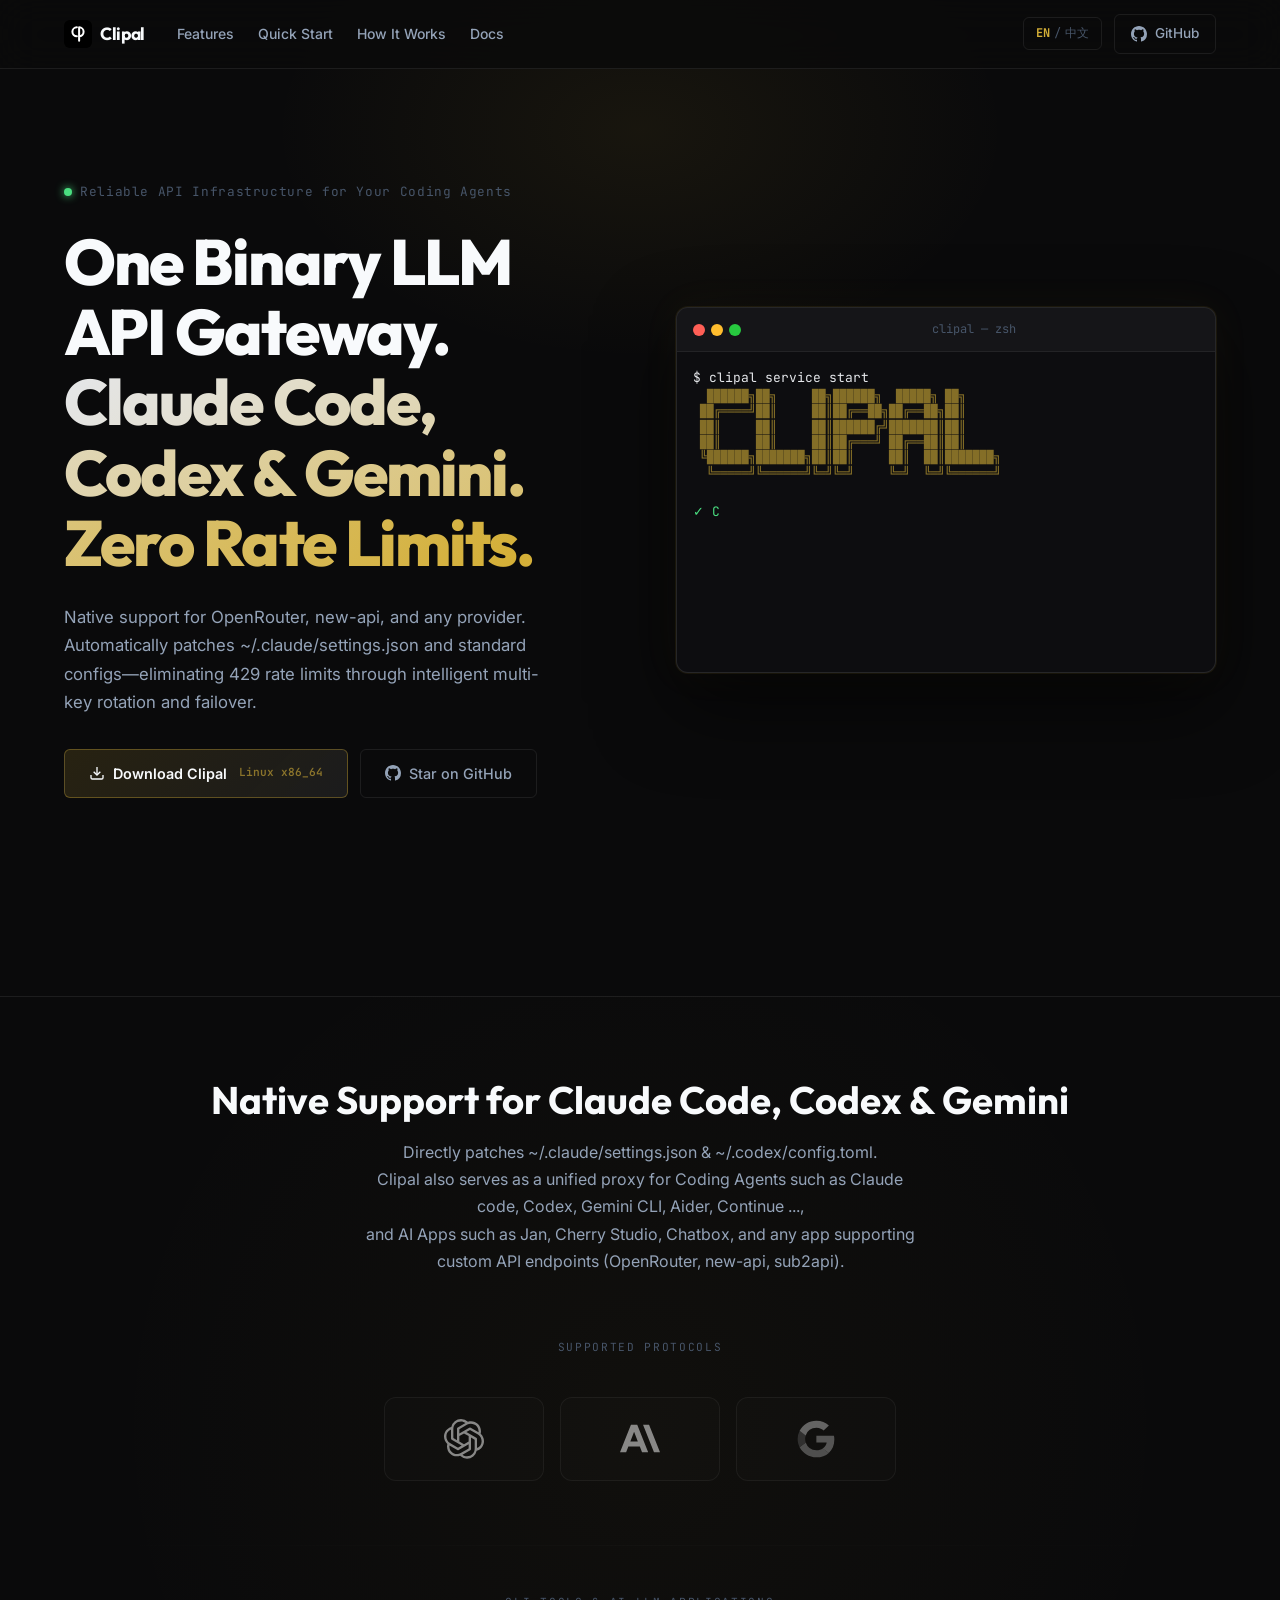
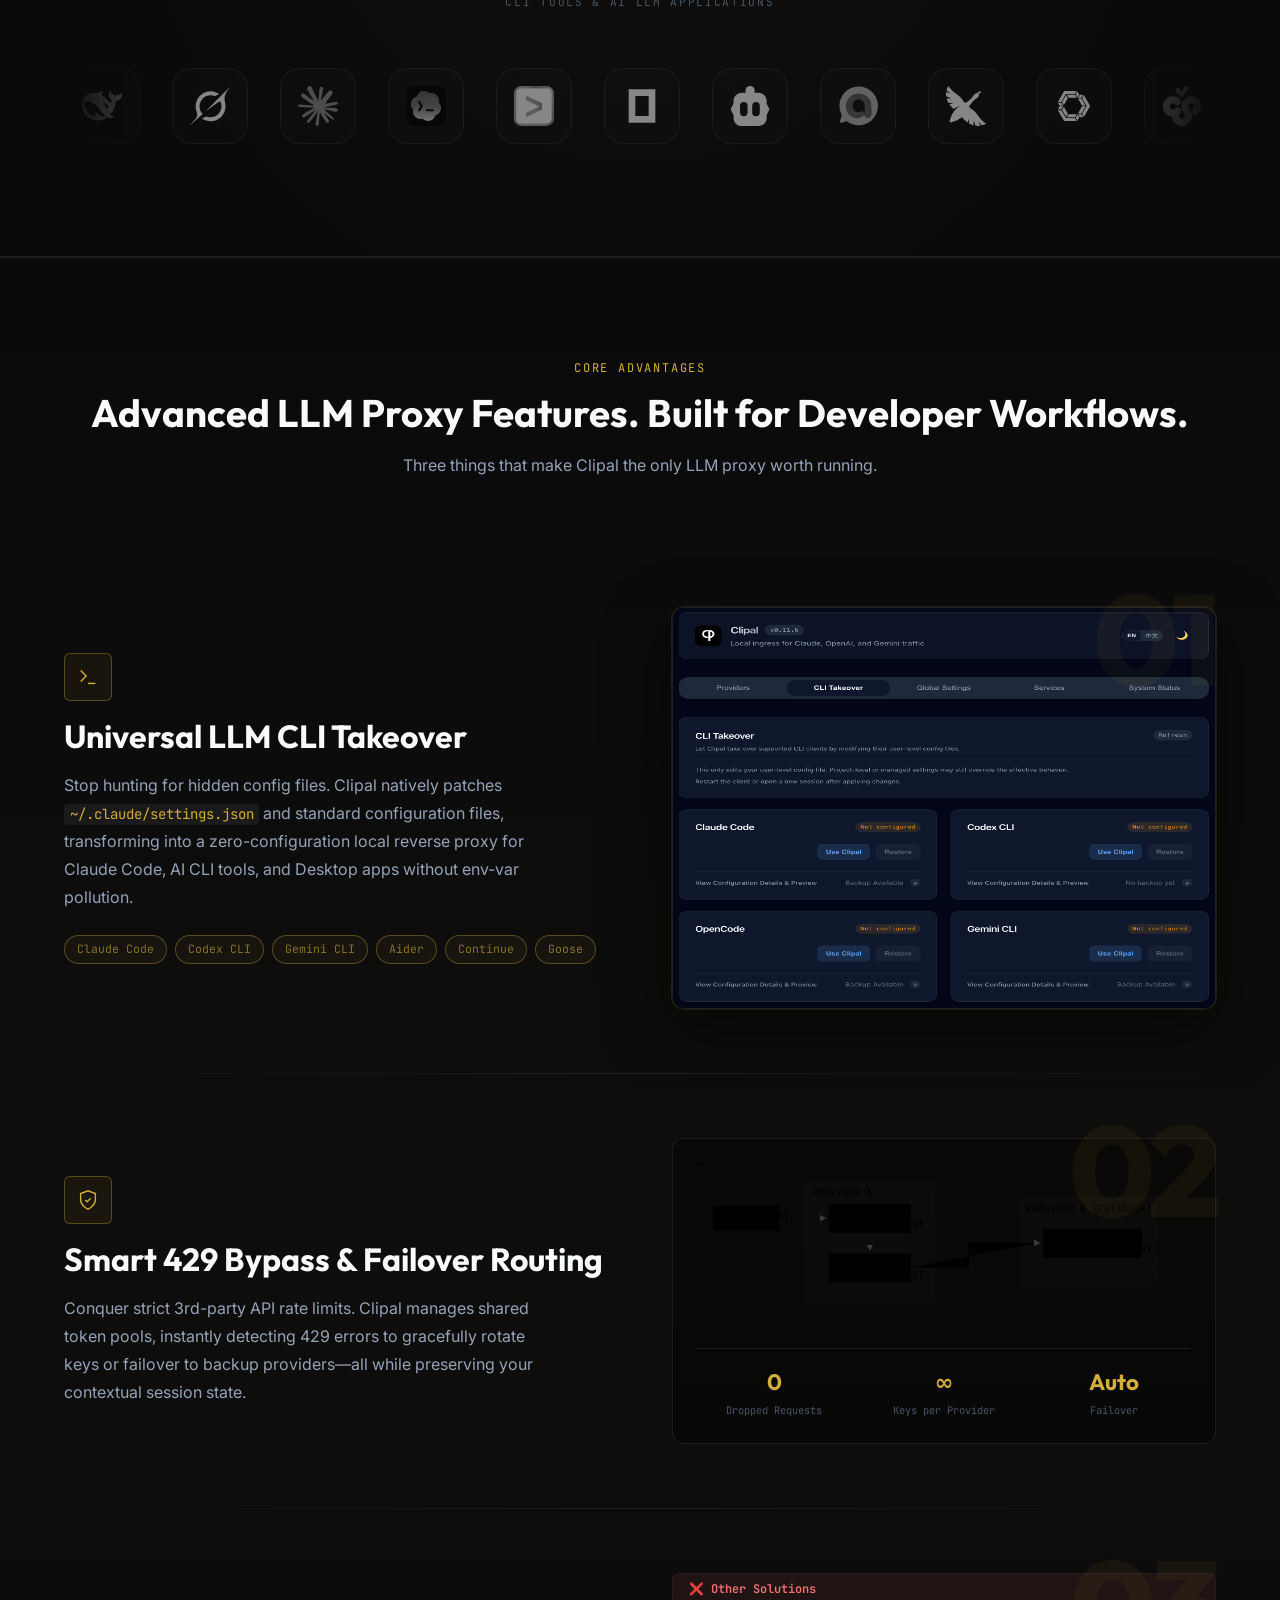
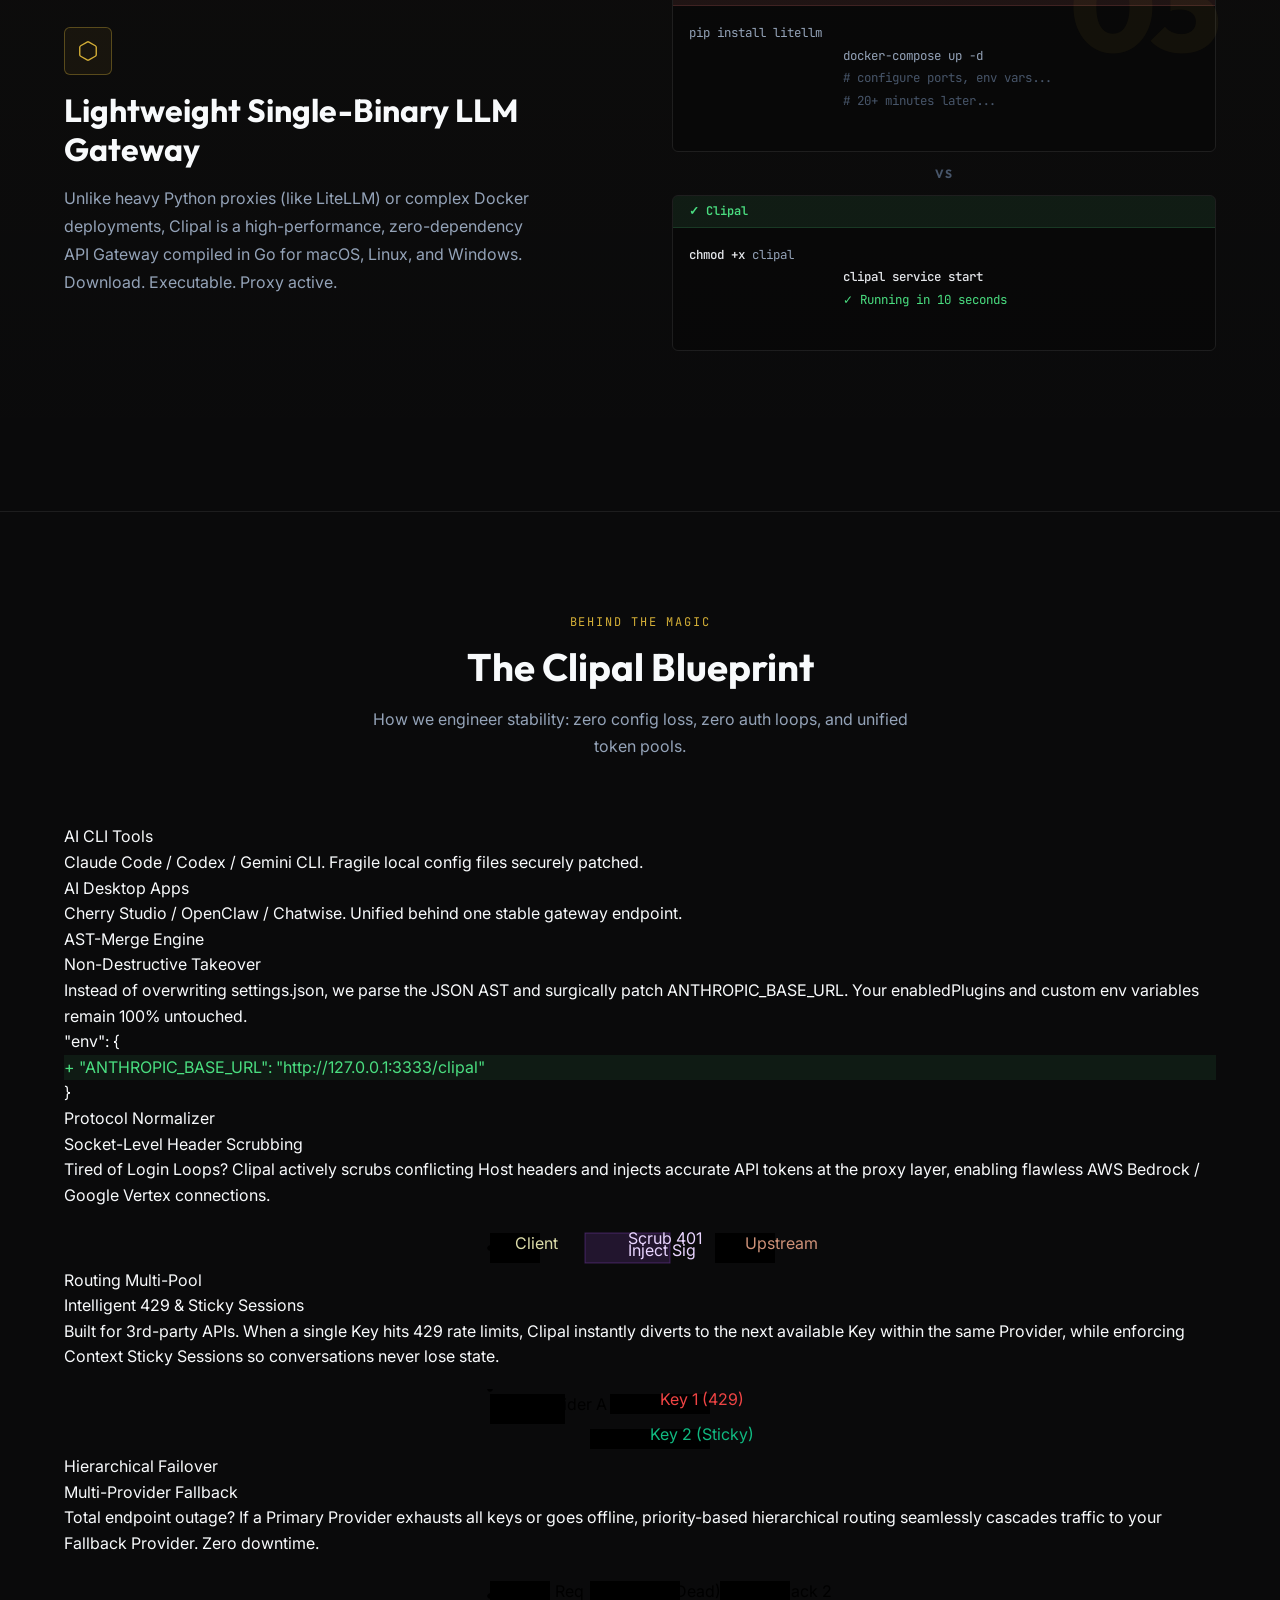
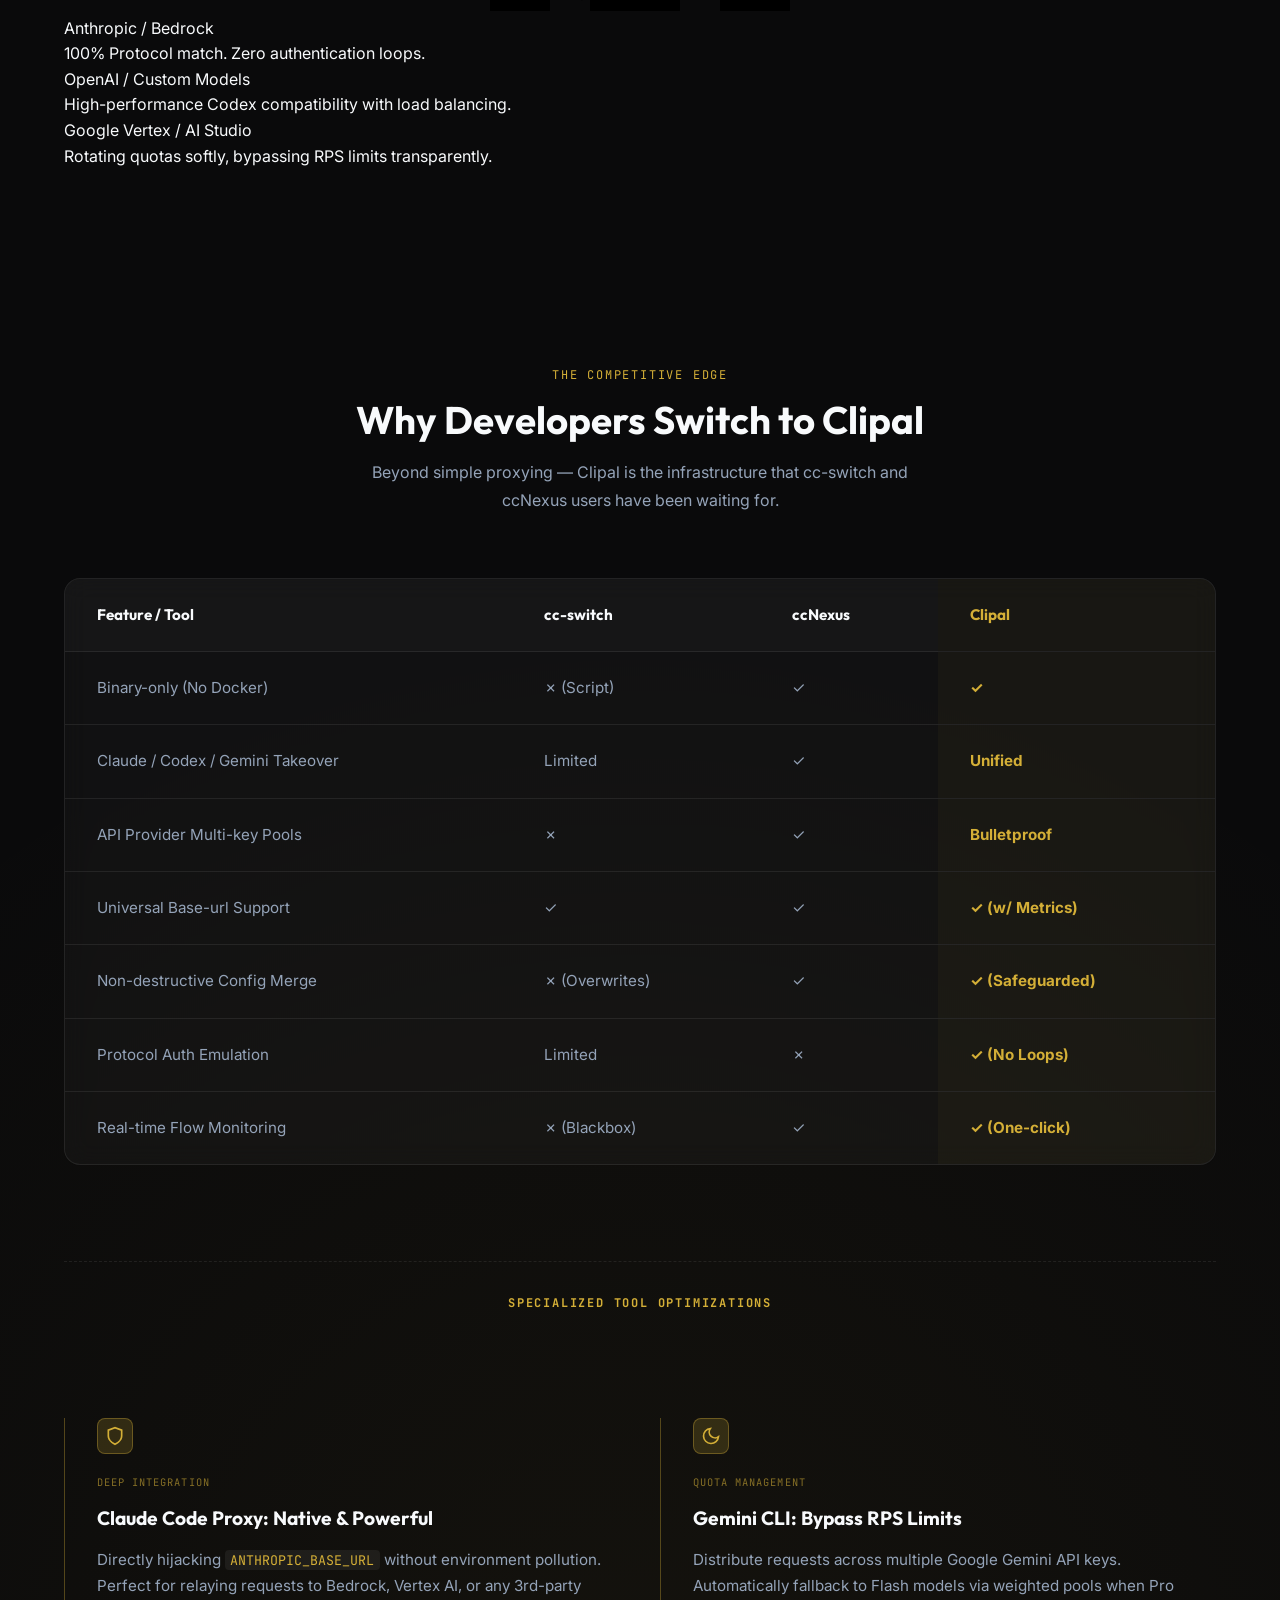
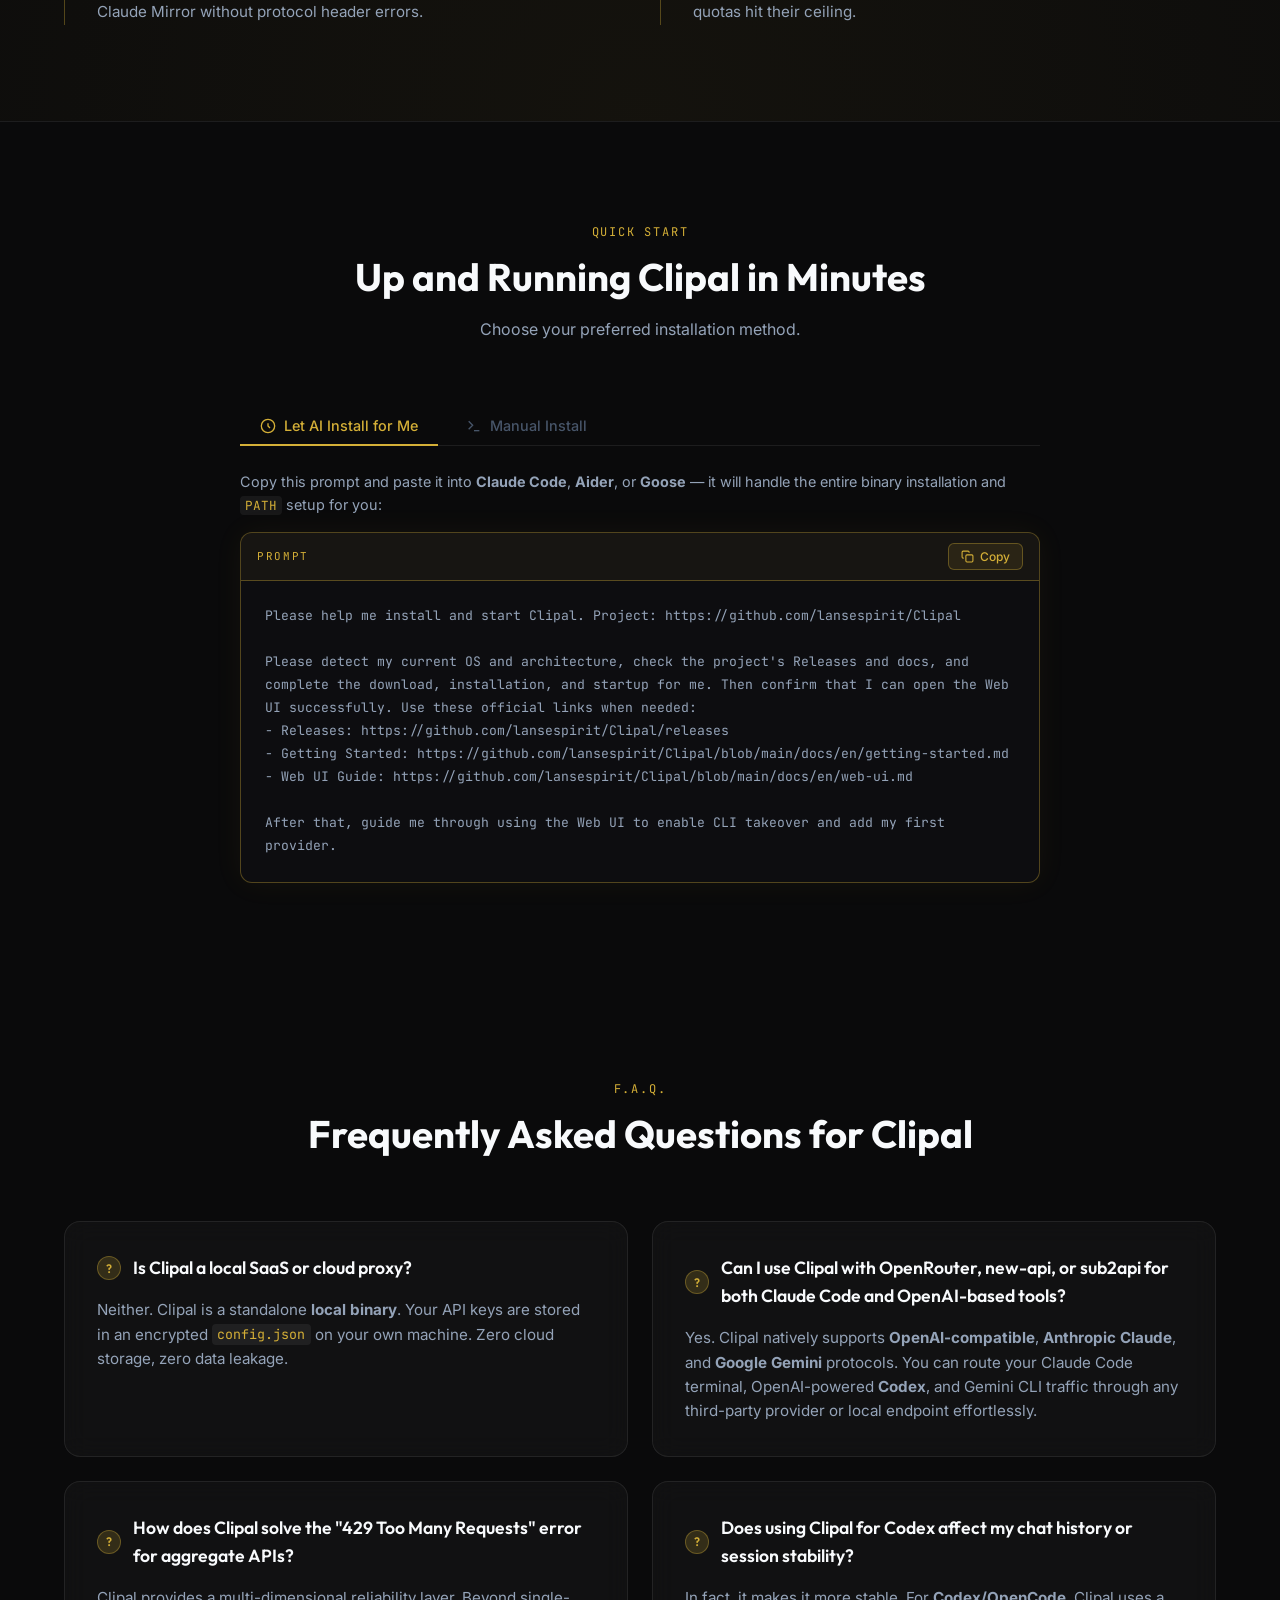
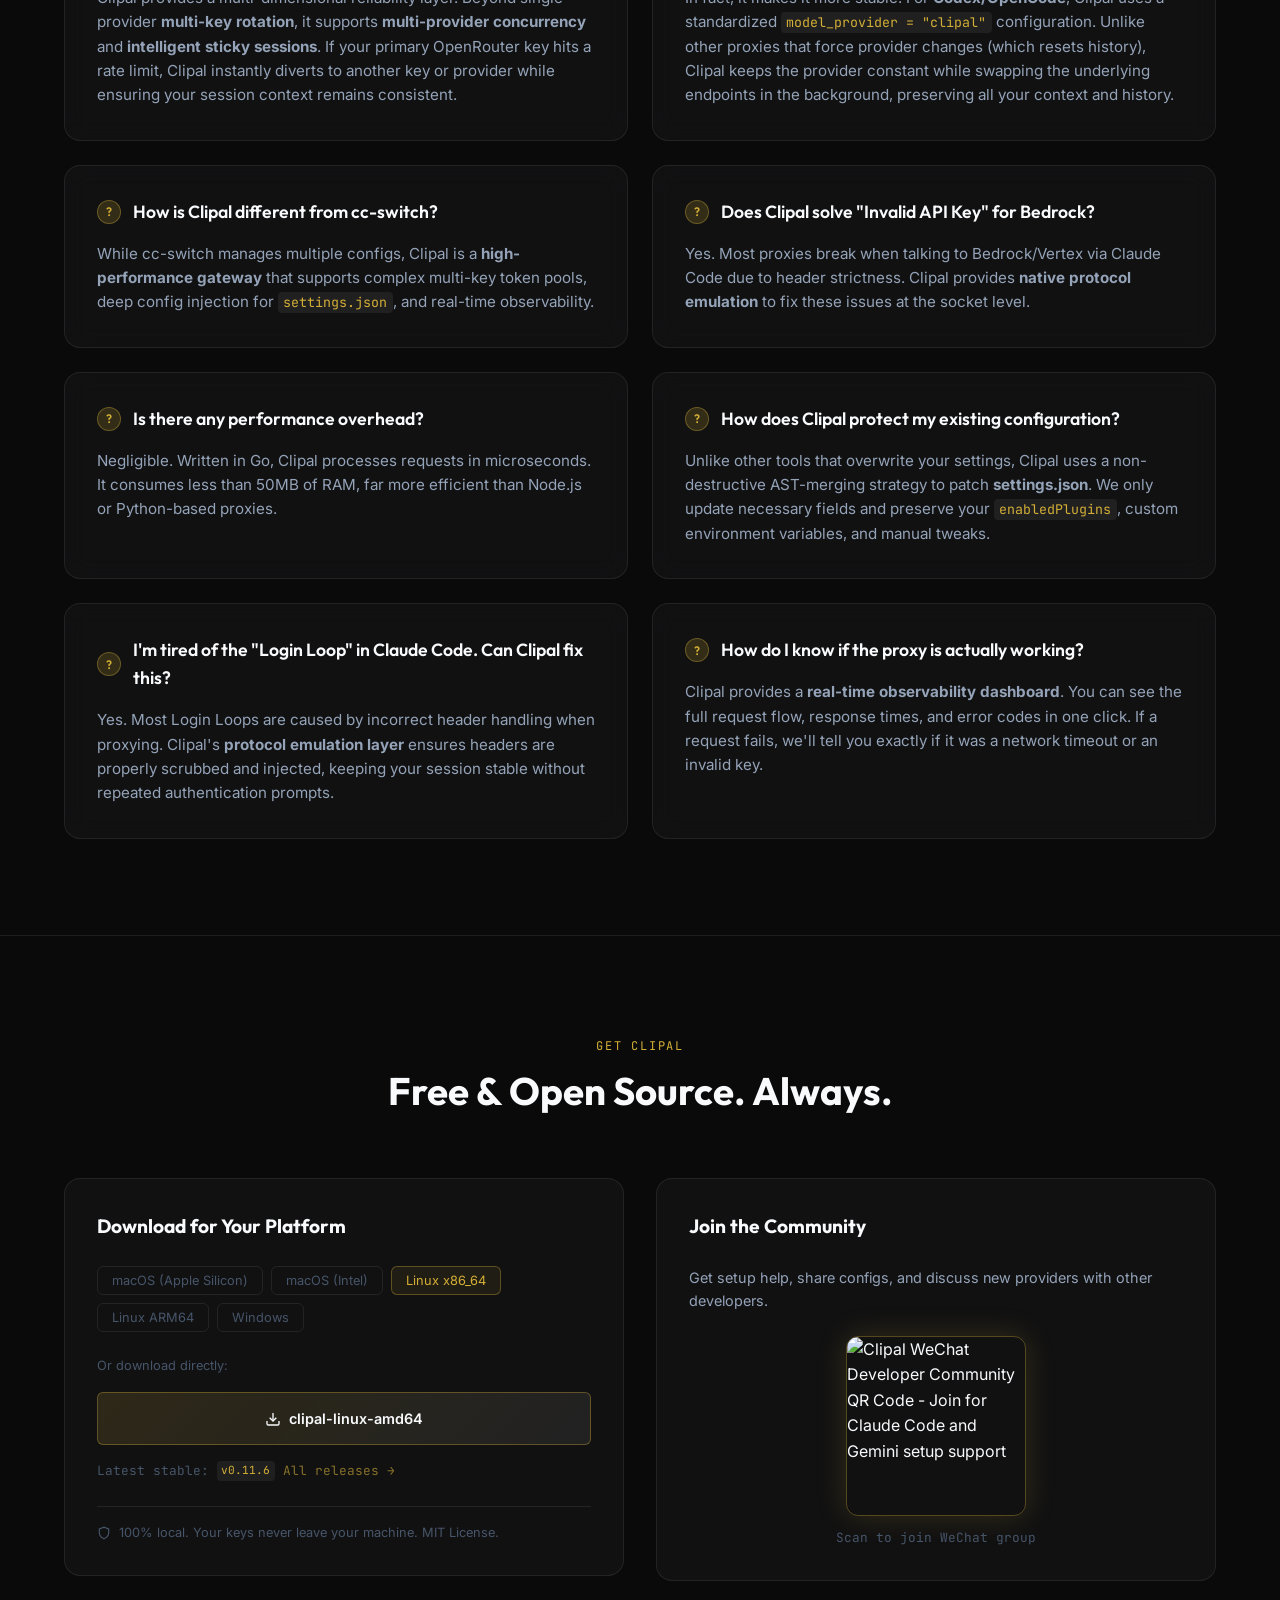
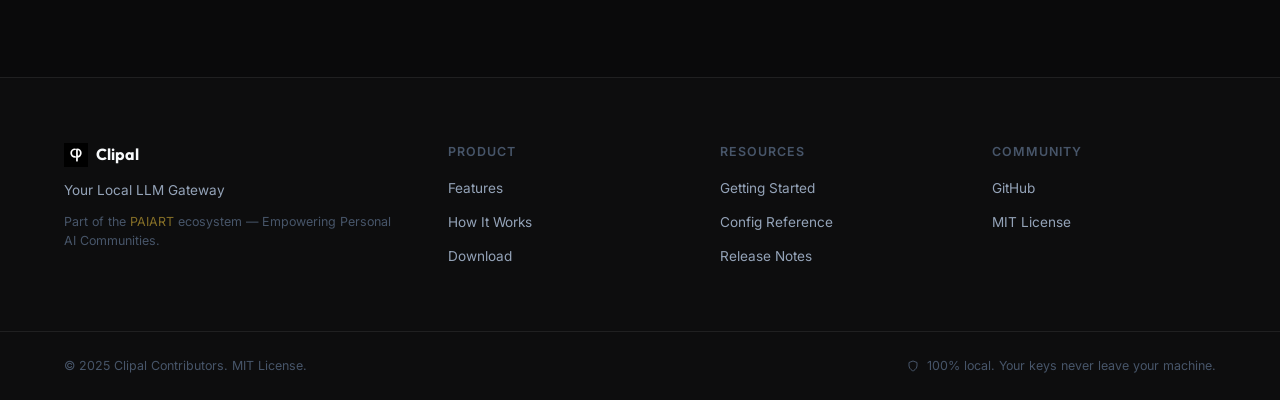
==== commit c0ed2e77: "refactor: update documentation links to point to directory instead of README file" ====
--- a/landing-page/index.html
+++ b/landing-page/index.html
@@ -171,8 +171,8 @@
         <a href="#features" class="nav-link">Features</a>
         <a href="#install" class="nav-link">Quick Start</a>
         <a href="#how-it-works" class="nav-link">How It Works</a>
-        <a href="https://github.com/lansespirit/Clipal/tree/main/docs/en/README.md" target="_blank"
-          rel="noopener noreferrer" class="nav-link">Docs</a>
+        <a href="https://github.com/lansespirit/Clipal/tree/main/docs/en" target="_blank" rel="noopener noreferrer"
+          class="nav-link">Docs</a>
       </div>
 
       <div class="nav-actions">
